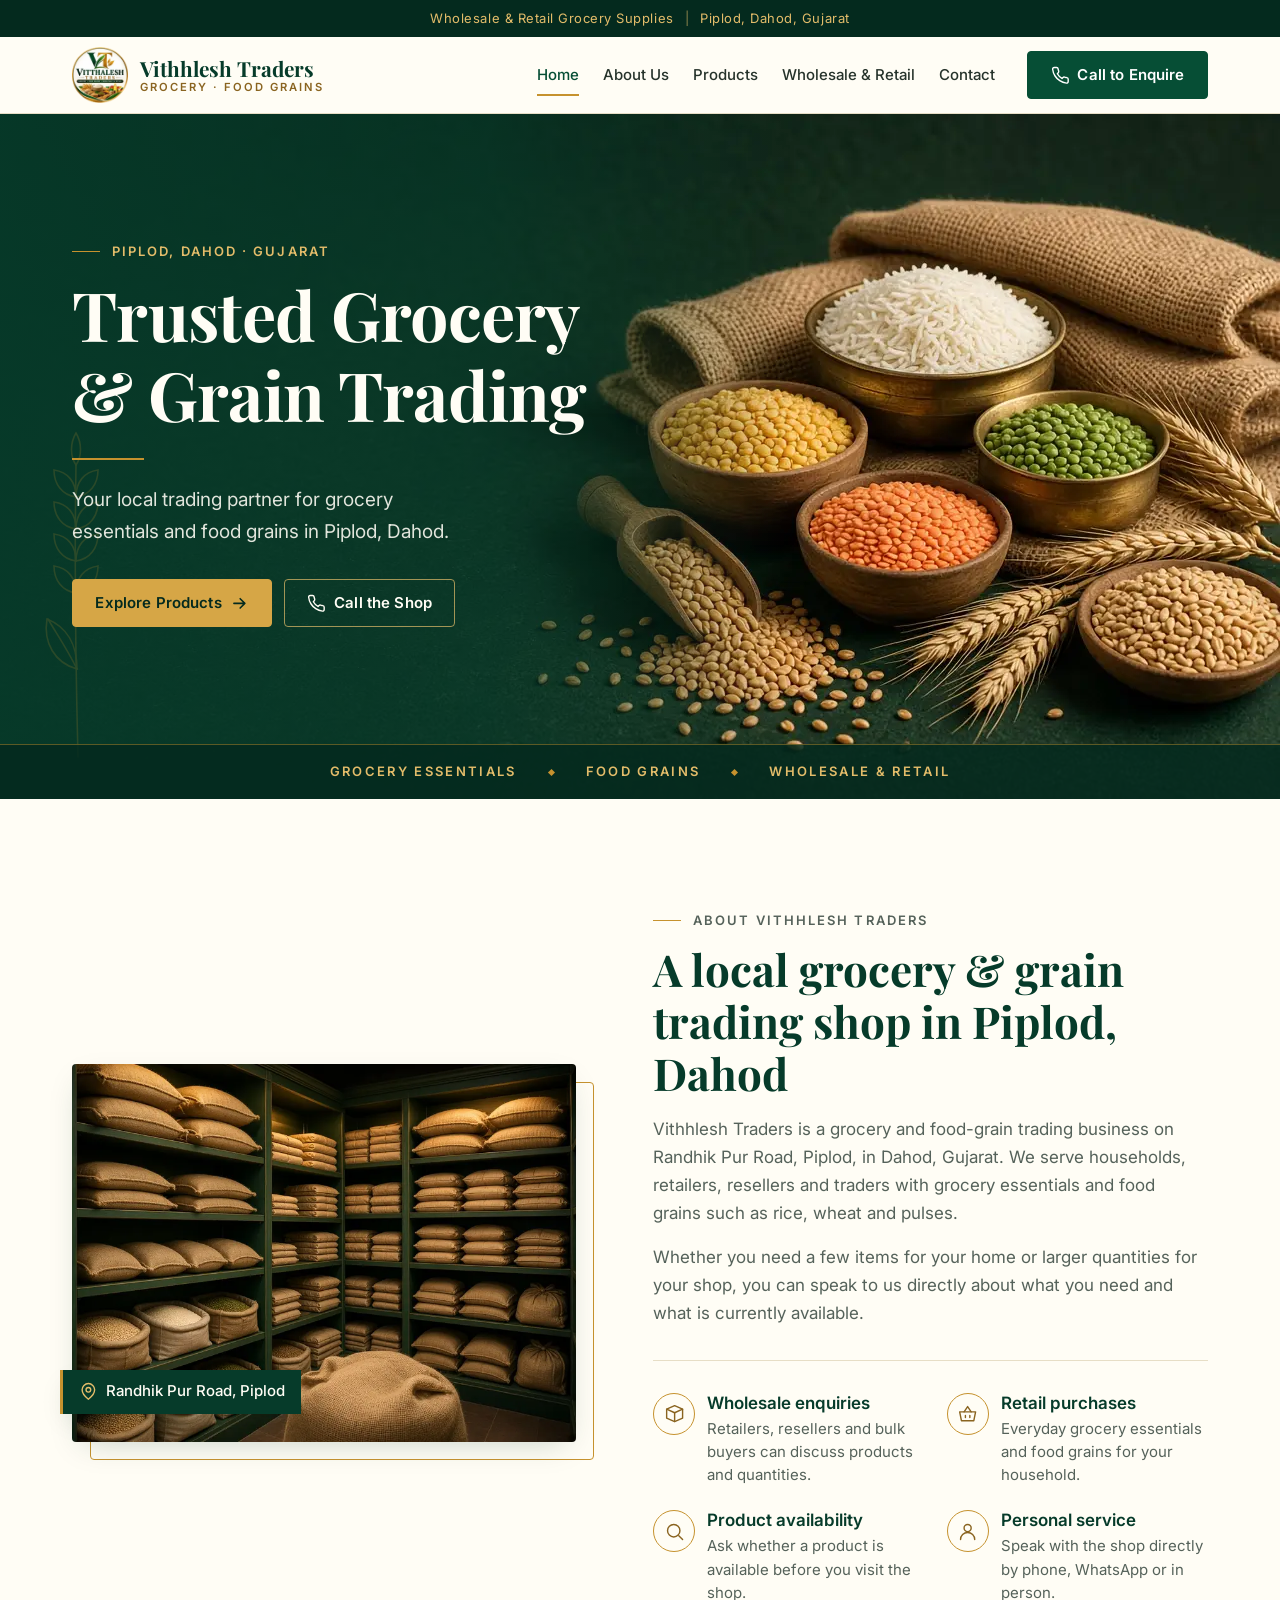
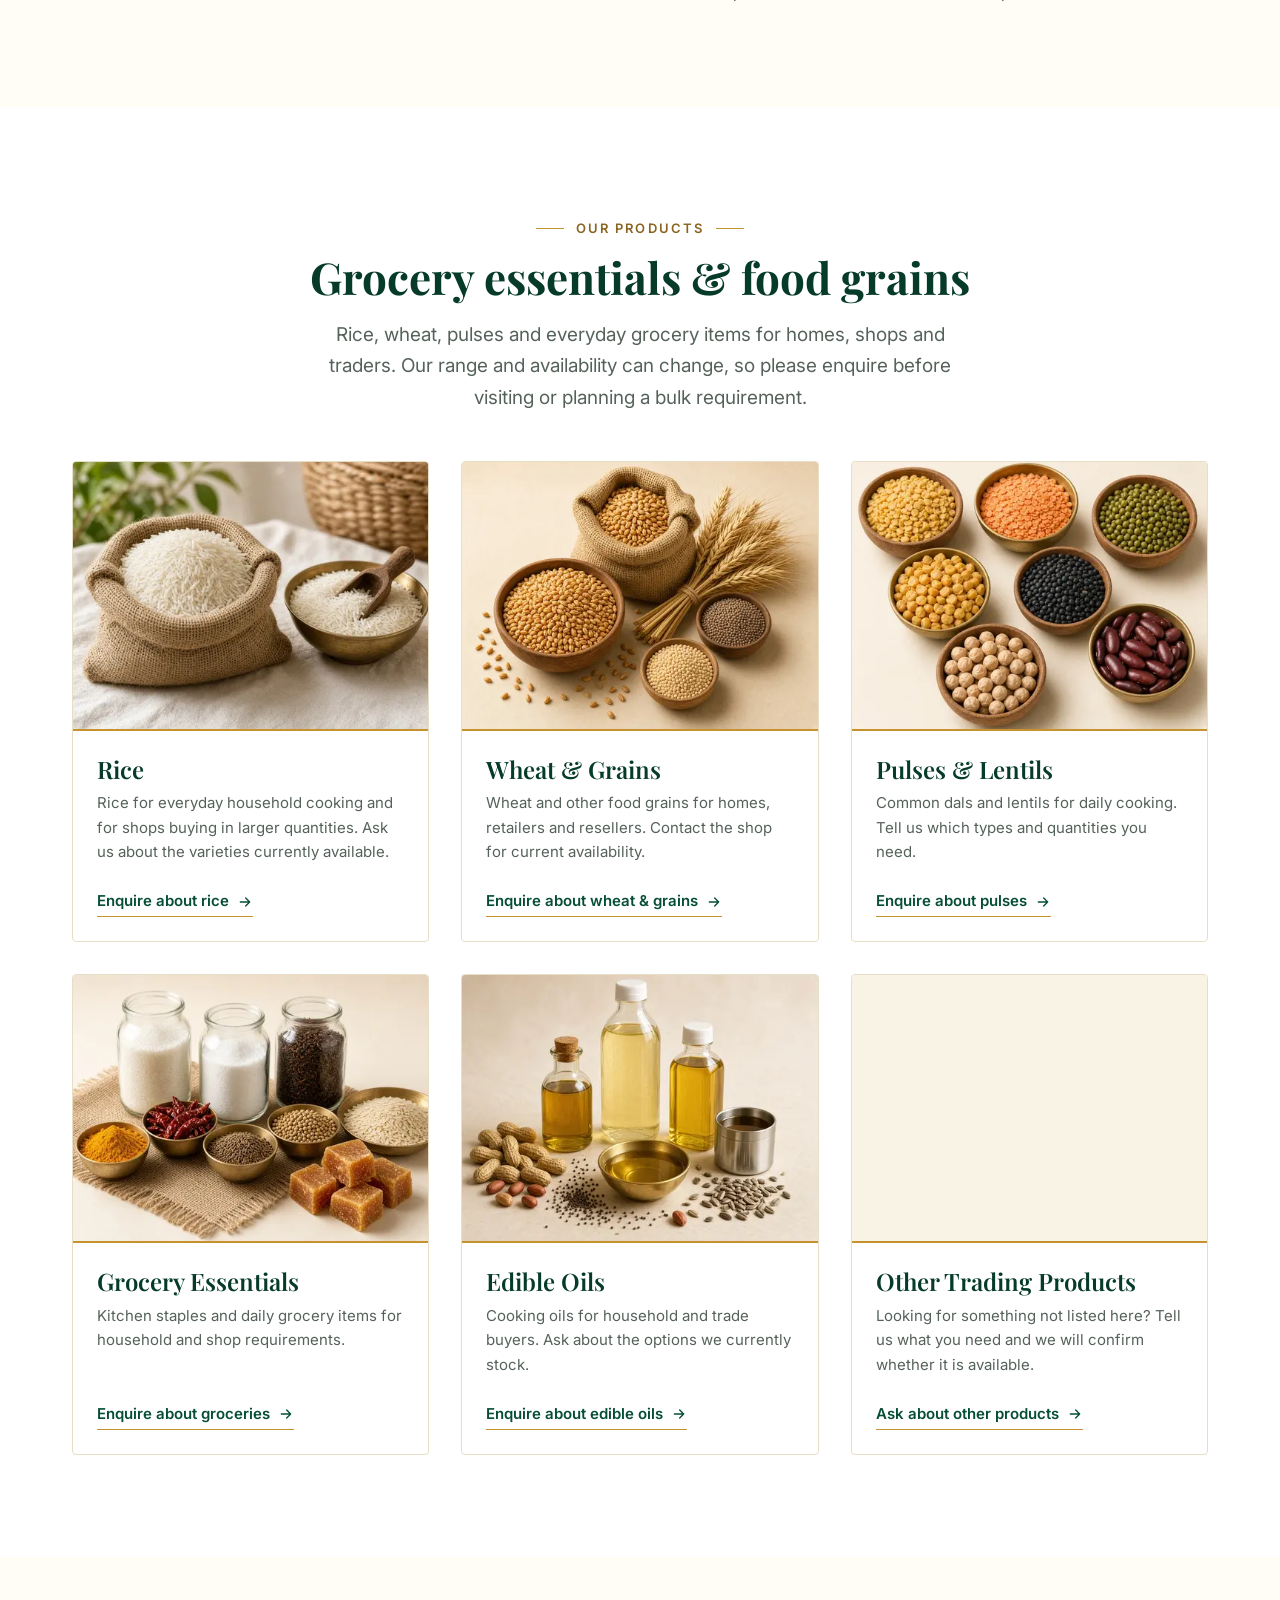
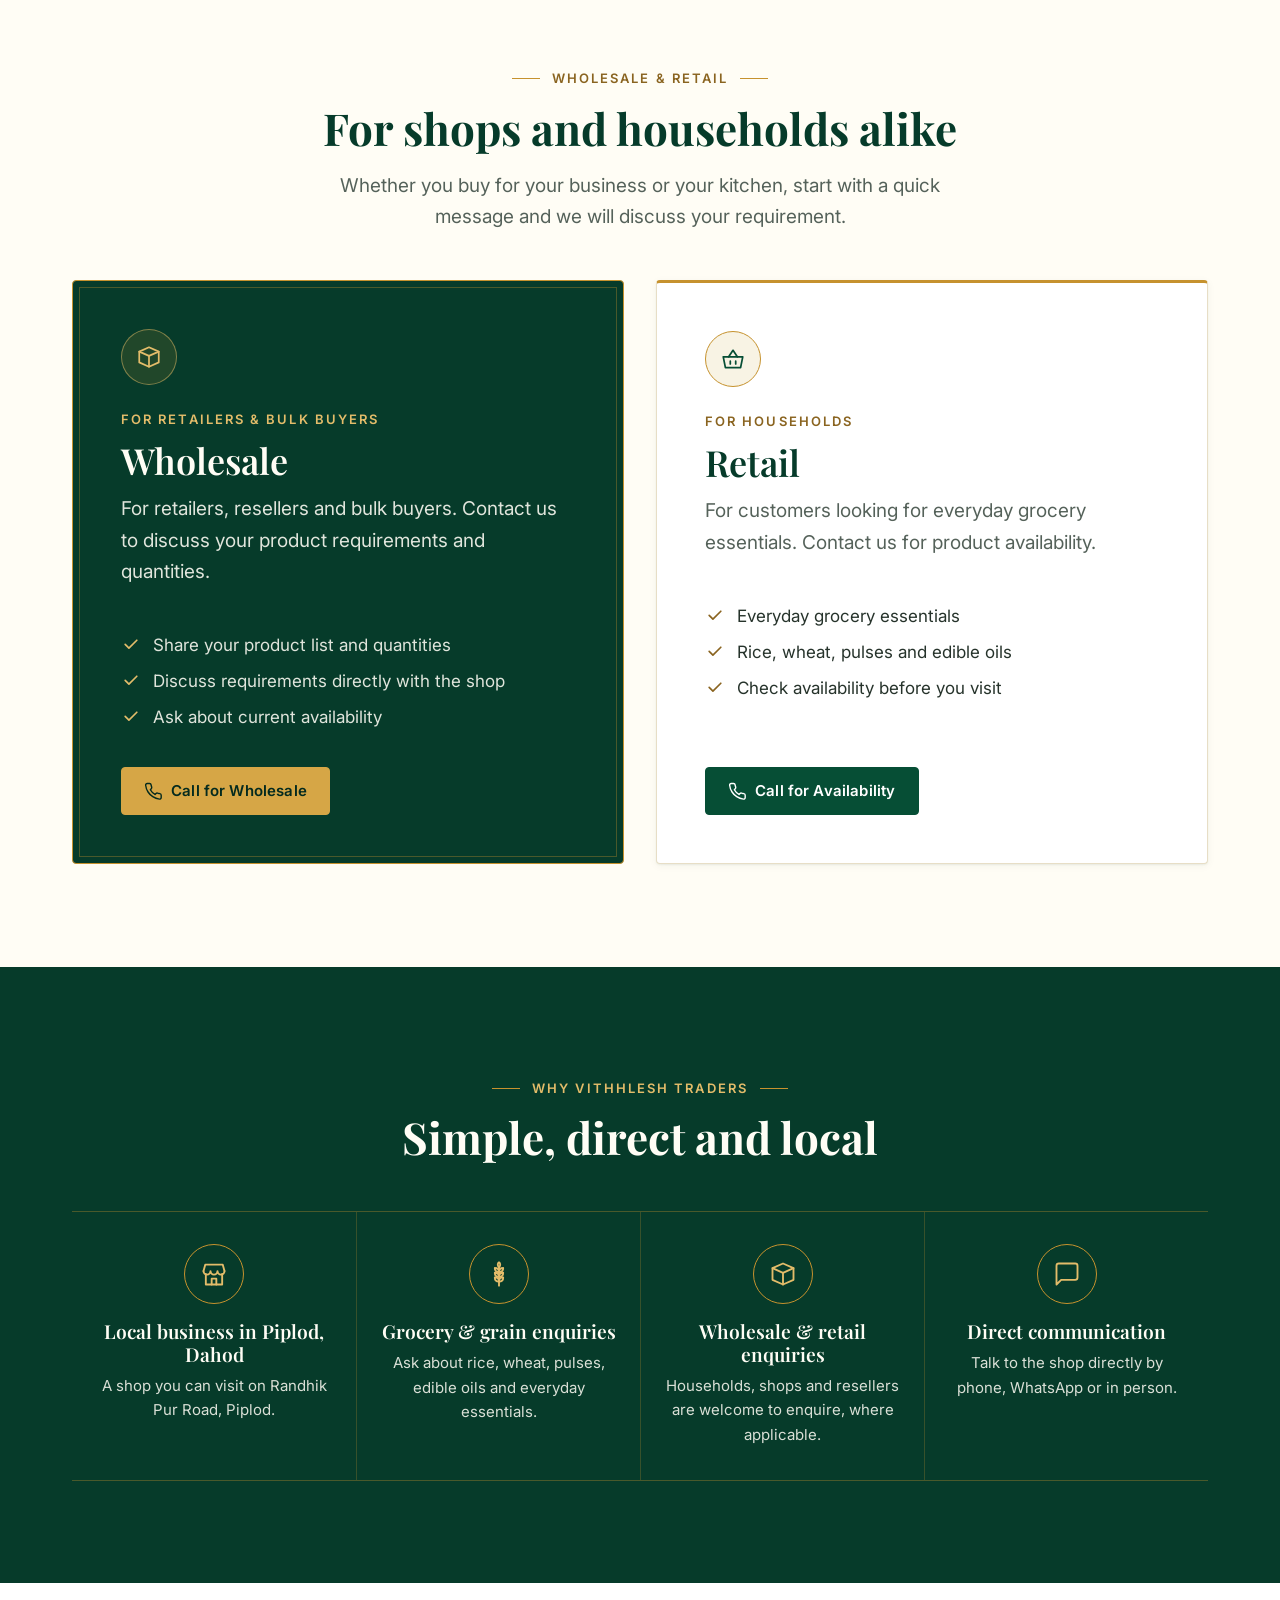
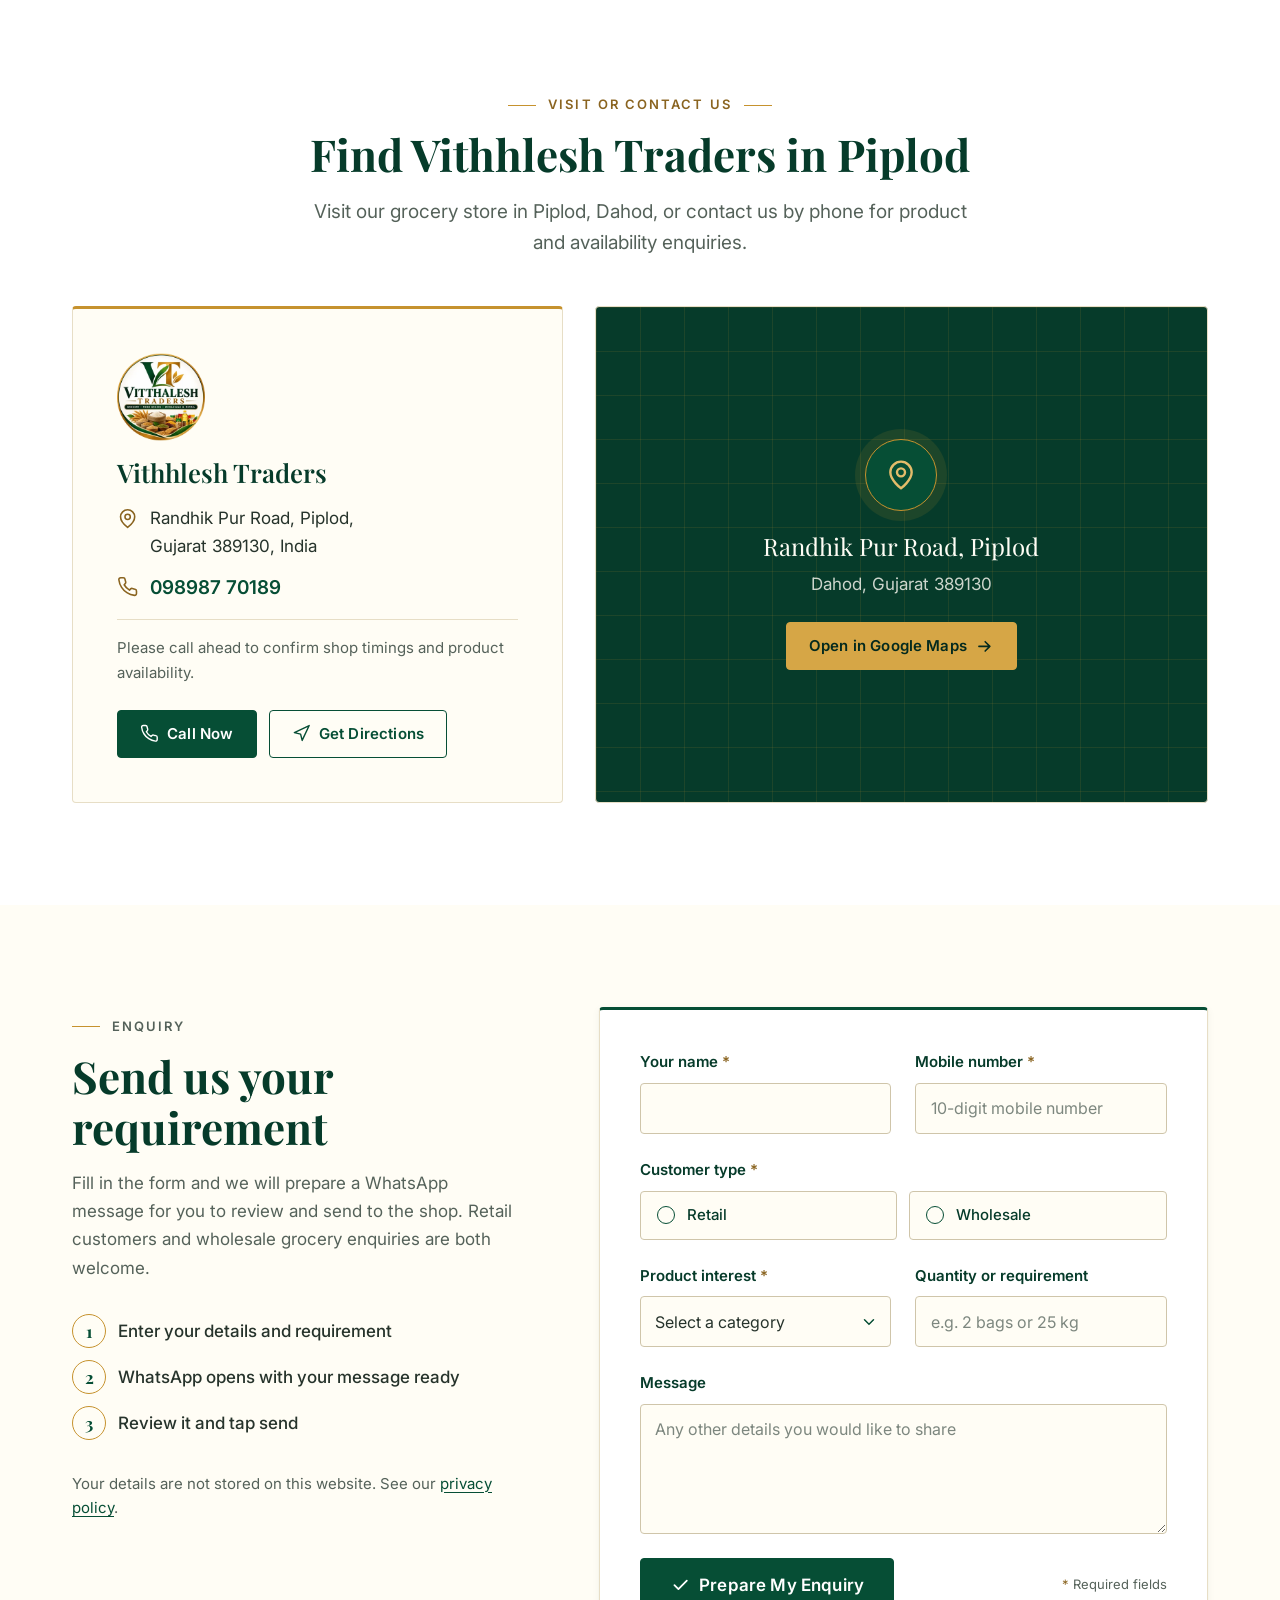
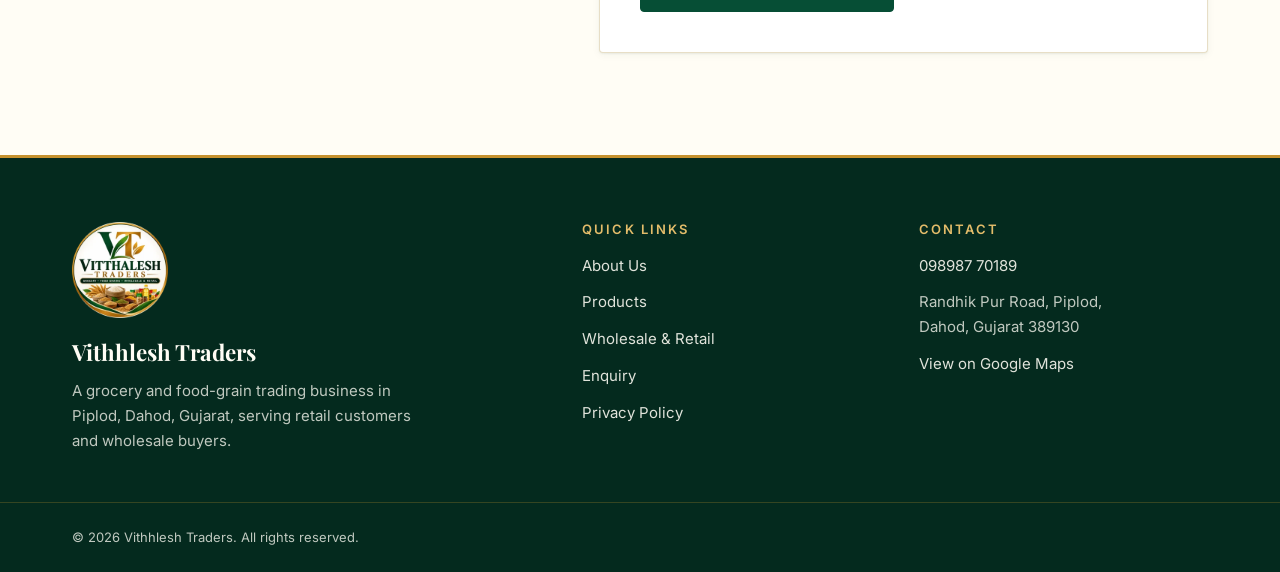
==== index.html @ 15ce4f69 "Vithhlesh Traders static website Co-authored-by: Cursor <cursoragent@cursor.com>" ====
<!doctype html>
<html lang="en-IN">
<head>
  <meta charset="utf-8">
  <meta name="viewport" content="width=device-width, initial-scale=1">
  <title>Vithhlesh Traders | Grocery &amp; Food Grains in Piplod, Dahod</title>
  <meta name="description" content="Contact Vithhlesh Traders in Piplod, Dahod, Gujarat for grocery essentials and food-grain enquiries. Ask about wholesale and retail availability.">
  <meta name="theme-color" content="#064E35">
  <link rel="canonical" href="https://vithhlesh-traders.pages.dev/">

  <meta property="og:type" content="website">
  <meta property="og:site_name" content="Vithhlesh Traders">
  <meta property="og:locale" content="en_IN">
  <meta property="og:title" content="Vithhlesh Traders | Grocery &amp; Food Grains in Piplod, Dahod">
  <meta property="og:description" content="Contact Vithhlesh Traders in Piplod, Dahod, Gujarat for grocery essentials and food-grain enquiries. Ask about wholesale and retail availability.">
  <meta property="og:url" content="https://vithhlesh-traders.pages.dev/">
  <meta property="og:image" content="https://vithhlesh-traders.pages.dev/assets/og-image.jpg">
  <meta property="og:image:width" content="1200">
  <meta property="og:image:height" content="630">
  <meta property="og:image:alt" content="Vithhlesh Traders logo beside bowls of rice, pulses and wheat">
  <meta name="twitter:card" content="summary_large_image">

  <link rel="icon" href="favicon.ico" sizes="32x32 48x48">
  <link rel="icon" type="image/png" sizes="32x32" href="assets/favicon-32.png">
  <link rel="apple-touch-icon" href="assets/apple-touch-icon.png">
  <link rel="manifest" href="site.webmanifest">

  <link rel="preconnect" href="https://fonts.googleapis.com">
  <link rel="preconnect" href="https://fonts.gstatic.com" crossorigin>
  <link rel="stylesheet" href="https://fonts.googleapis.com/css2?family=Inter:wght@400;500;600&family=Playfair+Display:wght@600;700&display=swap">
  <link rel="preload" as="image" type="image/webp" href="assets/hero-grains-1280.webp"
        imagesrcset="assets/hero-grains-768.webp 768w, assets/hero-grains-1280.webp 1280w, assets/hero-grains-1920.webp 1920w"
        imagesizes="100vw" fetchpriority="high">
  <link rel="stylesheet" href="styles.css">
  <script>document.documentElement.classList.add('js');</script>
  <script src="script.js" defer></script>

  <script type="application/ld+json">
  {
    "@context": "https://schema.org",
    "@type": "GroceryStore",
    "@id": "https://vithhlesh-traders.pages.dev/#business",
    "name": "Vithhlesh Traders",
    "description": "Grocery and food-grain trading business in Piplod, Dahod, Gujarat, handling retail purchases and wholesale enquiries.",
    "url": "https://vithhlesh-traders.pages.dev/",
    "image": "https://vithhlesh-traders.pages.dev/assets/og-image.jpg",
    "logo": "https://vithhlesh-traders.pages.dev/assets/logo.png",
    "telephone": "+91-98987-70189",
    "address": {
      "@type": "PostalAddress",
      "streetAddress": "Randhik Pur Road",
      "addressLocality": "Piplod",
      "addressRegion": "Gujarat",
      "postalCode": "389130",
      "addressCountry": "IN"
    },
    "hasMap": "https://www.google.com/maps/search/?api=1&query=Vithhlesh+Traders+Piplod+Dahod+Gujarat"
  }
  </script>
</head>
<body>
  <svg xmlns="http://www.w3.org/2000/svg" class="sprite" aria-hidden="true" focusable="false">
    <symbol id="i-whatsapp" viewBox="0 0 24 24"><path fill="currentColor" d="M17.47 14.38c-.3-.15-1.76-.87-2.03-.97-.27-.1-.47-.15-.67.15-.2.3-.77.97-.94 1.16-.17.2-.35.22-.64.08-.3-.15-1.26-.47-2.39-1.48-.88-.79-1.48-1.76-1.65-2.06-.17-.3-.02-.46.13-.6.13-.14.3-.35.45-.52.15-.18.2-.3.3-.5.1-.2.05-.37-.03-.52-.07-.15-.67-1.61-.92-2.2-.24-.59-.49-.5-.67-.51h-.57c-.2 0-.52.07-.79.37-.27.3-1.04 1.02-1.04 2.48s1.07 2.88 1.21 3.07c.15.2 2.1 3.2 5.08 4.49.71.31 1.26.49 1.7.63.71.22 1.36.19 1.87.12.57-.09 1.76-.72 2-1.41.25-.7.25-1.29.18-1.41-.08-.13-.27-.2-.57-.35m-5.42 7.4h-.01a9.87 9.87 0 0 1-5.03-1.37l-.36-.22-3.74.98 1-3.65-.24-.37a9.86 9.86 0 0 1-1.51-5.26c0-5.45 4.44-9.88 9.89-9.88 2.64 0 5.12 1.03 6.99 2.9a9.83 9.83 0 0 1 2.89 6.99c0 5.45-4.44 9.88-9.88 9.88m8.41-18.3A11.82 11.82 0 0 0 12.05 0C5.5 0 .16 5.34.16 11.89c0 2.1.55 4.14 1.59 5.95L.06 24l6.3-1.65a11.88 11.88 0 0 0 5.69 1.45h.01c6.55 0 11.89-5.34 11.89-11.89a11.82 11.82 0 0 0-3.48-8.41"/></symbol>
    <symbol id="i-phone" viewBox="0 0 24 24"><path fill="none" stroke="currentColor" stroke-width="1.8" stroke-linecap="round" stroke-linejoin="round" d="M22 16.9v3a2 2 0 0 1-2.2 2 19.8 19.8 0 0 1-8.6-3.1 19.5 19.5 0 0 1-6-6A19.8 19.8 0 0 1 2.1 4.2 2 2 0 0 1 4.1 2h3a2 2 0 0 1 2 1.7c.1 1 .4 1.9.7 2.8a2 2 0 0 1-.5 2.1L8.1 9.9a16 16 0 0 0 6 6l1.3-1.3a2 2 0 0 1 2.1-.4c.9.3 1.8.6 2.8.7a2 2 0 0 1 1.7 2z"/></symbol>
    <symbol id="i-pin" viewBox="0 0 24 24"><g fill="none" stroke="currentColor" stroke-width="1.8" stroke-linecap="round" stroke-linejoin="round"><path d="M20 10c0 6-8 12-8 12s-8-6-8-12a8 8 0 0 1 16 0Z"/><circle cx="12" cy="10" r="3"/></g></symbol>
    <symbol id="i-directions" viewBox="0 0 24 24"><path fill="none" stroke="currentColor" stroke-width="1.8" stroke-linecap="round" stroke-linejoin="round" d="M3 11 22 2l-9 19-2-8-8-2z"/></symbol>
    <symbol id="i-arrow" viewBox="0 0 24 24"><path fill="none" stroke="currentColor" stroke-width="2" stroke-linecap="round" stroke-linejoin="round" d="M5 12h14M13 6l6 6-6 6"/></symbol>
    <symbol id="i-menu" viewBox="0 0 24 24"><path fill="none" stroke="currentColor" stroke-width="2" stroke-linecap="round" d="M4 7h16M4 12h16M4 17h16"/></symbol>
    <symbol id="i-close" viewBox="0 0 24 24"><path fill="none" stroke="currentColor" stroke-width="2" stroke-linecap="round" d="M6 6l12 12M18 6 6 18"/></symbol>
    <symbol id="i-check" viewBox="0 0 24 24"><path fill="none" stroke="currentColor" stroke-width="2" stroke-linecap="round" stroke-linejoin="round" d="m5 12.5 4.5 4.5L19 7.5"/></symbol>
    <symbol id="i-wheat" viewBox="0 0 24 24"><g fill="none" stroke="currentColor" stroke-width="1.6" stroke-linecap="round" stroke-linejoin="round"><path d="M12 22V6"/><path d="M12 6c-1.4-1-1.4-3 0-4 1.4 1 1.4 3 0 4Z"/><path d="M12 10.5c-2.2 0-3.6-1.5-3.6-3.6 2.2 0 3.6 1.4 3.6 3.6Zm0 0c2.2 0 3.6-1.5 3.6-3.6-2.2 0-3.6 1.4-3.6 3.6Z"/><path d="M12 14.5c-2.2 0-3.6-1.5-3.6-3.6 2.2 0 3.6 1.4 3.6 3.6Zm0 0c2.2 0 3.6-1.5 3.6-3.6-2.2 0-3.6 1.4-3.6 3.6Z"/><path d="M12 18.5c-2.2 0-3.6-1.5-3.6-3.6 2.2 0 3.6 1.4 3.6 3.6Zm0 0c2.2 0 3.6-1.5 3.6-3.6-2.2 0-3.6 1.4-3.6 3.6Z"/></g></symbol>
    <symbol id="i-boxes" viewBox="0 0 24 24"><g fill="none" stroke="currentColor" stroke-width="1.6" stroke-linecap="round" stroke-linejoin="round"><path d="m3 7 9-4 9 4-9 4-9-4Z"/><path d="M3 7v10l9 4 9-4V7"/><path d="M12 11v10"/></g></symbol>
    <symbol id="i-basket" viewBox="0 0 24 24"><g fill="none" stroke="currentColor" stroke-width="1.6" stroke-linecap="round" stroke-linejoin="round"><path d="M3 10h18l-2 10H5L3 10Z"/><path d="m8 10 4-6 4 6"/><path d="M9.5 14v2.5M14.5 14v2.5"/></g></symbol>
    <symbol id="i-search" viewBox="0 0 24 24"><g fill="none" stroke="currentColor" stroke-width="1.6" stroke-linecap="round"><circle cx="11" cy="11" r="7"/><path d="m21 21-4.3-4.3"/></g></symbol>
    <symbol id="i-user" viewBox="0 0 24 24"><g fill="none" stroke="currentColor" stroke-width="1.6" stroke-linecap="round"><circle cx="12" cy="8" r="4"/><path d="M4 21a8 8 0 0 1 16 0"/></g></symbol>
    <symbol id="i-chat" viewBox="0 0 24 24"><path fill="none" stroke="currentColor" stroke-width="1.6" stroke-linecap="round" stroke-linejoin="round" d="M21 15a2 2 0 0 1-2 2H7l-4 4V5a2 2 0 0 1 2-2h14a2 2 0 0 1 2 2z"/></symbol>
    <symbol id="i-store" viewBox="0 0 24 24"><g fill="none" stroke="currentColor" stroke-width="1.6" stroke-linecap="round" stroke-linejoin="round"><path d="M3 9.5 4.5 4h15L21 9.5"/><path d="M3 9.5a3 3 0 0 0 6 0 3 3 0 0 0 6 0 3 3 0 0 0 6 0"/><path d="M5 12v9h14v-9"/><path d="M10 21v-5h4v5"/></g></symbol>
  </svg>

  <a class="skip-link" href="#main">Skip to content</a>

  <div class="announcement">
    <p class="container">Wholesale &amp; Retail Grocery Supplies <span aria-hidden="true">|</span> Piplod, Dahod, Gujarat</p>
  </div>

  <header class="site-header" data-header>
    <div class="container site-header__inner">
      <a class="brand" href="#home" aria-label="Vithhlesh Traders – home">
        <img class="brand__logo" src="assets/logo-128.webp" width="56" height="56" alt="">
        <span class="brand__text">
          <span class="brand__name">Vithhlesh Traders</span>
          <span class="brand__tag">Grocery · Food Grains</span>
        </span>
      </a>

      <button class="nav-toggle" type="button" aria-expanded="false" aria-controls="site-nav" data-nav-toggle>
        <svg class="icon" aria-hidden="true"><use href="#i-menu"></use></svg>
        <span class="visually-hidden" data-nav-toggle-label>Open menu</span>
      </button>

      <nav class="site-nav" id="site-nav" aria-label="Main" data-nav>
        <ul class="site-nav__list">
          <li><a href="#home" data-nav-link>Home</a></li>
          <li><a href="#about" data-nav-link>About Us</a></li>
          <li><a href="#products" data-nav-link>Products</a></li>
          <li><a href="#wholesale-retail" data-nav-link>Wholesale &amp; Retail</a></li>
          <li><a href="#contact" data-nav-link>Contact</a></li>
        </ul>
        <a class="btn btn--primary site-nav__cta" href="#enquiry" data-wa
           data-wa-message="Hello Vithhlesh Traders, I would like to make an enquiry.">
          <svg class="icon" aria-hidden="true"><use href="#i-whatsapp"></use></svg>
          <span data-wa-label>Enquire on WhatsApp</span>
        </a>
      </nav>
    </div>
  </header>

  <main id="main">
    <!-- Hero -->
    <section class="hero" id="home" aria-labelledby="hero-title">
      <div class="hero__media">
        <img src="assets/hero-grains-1280.webp"
             srcset="assets/hero-grains-768.webp 768w, assets/hero-grains-1280.webp 1280w, assets/hero-grains-1920.webp 1920w"
             sizes="100vw" width="1920" height="1080" fetchpriority="high" decoding="async"
             alt="Brass and wooden bowls of rice, toor dal, masoor dal, moong and wheat with jute sacks and wheat ears">
      </div>

      <svg class="hero__wheat" viewBox="0 0 120 340" aria-hidden="true" focusable="false">
        <g fill="none" stroke="currentColor" stroke-width="1.6" stroke-linecap="round">
          <path d="M62 338C60 260 58 170 60 46"/>
          <path d="M60 46c-6-9-6-22 0-32 6 10 6 23 0 32Z"/>
          <path d="M60 78c-14-2-22-13-22-27 14 2 22 12 22 27Zm0 0c14-2 22-13 22-27-14 2-22 12-22 27Z"/>
          <path d="M60 110c-14-2-22-13-22-27 14 2 22 12 22 27Zm0 0c14-2 22-13 22-27-14 2-22 12-22 27Z"/>
          <path d="M60 142c-14-2-22-13-22-27 14 2 22 12 22 27Zm0 0c14-2 22-13 22-27-14 2-22 12-22 27Z"/>
          <path d="M60 174c-14-2-22-13-22-27 14 2 22 12 22 27Zm0 0c14-2 22-13 22-27-14 2-22 12-22 27Z"/>
          <path d="M61 250c-22-6-34-26-30-50 20 8 30 26 30 50Z"/>
          <path d="M32 200c8 14 18 28 29 50"/>
        </g>
      </svg>

      <div class="container hero__inner">
        <div class="hero__content">
          <p class="eyebrow eyebrow--light">Piplod, Dahod · Gujarat</p>
          <h1 class="hero__title" id="hero-title">Trusted Grocery &amp; Grain Trading</h1>
          <p class="hero__lead">Your local trading partner for grocery essentials and food grains in Piplod, Dahod.</p>
          <div class="hero__actions">
            <a class="btn btn--gold" href="#products">
              Explore Products
              <svg class="icon" aria-hidden="true"><use href="#i-arrow"></use></svg>
            </a>
            <a class="btn btn--outline-light" href="#enquiry" data-wa
               data-wa-message="Hello Vithhlesh Traders, I found you on your website and would like to enquire about your products."
               data-wa-fallback="Call the Shop">
              <svg class="icon" aria-hidden="true"><use href="#i-whatsapp"></use></svg>
              <span data-wa-label>Contact Us on WhatsApp</span>
            </a>
          </div>
        </div>
      </div>

      <div class="hero__strip">
        <ul class="container hero__strip-list">
          <li>Grocery Essentials</li>
          <li>Food Grains</li>
          <li>Wholesale &amp; Retail</li>
        </ul>
      </div>
    </section>

    <!-- About -->
    <section class="section section--ivory" id="about" aria-labelledby="about-title">
      <div class="container about">
        <div class="about__media reveal">
          <div class="frame">
            <img src="assets/trading-products-800.webp"
                 srcset="assets/trading-products-480.webp 480w, assets/trading-products-800.webp 800w"
                 sizes="(min-width: 960px) 520px, 92vw" width="800" height="600" loading="lazy" decoding="async"
                 alt="Shelves stacked with jute sacks of grains and packed grocery goods">
          </div>
          <p class="about__badge">
            <svg class="icon" aria-hidden="true"><use href="#i-pin"></use></svg>
            Randhik Pur Road, Piplod
          </p>
        </div>

        <div class="about__content reveal">
          <p class="eyebrow">About Vithhlesh Traders</p>
          <h2 class="section-title" id="about-title">A local grocery &amp; grain trading shop in Piplod, Dahod</h2>
          <p>Vithhlesh Traders is a grocery and food-grain trading business on Randhik Pur Road, Piplod, in Dahod, Gujarat. We serve households, retailers, resellers and traders with grocery essentials and food grains such as rice, wheat and pulses.</p>
          <p>Whether you need a few items for your home or larger quantities for your shop, you can speak to us directly about what you need and what is currently available.</p>

          <ul class="feature-list">
            <li>
              <span class="feature-list__icon"><svg class="icon" aria-hidden="true"><use href="#i-boxes"></use></svg></span>
              <div><h3>Wholesale enquiries</h3><p>Retailers, resellers and bulk buyers can discuss products and quantities.</p></div>
            </li>
            <li>
              <span class="feature-list__icon"><svg class="icon" aria-hidden="true"><use href="#i-basket"></use></svg></span>
              <div><h3>Retail purchases</h3><p>Everyday grocery essentials and food grains for your household.</p></div>
            </li>
            <li>
              <span class="feature-list__icon"><svg class="icon" aria-hidden="true"><use href="#i-search"></use></svg></span>
              <div><h3>Product availability</h3><p>Ask whether a product is available before you visit the shop.</p></div>
            </li>
            <li>
              <span class="feature-list__icon"><svg class="icon" aria-hidden="true"><use href="#i-user"></use></svg></span>
              <div><h3>Personal service</h3><p>Speak with the shop directly by phone, WhatsApp or in person.</p></div>
            </li>
          </ul>
        </div>
      </div>
    </section>

    <!-- Products -->
    <section class="section section--white" id="products" aria-labelledby="products-title">
      <div class="container">
        <header class="section-head reveal">
          <p class="eyebrow">Our Products</p>
          <h2 class="section-title" id="products-title">Grocery essentials &amp; food grains</h2>
          <p class="section-lead">Rice, wheat, pulses and everyday grocery items for homes, shops and traders. Our range and availability can change, so please enquire before visiting or planning a bulk requirement.</p>
        </header>

        <!--
          Product categories. To remove a category, delete its <article>.
          The enquiry form's product list is built automatically from these cards.
        -->
        <div class="product-grid">
          <article class="product-card reveal" data-product="Rice">
            <div class="product-card__media">
              <img src="assets/rice-800.webp" srcset="assets/rice-480.webp 480w, assets/rice-800.webp 800w"
                   sizes="(min-width: 1100px) 370px, (min-width: 640px) 46vw, 92vw" width="800" height="600"
                   loading="lazy" decoding="async" alt="White long-grain rice in a jute sack and a brass bowl with a wooden scoop">
            </div>
            <div class="product-card__body">
              <h3>Rice</h3>
              <p>Rice for everyday household cooking and for shops buying in larger quantities. Ask us about the varieties currently available.</p>
              <a class="link-arrow" href="#enquiry" data-enquire="Rice">Enquire about rice <svg class="icon" aria-hidden="true"><use href="#i-arrow"></use></svg></a>
            </div>
          </article>

          <article class="product-card reveal" data-product="Wheat and grains">
            <div class="product-card__media">
              <img src="assets/wheat-800.webp" srcset="assets/wheat-480.webp 480w, assets/wheat-800.webp 800w"
                   sizes="(min-width: 1100px) 370px, (min-width: 640px) 46vw, 92vw" width="800" height="600"
                   loading="lazy" decoding="async" alt="Wheat grains in a wooden bowl and jute sack beside a bundle of wheat ears and bowls of millet">
            </div>
            <div class="product-card__body">
              <h3>Wheat &amp; Grains</h3>
              <p>Wheat and other food grains for homes, retailers and resellers. Contact the shop for current availability.</p>
              <a class="link-arrow" href="#enquiry" data-enquire="Wheat and grains">Enquire about wheat &amp; grains <svg class="icon" aria-hidden="true"><use href="#i-arrow"></use></svg></a>
            </div>
          </article>

          <article class="product-card reveal" data-product="Pulses and lentils">
            <div class="product-card__media">
              <img src="assets/pulses-800.webp" srcset="assets/pulses-480.webp 480w, assets/pulses-800.webp 800w"
                   sizes="(min-width: 1100px) 370px, (min-width: 640px) 46vw, 92vw" width="800" height="600"
                   loading="lazy" decoding="async" alt="Bowls of toor dal, masoor dal, moong, chana, black urad, chickpeas and rajma">
            </div>
            <div class="product-card__body">
              <h3>Pulses &amp; Lentils</h3>
              <p>Common dals and lentils for daily cooking. Tell us which types and quantities you need.</p>
              <a class="link-arrow" href="#enquiry" data-enquire="Pulses and lentils">Enquire about pulses <svg class="icon" aria-hidden="true"><use href="#i-arrow"></use></svg></a>
            </div>
          </article>

          <article class="product-card reveal" data-product="Grocery essentials">
            <div class="product-card__media">
              <img src="assets/groceries-800.webp" srcset="assets/groceries-480.webp 480w, assets/groceries-800.webp 800w"
                   sizes="(min-width: 1100px) 370px, (min-width: 640px) 46vw, 92vw" width="800" height="600"
                   loading="lazy" decoding="async" alt="Jars of sugar, salt and tea with bowls of turmeric, red chillies, cumin and jaggery">
            </div>
            <div class="product-card__body">
              <h3>Grocery Essentials</h3>
              <p>Kitchen staples and daily grocery items for household and shop requirements.</p>
              <a class="link-arrow" href="#enquiry" data-enquire="Grocery essentials">Enquire about groceries <svg class="icon" aria-hidden="true"><use href="#i-arrow"></use></svg></a>
            </div>
          </article>

          <article class="product-card reveal" data-product="Edible oils">
            <div class="product-card__media">
              <img src="assets/edible-oils-800.webp" srcset="assets/edible-oils-480.webp 480w, assets/edible-oils-800.webp 800w"
                   sizes="(min-width: 1100px) 370px, (min-width: 640px) 46vw, 92vw" width="800" height="600"
                   loading="lazy" decoding="async" alt="Bottles of cooking oil with groundnuts, mustard seeds and sunflower seeds">
            </div>
            <div class="product-card__body">
              <h3>Edible Oils</h3>
              <p>Cooking oils for household and trade buyers. Ask about the options we currently stock.</p>
              <a class="link-arrow" href="#enquiry" data-enquire="Edible oils">Enquire about edible oils <svg class="icon" aria-hidden="true"><use href="#i-arrow"></use></svg></a>
            </div>
          </article>

          <article class="product-card reveal" data-product="Other trading products">
            <div class="product-card__media">
              <img src="assets/trading-products-800.webp" srcset="assets/trading-products-480.webp 480w, assets/trading-products-800.webp 800w"
                   sizes="(min-width: 1100px) 370px, (min-width: 640px) 46vw, 92vw" width="800" height="600"
                   loading="lazy" decoding="async" alt="Store shelves with stacked jute sacks and packed goods">
            </div>
            <div class="product-card__body">
              <h3>Other Trading Products</h3>
              <p>Looking for something not listed here? Tell us what you need and we will confirm whether it is available.</p>
              <a class="link-arrow" href="#enquiry" data-enquire="Other trading products">Ask about other products <svg class="icon" aria-hidden="true"><use href="#i-arrow"></use></svg></a>
            </div>
          </article>
        </div>
      </div>
    </section>

    <!-- Wholesale & Retail -->
    <section class="section section--ivory" id="wholesale-retail" aria-labelledby="wr-title">
      <div class="container">
        <header class="section-head reveal">
          <p class="eyebrow">Wholesale &amp; Retail</p>
          <h2 class="section-title" id="wr-title">For shops and households alike</h2>
          <p class="section-lead">Whether you buy for your business or your kitchen, start with a quick message and we will discuss your requirement.</p>
        </header>

        <div class="wr-grid">
          <article class="wr-panel wr-panel--wholesale reveal">
            <span class="wr-panel__icon"><svg class="icon" aria-hidden="true"><use href="#i-boxes"></use></svg></span>
            <p class="wr-panel__kicker">For retailers &amp; bulk buyers</p>
            <h3>Wholesale</h3>
            <p>For retailers, resellers and bulk buyers. Contact us to discuss your product requirements and quantities.</p>
            <ul class="check-list">
              <li><svg class="icon" aria-hidden="true"><use href="#i-check"></use></svg>Share your product list and quantities</li>
              <li><svg class="icon" aria-hidden="true"><use href="#i-check"></use></svg>Discuss requirements directly with the shop</li>
              <li><svg class="icon" aria-hidden="true"><use href="#i-check"></use></svg>Ask about current availability</li>
            </ul>
            <a class="btn btn--gold" href="#enquiry" data-wa
               data-wa-message="Hello Vithhlesh Traders, I have a wholesale enquiry.&#10;Products needed: &#10;Approximate quantities: "
               data-wa-fallback="Call for Wholesale">
              <svg class="icon" aria-hidden="true"><use href="#i-whatsapp"></use></svg>
              <span data-wa-label>Wholesale Enquiry on WhatsApp</span>
            </a>
          </article>

          <article class="wr-panel wr-panel--retail reveal">
            <span class="wr-panel__icon"><svg class="icon" aria-hidden="true"><use href="#i-basket"></use></svg></span>
            <p class="wr-panel__kicker">For households</p>
            <h3>Retail</h3>
            <p>For customers looking for everyday grocery essentials. Contact us for product availability.</p>
            <ul class="check-list">
              <li><svg class="icon" aria-hidden="true"><use href="#i-check"></use></svg>Everyday grocery essentials</li>
              <li><svg class="icon" aria-hidden="true"><use href="#i-check"></use></svg>Rice, wheat, pulses and edible oils</li>
              <li><svg class="icon" aria-hidden="true"><use href="#i-check"></use></svg>Check availability before you visit</li>
            </ul>
            <a class="btn btn--primary" href="#enquiry" data-wa
               data-wa-message="Hello Vithhlesh Traders, I would like to check the availability of: "
               data-wa-fallback="Call for Availability">
              <svg class="icon" aria-hidden="true"><use href="#i-whatsapp"></use></svg>
              <span data-wa-label>Retail Enquiry on WhatsApp</span>
            </a>
          </article>
        </div>
      </div>
    </section>

    <!-- Why choose us -->
    <section class="section section--green" id="why-us" aria-labelledby="why-title">
      <div class="container">
        <header class="section-head section-head--light reveal">
          <p class="eyebrow eyebrow--light">Why Vithhlesh Traders</p>
          <h2 class="section-title" id="why-title">Simple, direct and local</h2>
        </header>

        <ul class="why-grid">
          <li class="why-item reveal">
            <span class="why-item__icon"><svg class="icon" aria-hidden="true"><use href="#i-store"></use></svg></span>
            <h3>Local business in Piplod, Dahod</h3>
            <p>A shop you can visit on Randhik Pur Road, Piplod.</p>
          </li>
          <li class="why-item reveal">
            <span class="why-item__icon"><svg class="icon" aria-hidden="true"><use href="#i-wheat"></use></svg></span>
            <h3>Grocery &amp; grain enquiries</h3>
            <p>Ask about rice, wheat, pulses, edible oils and everyday essentials.</p>
          </li>
          <li class="why-item reveal">
            <span class="why-item__icon"><svg class="icon" aria-hidden="true"><use href="#i-boxes"></use></svg></span>
            <h3>Wholesale &amp; retail enquiries</h3>
            <p>Households, shops and resellers are welcome to enquire, where applicable.</p>
          </li>
          <li class="why-item reveal">
            <span class="why-item__icon"><svg class="icon" aria-hidden="true"><use href="#i-chat"></use></svg></span>
            <h3>Direct communication</h3>
            <p>Talk to the shop directly by phone, WhatsApp or in person.</p>
          </li>
        </ul>
      </div>
    </section>

    <!-- Location & contact -->
    <section class="section section--white" id="contact" aria-labelledby="contact-title">
      <div class="container">
        <header class="section-head reveal">
          <p class="eyebrow">Visit or Contact Us</p>
          <h2 class="section-title" id="contact-title">Find Vithhlesh Traders in Piplod</h2>
          <p class="section-lead">Visit our grocery store in Piplod, Dahod, or contact us by phone for product and availability enquiries.</p>
        </header>

        <div class="contact-grid">
          <div class="contact-card reveal">
            <img class="contact-card__logo" src="assets/logo-256.webp" width="88" height="88" loading="lazy" decoding="async" alt="Vithhlesh Traders logo">
            <h3>Vithhlesh Traders</h3>
            <address class="contact-list">
              <p class="contact-list__item">
                <svg class="icon" aria-hidden="true"><use href="#i-pin"></use></svg>
                <span>Randhik Pur Road, Piplod,<br>Gujarat 389130, India</span>
              </p>
              <p class="contact-list__item">
                <svg class="icon" aria-hidden="true"><use href="#i-phone"></use></svg>
                <a href="tel:+919898770189">098987 70189</a>
              </p>
            </address>
            <p class="contact-card__note">Please call ahead to confirm shop timings and product availability.</p>
            <div class="contact-card__actions">
              <a class="btn btn--primary" href="tel:+919898770189">
                <svg class="icon" aria-hidden="true"><use href="#i-phone"></use></svg>
                Call Now
              </a>
              <a class="btn btn--outline" href="#enquiry" data-wa data-wa-optional
                 data-wa-message="Hello Vithhlesh Traders, I would like to make an enquiry.">
                <svg class="icon" aria-hidden="true"><use href="#i-whatsapp"></use></svg>
                <span data-wa-label>WhatsApp</span>
              </a>
              <a class="btn btn--outline" href="https://www.google.com/maps/search/?api=1&amp;query=Vithhlesh+Traders+Piplod+Dahod+Gujarat" target="_blank" rel="noopener">
                <svg class="icon" aria-hidden="true"><use href="#i-directions"></use></svg>
                Get Directions
              </a>
            </div>
          </div>

          <div class="map reveal" data-map>
            <div class="map__placeholder">
              <span class="map__pin"><svg class="icon" aria-hidden="true"><use href="#i-pin"></use></svg></span>
              <p class="map__title">Randhik Pur Road, Piplod</p>
              <p class="map__text">Dahod, Gujarat 389130</p>
              <a class="btn btn--gold" href="https://www.google.com/maps/search/?api=1&amp;query=Vithhlesh+Traders+Piplod+Dahod+Gujarat" target="_blank" rel="noopener">
                Open in Google Maps
                <svg class="icon" aria-hidden="true"><use href="#i-arrow"></use></svg>
              </a>
            </div>
          </div>
        </div>
      </div>
    </section>

    <!-- Enquiry form -->
    <section class="section section--ivory" id="enquiry" aria-labelledby="enquiry-title">
      <div class="container enquiry">
        <div class="enquiry__intro reveal">
          <p class="eyebrow">Enquiry</p>
          <h2 class="section-title" id="enquiry-title">Send us your requirement</h2>
          <p>Fill in the form and we will prepare a WhatsApp message for you to review and send to the shop. Retail customers and wholesale grocery enquiries are both welcome.</p>
          <ol class="steps">
            <li><span>1</span>Enter your details and requirement</li>
            <li><span>2</span>WhatsApp opens with your message ready</li>
            <li><span>3</span>Review it and tap send</li>
          </ol>
          <p class="enquiry__privacy">Your details are not stored on this website. See our <a href="privacy.html">privacy policy</a>.</p>
        </div>

        <form class="enquiry-form reveal" id="enquiry-form" novalidate data-enquiry-form>
          <noscript><p class="form-status form-status--info">This form needs JavaScript. Please call us on <a href="tel:+919898770189">098987 70189</a>.</p></noscript>

          <div class="field">
            <label for="enq-name">Your name <span class="req" aria-hidden="true">*</span></label>
            <input id="enq-name" name="name" type="text" autocomplete="name" maxlength="60" required aria-describedby="enq-name-error">
            <p class="field__error" id="enq-name-error"></p>
          </div>

          <div class="field">
            <label for="enq-mobile">Mobile number <span class="req" aria-hidden="true">*</span></label>
            <input id="enq-mobile" name="mobile" type="tel" inputmode="tel" autocomplete="tel" maxlength="16" placeholder="10-digit mobile number" required aria-describedby="enq-mobile-error">
            <p class="field__error" id="enq-mobile-error"></p>
          </div>

          <fieldset class="field field--full" aria-describedby="enq-type-error">
            <legend>Customer type <span class="req" aria-hidden="true">*</span></legend>
            <div class="choice-group">
              <label class="choice"><input type="radio" name="customerType" value="Retail" required><span>Retail</span></label>
              <label class="choice"><input type="radio" name="customerType" value="Wholesale"><span>Wholesale</span></label>
            </div>
            <p class="field__error" id="enq-type-error"></p>
          </fieldset>

          <div class="field">
            <label for="enq-product">Product interest <span class="req" aria-hidden="true">*</span></label>
            <select id="enq-product" name="product" required aria-describedby="enq-product-error">
              <option value="">Select a category</option>
            </select>
            <p class="field__error" id="enq-product-error"></p>
          </div>

          <div class="field">
            <label for="enq-quantity">Quantity or requirement</label>
            <input id="enq-quantity" name="quantity" type="text" maxlength="80" placeholder="e.g. 2 bags or 25 kg">
          </div>

          <div class="field field--full">
            <label for="enq-message">Message</label>
            <textarea id="enq-message" name="message" rows="4" maxlength="500" placeholder="Any other details you would like to share"></textarea>
          </div>

          <div class="field--full enquiry-form__footer">
            <button class="btn btn--primary btn--lg" type="submit">
              <svg class="icon" aria-hidden="true"><use href="#i-whatsapp"></use></svg>
              <span data-submit-label>Send Enquiry on WhatsApp</span>
            </button>
            <p class="form-hint"><span class="req" aria-hidden="true">*</span> Required fields</p>
          </div>

          <div class="form-status field--full" role="status" aria-live="polite" data-form-status hidden></div>
        </form>
      </div>
    </section>
  </main>

  <footer class="site-footer">
    <div class="container site-footer__grid">
      <div class="site-footer__brand">
        <img src="assets/logo-256.webp" width="96" height="96" loading="lazy" decoding="async" alt="Vithhlesh Traders logo">
        <p class="site-footer__name">Vithhlesh Traders</p>
        <p>A grocery and food-grain trading business in Piplod, Dahod, Gujarat, serving retail customers and wholesale buyers.</p>
      </div>

      <nav class="site-footer__col" aria-label="Footer">
        <h2 class="site-footer__heading">Quick Links</h2>
        <ul>
          <li><a href="#about">About Us</a></li>
          <li><a href="#products">Products</a></li>
          <li><a href="#wholesale-retail">Wholesale &amp; Retail</a></li>
          <li><a href="#enquiry">Enquiry</a></li>
          <li><a href="privacy.html">Privacy Policy</a></li>
        </ul>
      </nav>

      <div class="site-footer__col">
        <h2 class="site-footer__heading">Contact</h2>
        <ul>
          <li><a href="tel:+919898770189">098987 70189</a></li>
          <li>Randhik Pur Road, Piplod,<br>Dahod, Gujarat 389130</li>
          <li><a href="https://www.google.com/maps/search/?api=1&amp;query=Vithhlesh+Traders+Piplod+Dahod+Gujarat" target="_blank" rel="noopener">View on Google Maps</a></li>
        </ul>
      </div>
    </div>
    <div class="site-footer__bottom">
      <p class="container">&copy; <span data-year>2026</span> Vithhlesh Traders. All rights reserved.</p>
    </div>
  </footer>

  <div class="mobile-bar">
    <a href="tel:+919898770189">
      <svg class="icon" aria-hidden="true"><use href="#i-phone"></use></svg>
      Call
    </a>
    <a href="#enquiry" data-wa data-wa-optional data-wa-message="Hello Vithhlesh Traders, I would like to make an enquiry.">
      <svg class="icon" aria-hidden="true"><use href="#i-whatsapp"></use></svg>
      <span data-wa-label>WhatsApp</span>
    </a>
    <a href="https://www.google.com/maps/search/?api=1&amp;query=Vithhlesh+Traders+Piplod+Dahod+Gujarat" target="_blank" rel="noopener">
      <svg class="icon" aria-hidden="true"><use href="#i-directions"></use></svg>
      Directions
    </a>
  </div>
</body>
</html>
---- styles.css ----
/* ==========================================================================
   Vithhlesh Traders – styles
   1. Tokens   2. Base   3. Layout & utilities   4. Buttons
   5. Header   6. Hero   7. Sections   8. Form   9. Footer
   10. Motion  11. Responsive
   ========================================================================== */

/* 1. Tokens -------------------------------------------------------------- */
:root {
  --green: #064E35;
  --green-deep: #063B2A;
  --green-darker: #042A1E;
  --gold: #C6922E;
  --gold-light: #E3BC6A;
  --gold-btn: #D6A646;
  --gold-text: #8A6420;
  --ivory: #FFFDF5;
  --ivory-alt: #F8F3E4;
  --white: #FFFFFF;
  --charcoal: #26332B;
  --muted: #55625A;
  --line: #E7DEC6;
  --error: #A3261B;

  --font-serif: "Playfair Display", Georgia, "Times New Roman", serif;
  --font-sans: Inter, system-ui, -apple-system, "Segoe UI", Roboto, Arial, sans-serif;

  --fs-xs: 0.8125rem;
  --fs-sm: 0.9375rem;
  --fs-base: 1.0625rem;
  --fs-lg: 1.1875rem;
  --fs-xl: clamp(1.25rem, 0.9vw + 1rem, 1.5rem);
  --fs-2xl: clamp(1.875rem, 2.4vw + 1rem, 2.75rem);
  --fs-hero: clamp(2.375rem, 4.4vw + 1rem, 4.25rem);

  --space-1: 0.25rem;
  --space-2: 0.5rem;
  --space-3: 0.75rem;
  --space-4: 1rem;
  --space-5: 1.5rem;
  --space-6: 2rem;
  --space-7: 3rem;
  --space-8: 4rem;
  --section-y: clamp(4rem, 8vw, 6.5rem);

  --radius: 4px;
  --radius-lg: 8px;
  --shadow-sm: 0 1px 2px rgba(6, 59, 42, 0.06), 0 2px 8px rgba(6, 59, 42, 0.05);
  --shadow-md: 0 10px 30px -12px rgba(6, 59, 42, 0.25);
  --header-h: 76px;
  --ease: cubic-bezier(0.22, 0.61, 0.36, 1);
}

/* 2. Base ---------------------------------------------------------------- */
*, *::before, *::after { box-sizing: border-box; }

html {
  -webkit-text-size-adjust: 100%;
  text-size-adjust: 100%;
}

@media (prefers-reduced-motion: no-preference) {
  html { scroll-behavior: smooth; }
}

body {
  margin: 0;
  font-family: var(--font-sans);
  font-size: var(--fs-base);
  line-height: 1.65;
  color: var(--charcoal);
  background: var(--ivory);
  -webkit-font-smoothing: antialiased;
}

h1, h2, h3 {
  margin: 0;
  font-family: var(--font-serif);
  font-weight: 700;
  line-height: 1.18;
  color: var(--green-deep);
}

h3 { font-size: var(--fs-xl); font-weight: 600; }

p { margin: 0 0 var(--space-4); }
p:last-child { margin-bottom: 0; }

img, svg { display: block; max-width: 100%; }
img { height: auto; }

a { color: var(--green); text-underline-offset: 3px; }
a:hover { color: var(--green-deep); }

ul, ol { margin: 0; padding: 0; list-style: none; }

address { font-style: normal; }

[hidden] { display: none !important; }

:focus-visible {
  outline: 3px solid var(--gold);
  outline-offset: 3px;
  border-radius: 2px;
}

section[id] { scroll-margin-top: calc(var(--header-h) + 8px); }

/* 3. Layout & utilities -------------------------------------------------- */
.container {
  width: 100%;
  max-width: 1200px;
  margin-inline: auto;
  padding-inline: clamp(1rem, 4vw, 2rem);
}

.sprite { position: absolute; width: 0; height: 0; overflow: hidden; }

.icon {
  width: 1.25em;
  height: 1.25em;
  flex-shrink: 0;
}

.visually-hidden {
  position: absolute !important;
  width: 1px; height: 1px;
  padding: 0; margin: -1px;
  overflow: hidden;
  clip: rect(0 0 0 0);
  white-space: nowrap;
  border: 0;
}

.skip-link {
  position: absolute;
  left: var(--space-4);
  top: -100px;
  z-index: 100;
  padding: var(--space-2) var(--space-4);
  background: var(--gold-btn);
  color: var(--green-deep);
  font-weight: 600;
  border-radius: var(--radius);
}
.skip-link:focus { top: var(--space-2); }

.eyebrow {
  display: inline-flex;
  align-items: center;
  gap: var(--space-3);
  margin-bottom: var(--space-3);
  font-size: var(--fs-xs);
  font-weight: 600;
  letter-spacing: 0.16em;
  text-transform: uppercase;
  color: var(--gold-text);
}
.eyebrow::before {
  content: "";
  width: 28px;
  height: 1px;
  background: var(--gold);
}
.eyebrow--light { color: var(--gold-light); }

.section { padding-block: var(--section-y); }
.section--ivory { background: var(--ivory); }
.section--white { background: var(--white); }
.section--green {
  background: var(--green-deep);
  color: rgba(255, 253, 245, 0.85);
}

.section-head {
  max-width: 680px;
  margin: 0 auto var(--space-7);
  text-align: center;
}
.section-head .eyebrow::after {
  content: "";
  width: 28px;
  height: 1px;
  background: var(--gold);
}
.section-title { font-size: var(--fs-2xl); margin-bottom: var(--space-4); }
.section-head--light .section-title { color: var(--ivory); }
.section-lead { color: var(--muted); font-size: var(--fs-lg); }

/* 4. Buttons ------------------------------------------------------------- */
.btn {
  display: inline-flex;
  align-items: center;
  justify-content: center;
  gap: var(--space-2);
  min-height: 48px;
  padding: 0.75rem 1.4rem;
  border: 1.5px solid transparent;
  border-radius: var(--radius);
  font: 600 var(--fs-sm)/1.2 var(--font-sans);
  letter-spacing: 0.01em;
  text-decoration: none;
  cursor: pointer;
  transition: background-color 0.2s var(--ease), color 0.2s var(--ease),
              border-color 0.2s var(--ease), transform 0.2s var(--ease), box-shadow 0.2s var(--ease);
}
.btn:active { transform: translateY(1px); }
.btn--lg { min-height: 54px; padding-inline: 1.8rem; font-size: var(--fs-base); }

.btn--primary { background: var(--green); color: var(--white); border-color: var(--green); }
.btn--primary:hover { background: var(--green-deep); border-color: var(--gold); color: var(--white); box-shadow: var(--shadow-md); }

.btn--gold { background: var(--gold-btn); color: var(--green-darker); border-color: var(--gold-btn); }
.btn--gold:hover { background: var(--gold-light); border-color: var(--gold-light); color: var(--green-darker); }

.btn--outline { background: transparent; color: var(--green); border-color: var(--green); }
.btn--outline:hover { background: var(--green); color: var(--white); }

.btn--outline-light { background: transparent; color: var(--ivory); border-color: rgba(227, 188, 106, 0.7); }
.btn--outline-light:hover { background: rgba(255, 253, 245, 0.08); border-color: var(--gold-light); color: var(--white); }

.link-arrow {
  display: inline-flex;
  align-items: center;
  gap: var(--space-2);
  font-weight: 600;
  font-size: var(--fs-sm);
  color: var(--green);
  text-decoration: none;
  border-bottom: 1px solid var(--gold);
  padding-bottom: 2px;
}
.link-arrow .icon { width: 1rem; height: 1rem; transition: transform 0.2s var(--ease); }
.link-arrow:hover .icon { transform: translateX(4px); }

/* 5. Announcement & header ---------------------------------------------- */
.announcement {
  background: var(--green-darker);
  color: var(--gold-light);
  font-size: var(--fs-xs);
  letter-spacing: 0.04em;
  text-align: center;
}
.announcement p { padding-block: 0.5rem; margin-block: 0; }
.announcement span { margin-inline: 0.5em; opacity: 0.6; }

.site-header {
  position: sticky;
  top: 0;
  z-index: 50;
  background: rgba(255, 253, 245, 0.97);
  border-bottom: 1px solid var(--line);
  transition: box-shadow 0.25s var(--ease);
}
.site-header.is-scrolled { box-shadow: 0 6px 24px -14px rgba(6, 59, 42, 0.35); }

.site-header__inner {
  display: flex;
  align-items: center;
  justify-content: space-between;
  gap: var(--space-5);
  min-height: var(--header-h);
}

.brand {
  display: flex;
  align-items: center;
  gap: var(--space-3);
  text-decoration: none;
  flex-shrink: 0;
}
.brand__logo { width: 56px; height: 56px; }
.brand__text { display: flex; flex-direction: column; line-height: 1.15; }
.brand__name {
  font-family: var(--font-serif);
  font-weight: 700;
  font-size: 1.3rem;
  color: var(--green-deep);
}
.brand__tag {
  font-size: 0.7rem;
  font-weight: 600;
  letter-spacing: 0.18em;
  text-transform: uppercase;
  color: var(--gold-text);
}

.site-nav { display: flex; align-items: center; gap: var(--space-6); }
.site-nav__list { display: flex; gap: var(--space-5); }
.site-nav__list a {
  position: relative;
  display: inline-block;
  padding-block: var(--space-2);
  font-size: var(--fs-sm);
  font-weight: 500;
  color: var(--charcoal);
  text-decoration: none;
}
.site-nav__list a::after {
  content: "";
  position: absolute;
  left: 0; right: 0; bottom: 0;
  height: 2px;
  background: var(--gold);
  transform: scaleX(0);
  transition: transform 0.25s var(--ease);
}
.site-nav__list a:hover,
.site-nav__list a.is-active { color: var(--green); }
.site-nav__list a:hover::after,
.site-nav__list a.is-active::after { transform: scaleX(1); }

.nav-toggle {
  display: none;
  align-items: center;
  justify-content: center;
  width: 46px;
  height: 46px;
  padding: 0;
  border: 1px solid var(--line);
  border-radius: var(--radius);
  background: var(--white);
  color: var(--green-deep);
  cursor: pointer;
}
.nav-toggle .icon { width: 24px; height: 24px; }

/* 6. Hero ---------------------------------------------------------------- */
.hero {
  position: relative;
  display: flex;
  flex-direction: column;
  background: var(--green-deep);
  color: rgba(255, 253, 245, 0.88);
  overflow: hidden;
  isolation: isolate;
}

.hero__media {
  position: absolute;
  inset: 0;
  z-index: -2;
}
.hero__media img {
  width: 100%;
  height: 100%;
  object-fit: cover;
  object-position: right center;
}
.hero__media::after {
  content: "";
  position: absolute;
  inset: 0;
  background: linear-gradient(90deg, rgba(6, 59, 42, 0.92) 0%, rgba(6, 59, 42, 0.7) 38%, rgba(6, 59, 42, 0) 62%);
}

.hero__wheat {
  position: absolute;
  z-index: -1;
  left: max(1rem, calc(50% - 680px));
  bottom: 40px;
  width: 120px;
  height: 340px;
  color: var(--gold);
  opacity: 0.18;
}

.hero__inner {
  display: flex;
  align-items: center;
  min-height: clamp(500px, 70vh, 680px);
  padding-block: var(--space-8);
}
.hero__content { max-width: 560px; }

.hero__title {
  font-size: var(--fs-hero);
  color: var(--ivory);
  margin-bottom: var(--space-5);
  letter-spacing: -0.01em;
}
.hero__title::after {
  content: "";
  display: block;
  width: 72px;
  height: 2px;
  margin-top: var(--space-5);
  background: var(--gold);
}
.hero__lead {
  font-size: var(--fs-lg);
  max-width: 34ch;
  margin-bottom: var(--space-6);
}
.hero__actions { display: flex; flex-wrap: wrap; gap: var(--space-3); }

.hero__strip {
  border-top: 1px solid rgba(198, 146, 46, 0.45);
  background: rgba(4, 42, 30, 0.85);
}
.hero__strip-list {
  display: flex;
  justify-content: center;
  flex-wrap: wrap;
  gap: var(--space-2) var(--space-6);
  padding-block: var(--space-4);
  font-size: var(--fs-xs);
  font-weight: 600;
  letter-spacing: 0.18em;
  text-transform: uppercase;
  color: var(--gold-light);
}
.hero__strip-list li { display: flex; align-items: center; gap: var(--space-6); }
.hero__strip-list li + li::before {
  content: "";
  width: 5px;
  height: 5px;
  background: var(--gold);
  transform: rotate(45deg);
}

/* 7. Sections ------------------------------------------------------------ */

/* About */
.about {
  display: grid;
  grid-template-columns: minmax(0, 1fr) minmax(0, 1.1fr);
  gap: clamp(2rem, 6vw, 5rem);
  align-items: center;
}
.about__media { position: relative; }
.frame {
  position: relative;
  border-radius: var(--radius);
}
.frame::before {
  content: "";
  position: absolute;
  inset: 18px -18px -18px 18px;
  border: 1px solid var(--gold);
  border-radius: var(--radius);
  z-index: 0;
}
.frame img {
  position: relative;
  z-index: 1;
  width: 100%;
  aspect-ratio: 4 / 3;
  object-fit: cover;
  border-radius: var(--radius);
  box-shadow: var(--shadow-md);
}
.about__badge {
  position: absolute;
  z-index: 2;
  left: -12px;
  bottom: 28px;
  display: inline-flex;
  align-items: center;
  gap: var(--space-2);
  margin: 0;
  padding: 0.6rem 1rem;
  background: var(--green-deep);
  color: var(--ivory);
  font-size: var(--fs-sm);
  font-weight: 500;
  border-left: 3px solid var(--gold);
  box-shadow: var(--shadow-md);
}
.about__badge .icon { color: var(--gold-light); }

.about__content > p { color: var(--muted); }

.feature-list {
  display: grid;
  grid-template-columns: repeat(2, minmax(0, 1fr));
  gap: var(--space-5) var(--space-6);
  margin-top: var(--space-6);
  padding-top: var(--space-6);
  border-top: 1px solid var(--line);
}
.feature-list li { display: flex; gap: var(--space-3); }
.feature-list h3 {
  font-family: var(--font-sans);
  font-size: var(--fs-base);
  font-weight: 600;
  margin-bottom: var(--space-1);
}
.feature-list p { font-size: var(--fs-sm); color: var(--muted); line-height: 1.55; }
.feature-list__icon {
  display: grid;
  place-items: center;
  width: 42px;
  height: 42px;
  flex-shrink: 0;
  border: 1px solid var(--gold);
  border-radius: 50%;
  color: var(--gold-text);
}

/* Products */
.product-grid {
  display: grid;
  grid-template-columns: repeat(3, minmax(0, 1fr));
  gap: var(--space-6);
}
.product-card {
  display: flex;
  flex-direction: column;
  background: var(--white);
  border: 1px solid var(--line);
  border-radius: var(--radius);
  overflow: hidden;
  transition: border-color 0.25s var(--ease), box-shadow 0.25s var(--ease), transform 0.25s var(--ease);
}
.product-card:hover {
  border-color: var(--gold);
  box-shadow: var(--shadow-md);
}
.product-card__media { overflow: hidden; background: var(--ivory-alt); }
.product-card__media img {
  width: 100%;
  aspect-ratio: 4 / 3;
  object-fit: cover;
  transition: transform 0.6s var(--ease);
}
.product-card:hover .product-card__media img { transform: scale(1.04); }
.product-card__body {
  display: flex;
  flex-direction: column;
  flex: 1;
  padding: var(--space-5);
  border-top: 2px solid var(--gold);
}
.product-card__body h3 { margin-bottom: var(--space-2); }
.product-card__body p { color: var(--muted); font-size: var(--fs-sm); flex: 1; margin-bottom: var(--space-5); }
.product-card__body .link-arrow { align-self: flex-start; }

/* Wholesale & retail */
.wr-grid {
  display: grid;
  grid-template-columns: repeat(2, minmax(0, 1fr));
  gap: var(--space-6);
}
.wr-panel {
  display: flex;
  flex-direction: column;
  align-items: flex-start;
  padding: clamp(1.75rem, 4vw, 3rem);
  border-radius: var(--radius);
}
.wr-panel h3 { font-size: clamp(1.75rem, 2vw + 1rem, 2.25rem); margin-bottom: var(--space-3); }
.wr-panel > p:not(.wr-panel__kicker) { font-size: var(--fs-lg); }
.wr-panel__kicker {
  margin-bottom: var(--space-2);
  font-size: var(--fs-xs);
  font-weight: 600;
  letter-spacing: 0.16em;
  text-transform: uppercase;
}
.wr-panel__icon {
  display: grid;
  place-items: center;
  width: 56px;
  height: 56px;
  margin-bottom: var(--space-5);
  border-radius: 50%;
}
.wr-panel__icon .icon { width: 26px; height: 26px; }
.wr-panel .check-list { margin: var(--space-5) 0 var(--space-6); }
.wr-panel .btn { margin-top: auto; }

.wr-panel--wholesale {
  background: var(--green-deep);
  color: rgba(255, 253, 245, 0.88);
  border: 1px solid var(--gold);
  box-shadow: inset 0 0 0 6px var(--green-deep), inset 0 0 0 7px rgba(198, 146, 46, 0.35);
}
.wr-panel--wholesale h3 { color: var(--ivory); }
.wr-panel--wholesale .wr-panel__kicker { color: var(--gold-light); }
.wr-panel--wholesale .wr-panel__icon { background: rgba(198, 146, 46, 0.14); color: var(--gold-light); border: 1px solid rgba(227, 188, 106, 0.5); }
.wr-panel--wholesale .check-list .icon { color: var(--gold-light); }

.wr-panel--retail {
  background: var(--white);
  border: 1px solid var(--line);
  border-top: 3px solid var(--gold);
  box-shadow: var(--shadow-sm);
}
.wr-panel--retail .wr-panel__kicker { color: var(--gold-text); }
.wr-panel--retail .wr-panel__icon { background: var(--ivory-alt); color: var(--green); border: 1px solid var(--gold); }
.wr-panel--retail > p:not(.wr-panel__kicker) { color: var(--muted); }

.check-list li {
  display: flex;
  align-items: flex-start;
  gap: var(--space-3);
  padding-block: var(--space-1);
}
.check-list .icon { width: 20px; height: 20px; margin-top: 3px; color: var(--gold-text); }

/* Why choose us */
.why-grid {
  display: grid;
  grid-template-columns: repeat(4, minmax(0, 1fr));
  border-top: 1px solid rgba(198, 146, 46, 0.35);
  border-bottom: 1px solid rgba(198, 146, 46, 0.35);
}
.why-item {
  padding: var(--space-6) var(--space-5);
  text-align: center;
}
.why-item + .why-item { border-left: 1px solid rgba(198, 146, 46, 0.25); }
.why-item__icon {
  display: inline-grid;
  place-items: center;
  width: 60px;
  height: 60px;
  margin-bottom: var(--space-4);
  border: 1px solid var(--gold);
  border-radius: 50%;
  color: var(--gold-light);
}
.why-item__icon .icon { width: 28px; height: 28px; }
.why-item h3 { color: var(--ivory); font-size: 1.2rem; margin-bottom: var(--space-2); }
.why-item p { font-size: var(--fs-sm); }

/* Contact */
.contact-grid {
  display: grid;
  grid-template-columns: minmax(0, 1fr) minmax(0, 1.25fr);
  gap: var(--space-6);
  align-items: stretch;
}
.contact-card {
  padding: clamp(1.75rem, 4vw, 2.75rem);
  background: var(--ivory);
  border: 1px solid var(--line);
  border-top: 3px solid var(--gold);
  border-radius: var(--radius);
}
.contact-card__logo { width: 88px; height: 88px; margin-bottom: var(--space-4); }
.contact-card h3 { font-size: 1.6rem; margin-bottom: var(--space-4); }
.contact-list__item {
  display: flex;
  align-items: flex-start;
  gap: var(--space-3);
  margin-bottom: var(--space-3);
}
.contact-list__item .icon { margin-top: 4px; color: var(--gold-text); }
.contact-list__item a { font-weight: 600; font-size: var(--fs-lg); text-decoration: none; }
.contact-list__item a:hover { text-decoration: underline; }
.contact-card__note {
  margin-top: var(--space-4);
  padding-top: var(--space-4);
  border-top: 1px solid var(--line);
  font-size: var(--fs-sm);
  color: var(--muted);
}
.contact-card__actions {
  display: flex;
  flex-wrap: wrap;
  gap: var(--space-3);
  margin-top: var(--space-5);
}

.map {
  position: relative;
  min-height: 380px;
  border-radius: var(--radius);
  overflow: hidden;
  border: 1px solid var(--line);
  background-color: var(--green-deep);
  background-image:
    linear-gradient(rgba(198, 146, 46, 0.12) 1px, transparent 1px),
    linear-gradient(90deg, rgba(198, 146, 46, 0.12) 1px, transparent 1px);
  background-size: 44px 44px;
}
.map iframe { position: absolute; inset: 0; width: 100%; height: 100%; border: 0; }
.map__placeholder {
  position: absolute;
  inset: 0;
  display: flex;
  flex-direction: column;
  align-items: center;
  justify-content: center;
  padding: var(--space-6);
  text-align: center;
  color: rgba(255, 253, 245, 0.8);
}
.map__pin {
  display: grid;
  place-items: center;
  width: 72px;
  height: 72px;
  margin-bottom: var(--space-4);
  border-radius: 50%;
  background: var(--green);
  border: 1px solid var(--gold);
  color: var(--gold-light);
  box-shadow: 0 0 0 10px rgba(198, 146, 46, 0.12);
}
.map__pin .icon { width: 32px; height: 32px; }
.map__title { font-family: var(--font-serif); font-size: 1.5rem; color: var(--ivory); margin-bottom: var(--space-1); }
.map__text { margin-bottom: var(--space-5); }

/* 8. Enquiry form ------------------------------------------------------- */
.enquiry {
  display: grid;
  grid-template-columns: minmax(0, 0.85fr) minmax(0, 1.15fr);
  gap: clamp(2rem, 6vw, 5rem);
  align-items: start;
}
.enquiry__intro > p { color: var(--muted); }
.steps { margin: var(--space-6) 0; display: grid; gap: var(--space-3); }
.steps li { display: flex; align-items: center; gap: var(--space-3); font-weight: 500; }
.steps span {
  display: grid;
  place-items: center;
  width: 34px;
  height: 34px;
  flex-shrink: 0;
  border: 1px solid var(--gold);
  border-radius: 50%;
  font-family: var(--font-serif);
  font-weight: 700;
  color: var(--green);
}
.enquiry__privacy { font-size: var(--fs-sm); }

.enquiry-form {
  display: grid;
  grid-template-columns: repeat(2, minmax(0, 1fr));
  gap: var(--space-5);
  padding: clamp(1.5rem, 4vw, 2.5rem);
  background: var(--white);
  border: 1px solid var(--line);
  border-top: 3px solid var(--green);
  border-radius: var(--radius);
  box-shadow: var(--shadow-sm);
}
.field { display: flex; flex-direction: column; gap: var(--space-2); min-width: 0; margin: 0; padding: 0; border: 0; }
.field--full { grid-column: 1 / -1; }
.field label, .field legend {
  padding: 0;
  font-size: var(--fs-sm);
  font-weight: 600;
  color: var(--green-deep);
}
.field legend { margin-bottom: var(--space-2); }
.req { color: var(--gold-text); }

.field input, .field select, .field textarea {
  width: 100%;
  min-height: 48px;
  padding: 0.7rem 0.9rem;
  font: inherit;
  font-size: 1rem;
  color: var(--charcoal);
  background: var(--ivory);
  border: 1px solid #CFC5AA;
  border-radius: var(--radius);
  transition: border-color 0.2s var(--ease), box-shadow 0.2s var(--ease), background-color 0.2s var(--ease);
}
.field textarea { resize: vertical; min-height: 110px; }
.field select {
  appearance: none;
  padding-right: 2.5rem;
  background-image: url("data:image/svg+xml,%3Csvg xmlns='http://www.w3.org/2000/svg' viewBox='0 0 24 24' fill='none' stroke='%23064E35' stroke-width='2' stroke-linecap='round'%3E%3Cpath d='m6 9 6 6 6-6'/%3E%3C/svg%3E");
  background-repeat: no-repeat;
  background-position: right 0.8rem center;
  background-size: 18px;
}
.field input::placeholder, .field textarea::placeholder { color: #7D877F; }
.field input:hover, .field select:hover, .field textarea:hover { border-color: var(--gold); }
.field input:focus, .field select:focus, .field textarea:focus {
  outline: none;
  border-color: var(--green);
  background: var(--white);
  box-shadow: 0 0 0 3px rgba(198, 146, 46, 0.35);
}
.field [aria-invalid="true"] { border-color: var(--error); background: #FFF8F6; }
.field__error { margin: 0; min-height: 0; font-size: var(--fs-xs); font-weight: 500; color: var(--error); }
.field__error:empty { display: none; }

.choice-group { display: flex; flex-wrap: wrap; gap: var(--space-3); }
.choice { position: relative; flex: 1 1 140px; cursor: pointer; }
.choice input { position: absolute; opacity: 0; width: 1px; height: 1px; }
.choice span {
  display: flex;
  align-items: center;
  gap: var(--space-3);
  min-height: 48px;
  padding: 0.7rem 1rem;
  border: 1px solid #CFC5AA;
  border-radius: var(--radius);
  background: var(--ivory);
  font-weight: 500;
  transition: border-color 0.2s var(--ease), background-color 0.2s var(--ease);
}
.choice span::before {
  content: "";
  width: 18px;
  height: 18px;
  flex-shrink: 0;
  border: 1.5px solid var(--green);
  border-radius: 50%;
  transition: box-shadow 0.2s var(--ease);
}
.choice:hover span { border-color: var(--gold); }
.choice input:checked + span { border-color: var(--green); background: #F1F6F2; }
.choice input:checked + span::before { box-shadow: inset 0 0 0 4px var(--ivory), inset 0 0 0 10px var(--green); }
.choice input:focus-visible + span { outline: 3px solid var(--gold); outline-offset: 2px; }
.field--invalid .choice span { border-color: var(--error); }

.enquiry-form__footer { display: flex; flex-wrap: wrap; align-items: center; justify-content: space-between; gap: var(--space-4); }
.form-hint { margin: 0; font-size: var(--fs-xs); color: var(--muted); }

.form-status {
  padding: var(--space-4) var(--space-5);
  border-radius: var(--radius);
  font-size: var(--fs-sm);
  border-left: 3px solid var(--green);
  background: #F1F6F2;
}
.form-status--error { border-left-color: var(--error); background: #FFF4F1; color: var(--error); }
.form-status--info { border-left-color: var(--gold); background: var(--ivory-alt); }
.form-status pre {
  margin: var(--space-3) 0;
  padding: var(--space-3);
  background: var(--white);
  border: 1px solid var(--line);
  border-radius: var(--radius);
  font: 0.875rem/1.5 var(--font-sans);
  white-space: pre-wrap;
}
.form-status__actions { display: flex; flex-wrap: wrap; gap: var(--space-3); margin-top: var(--space-3); }
.form-status .btn { min-height: 42px; padding: 0.55rem 1rem; }

/* 9. Footer -------------------------------------------------------------- */
.site-footer {
  background: var(--green-darker);
  color: rgba(255, 253, 245, 0.75);
  font-size: var(--fs-sm);
  border-top: 3px solid var(--gold);
}
.site-footer a { color: rgba(255, 253, 245, 0.88); text-decoration: none; }
.site-footer a:hover { color: var(--gold-light); text-decoration: underline; }
.site-footer__grid {
  display: grid;
  grid-template-columns: 1.6fr 1fr 1fr;
  gap: var(--space-7);
  padding-block: var(--space-8) var(--space-7);
}
.site-footer__brand img { width: 96px; height: 96px; margin-bottom: var(--space-4); }
.site-footer__brand p { max-width: 38ch; }
.site-footer__name {
  font-family: var(--font-serif);
  font-size: 1.4rem;
  font-weight: 700;
  color: var(--ivory);
  margin-bottom: var(--space-2);
}
.site-footer__heading {
  font-family: var(--font-sans);
  font-size: var(--fs-xs);
  font-weight: 600;
  letter-spacing: 0.16em;
  text-transform: uppercase;
  color: var(--gold-light);
  margin-bottom: var(--space-4);
}
.site-footer__col li { margin-bottom: var(--space-3); }
.site-footer__bottom { border-top: 1px solid rgba(198, 146, 46, 0.25); }
.site-footer__bottom p { margin-block: 0; padding-block: var(--space-5); font-size: var(--fs-xs); }

/* Mobile action bar */
.mobile-bar { display: none; }

/* 10. Motion ------------------------------------------------------------- */
.js .reveal {
  opacity: 0;
  transform: translateY(18px);
  transition: opacity 0.7s var(--ease), transform 0.7s var(--ease);
}
.js .reveal.is-visible { opacity: 1; transform: none; }

@media (prefers-reduced-motion: reduce) {
  *, *::before, *::after {
    animation-duration: 0.01ms !important;
    transition-duration: 0.01ms !important;
  }
  .js .reveal { opacity: 1; transform: none; }
}

/* 11. Responsive --------------------------------------------------------- */
@media (max-width: 1080px) {
  .site-nav__list { gap: var(--space-4); }
  .site-nav { gap: var(--space-4); }
  .product-grid { grid-template-columns: repeat(2, minmax(0, 1fr)); }
  .why-grid { grid-template-columns: repeat(2, minmax(0, 1fr)); }
  .why-item:nth-child(3) { border-left: 0; }
  .why-item:nth-child(n + 3) { border-top: 1px solid rgba(198, 146, 46, 0.25); }
}

@media (max-width: 960px) {
  :root { --header-h: 68px; }

  .nav-toggle { display: inline-flex; }

  .site-nav {
    position: absolute;
    top: 100%;
    left: 0;
    right: 0;
    flex-direction: column;
    align-items: stretch;
    gap: var(--space-4);
    padding: var(--space-4) clamp(1rem, 4vw, 2rem) var(--space-6);
    background: var(--ivory);
    border-bottom: 1px solid var(--line);
    box-shadow: 0 18px 30px -18px rgba(6, 59, 42, 0.35);
    visibility: hidden;
    opacity: 0;
    transform: translateY(-8px);
    transition: opacity 0.2s var(--ease), transform 0.2s var(--ease), visibility 0s linear 0.2s;
  }
  .site-nav.is-open {
    visibility: visible;
    opacity: 1;
    transform: none;
    transition: opacity 0.2s var(--ease), transform 0.2s var(--ease);
  }
  .site-nav__list { flex-direction: column; gap: 0; }
  .site-nav__list a {
    display: block;
    padding: 0.85rem 0;
    font-size: var(--fs-base);
    border-bottom: 1px solid var(--line);
  }
  .site-nav__list a::after { display: none; }
  .site-nav__list a.is-active { color: var(--green); font-weight: 600; }

  .about, .enquiry, .contact-grid { grid-template-columns: 1fr; }
  .about__media { max-width: 560px; margin-right: 18px; }
  .wr-grid { grid-template-columns: 1fr; }
  .site-footer__grid { grid-template-columns: 1fr 1fr; }
  .site-footer__brand { grid-column: 1 / -1; }
}

@media (max-width: 720px) {
  body { padding-bottom: 64px; }

  .brand__logo { width: 48px; height: 48px; }
  .brand__name { font-size: 1.15rem; }
  .brand__tag { font-size: 0.64rem; }

  .hero__media {
    position: relative;
    order: 2;
    aspect-ratio: 16 / 10;
  }
  .hero__media img { object-position: 78% center; }
  .hero__media::after {
    background: linear-gradient(180deg, var(--green-deep) 0%, rgba(6, 59, 42, 0) 35%);
  }
  .hero__inner { order: 1; min-height: 0; padding-block: var(--space-7) var(--space-4); }
  .hero__strip { order: 3; }
  .hero__wheat { left: auto; right: -10px; top: 20px; bottom: auto; width: 90px; height: 255px; opacity: 0.14; }
  .hero__actions .btn { flex: 1 1 100%; }
  .hero__strip-list {
    display: grid;
    grid-template-columns: repeat(3, minmax(0, 1fr));
    gap: 0;
    padding-block: var(--space-3);
    font-size: 0.6875rem;
    line-height: 1.35;
    letter-spacing: 0.08em;
    text-align: center;
  }
  .hero__strip-list li { justify-content: center; padding-inline: var(--space-2); }
  .hero__strip-list li + li { border-left: 1px solid rgba(198, 146, 46, 0.35); }
  .hero__strip-list li + li::before { display: none; }
  .announcement { font-size: 0.75rem; letter-spacing: 0.01em; }
  .announcement span { margin-inline: 0.3em; }

  .feature-list { grid-template-columns: 1fr; }
  .product-grid { grid-template-columns: 1fr; gap: var(--space-5); }
  .enquiry-form { grid-template-columns: 1fr; }
  .enquiry-form__footer .btn { width: 100%; }
  .contact-card__actions .btn { flex: 1 1 100%; }
  .map { min-height: 300px; }

  .site-footer__grid { grid-template-columns: 1fr; gap: var(--space-6); }

  .mobile-bar {
    position: fixed;
    left: 0; right: 0; bottom: 0;
    z-index: 40;
    display: flex;
    background: var(--green-deep);
    border-top: 2px solid var(--gold);
    padding-bottom: env(safe-area-inset-bottom);
  }
  .mobile-bar a {
    flex: 1;
    display: flex;
    align-items: center;
    justify-content: center;
    gap: var(--space-2);
    min-height: 60px;
    color: var(--ivory);
    font-size: var(--fs-sm);
    font-weight: 600;
    text-decoration: none;
  }
  .mobile-bar a + a { border-left: 1px solid rgba(198, 146, 46, 0.3); }
  .mobile-bar a:active { background: var(--green); }
  .mobile-bar .icon { color: var(--gold-light); }
}

@media (max-width: 480px) {
  .why-grid { grid-template-columns: 1fr; }
  .why-item + .why-item { border-left: 0; border-top: 1px solid rgba(198, 146, 46, 0.25); }
  .about__badge { left: 8px; bottom: 12px; font-size: var(--fs-xs); }
}

/* Simple content pages (privacy, 404) */
.page { padding-block: var(--section-y); background: var(--white); }
.page__inner { max-width: 760px; }
.page h1 { font-size: var(--fs-2xl); margin-bottom: var(--space-5); }
.page h2 { font-size: var(--fs-xl); margin: var(--space-6) 0 var(--space-3); }
.page p, .page li { color: var(--muted); }
.page ul { list-style: disc; padding-left: 1.25rem; margin-bottom: var(--space-4); }
.page li { margin-bottom: var(--space-2); }
.page--center { text-align: center; }
.page--center .page__inner { margin-inline: auto; }
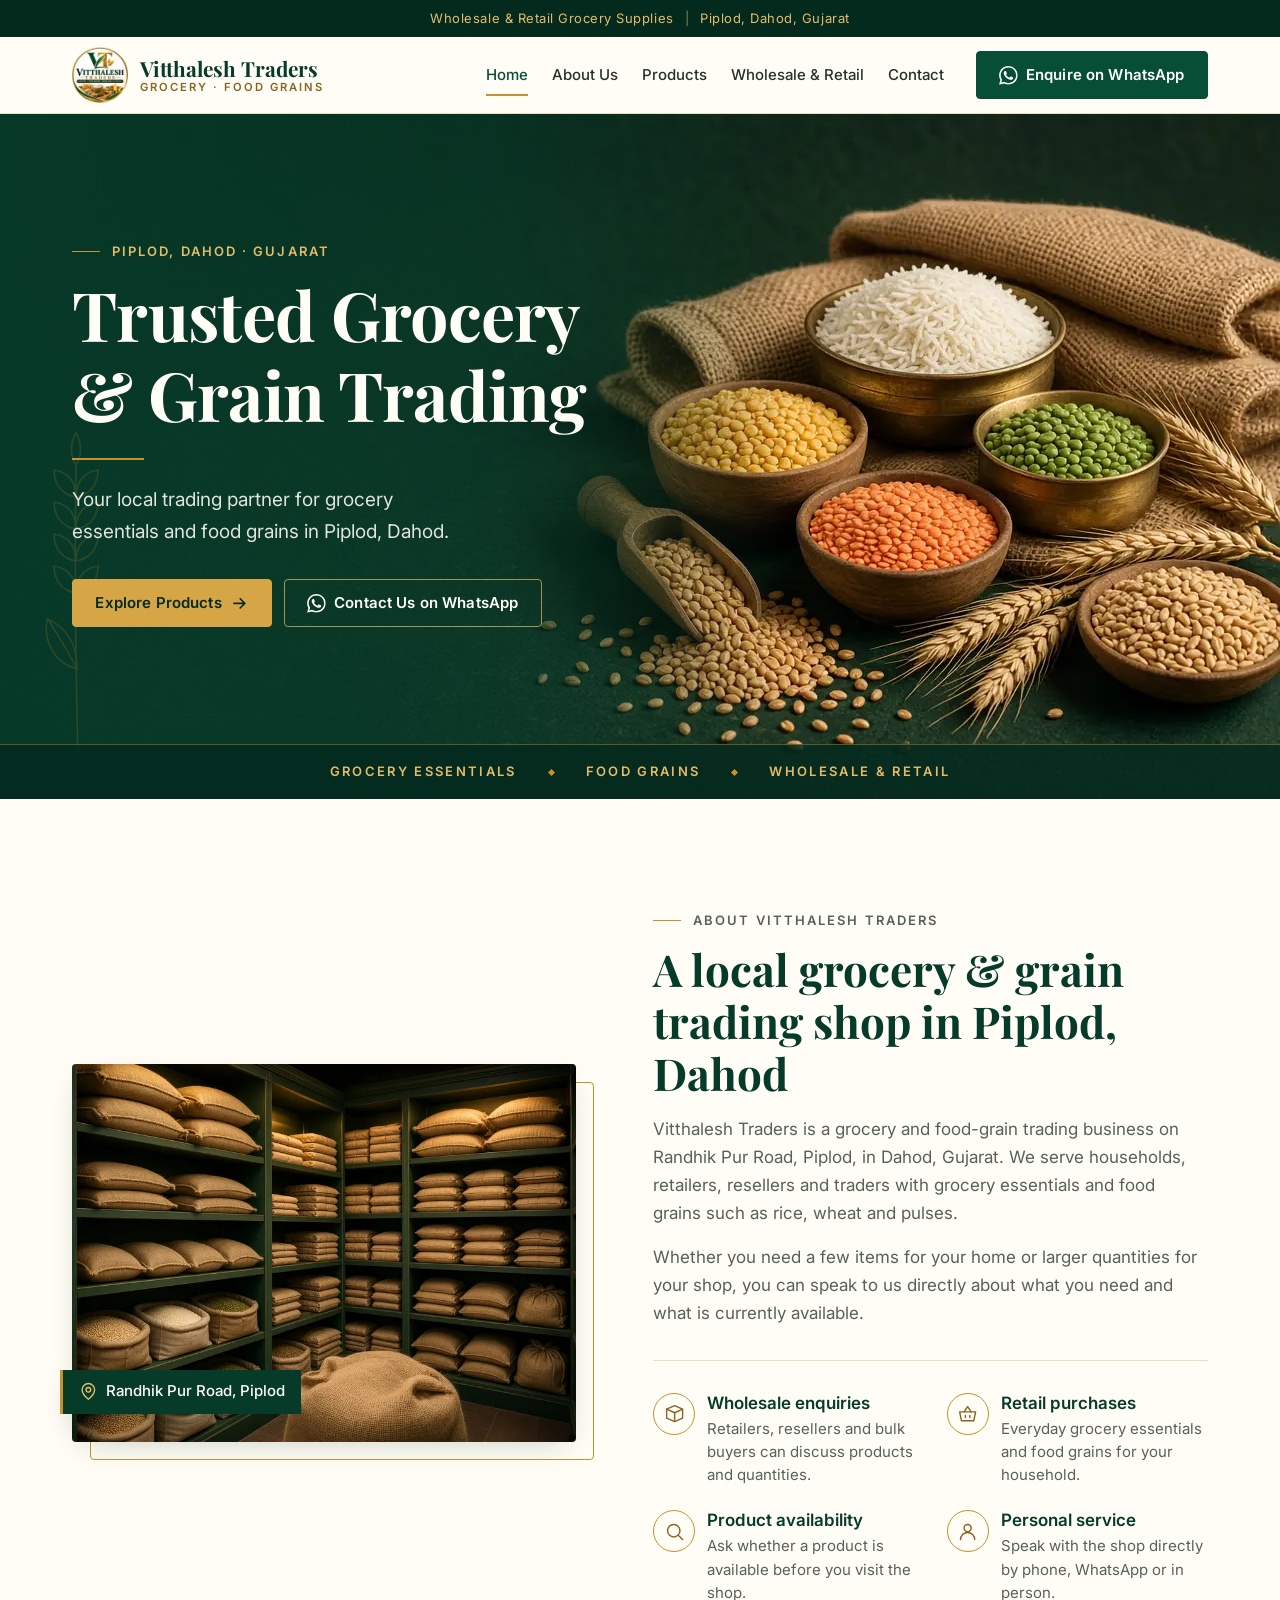
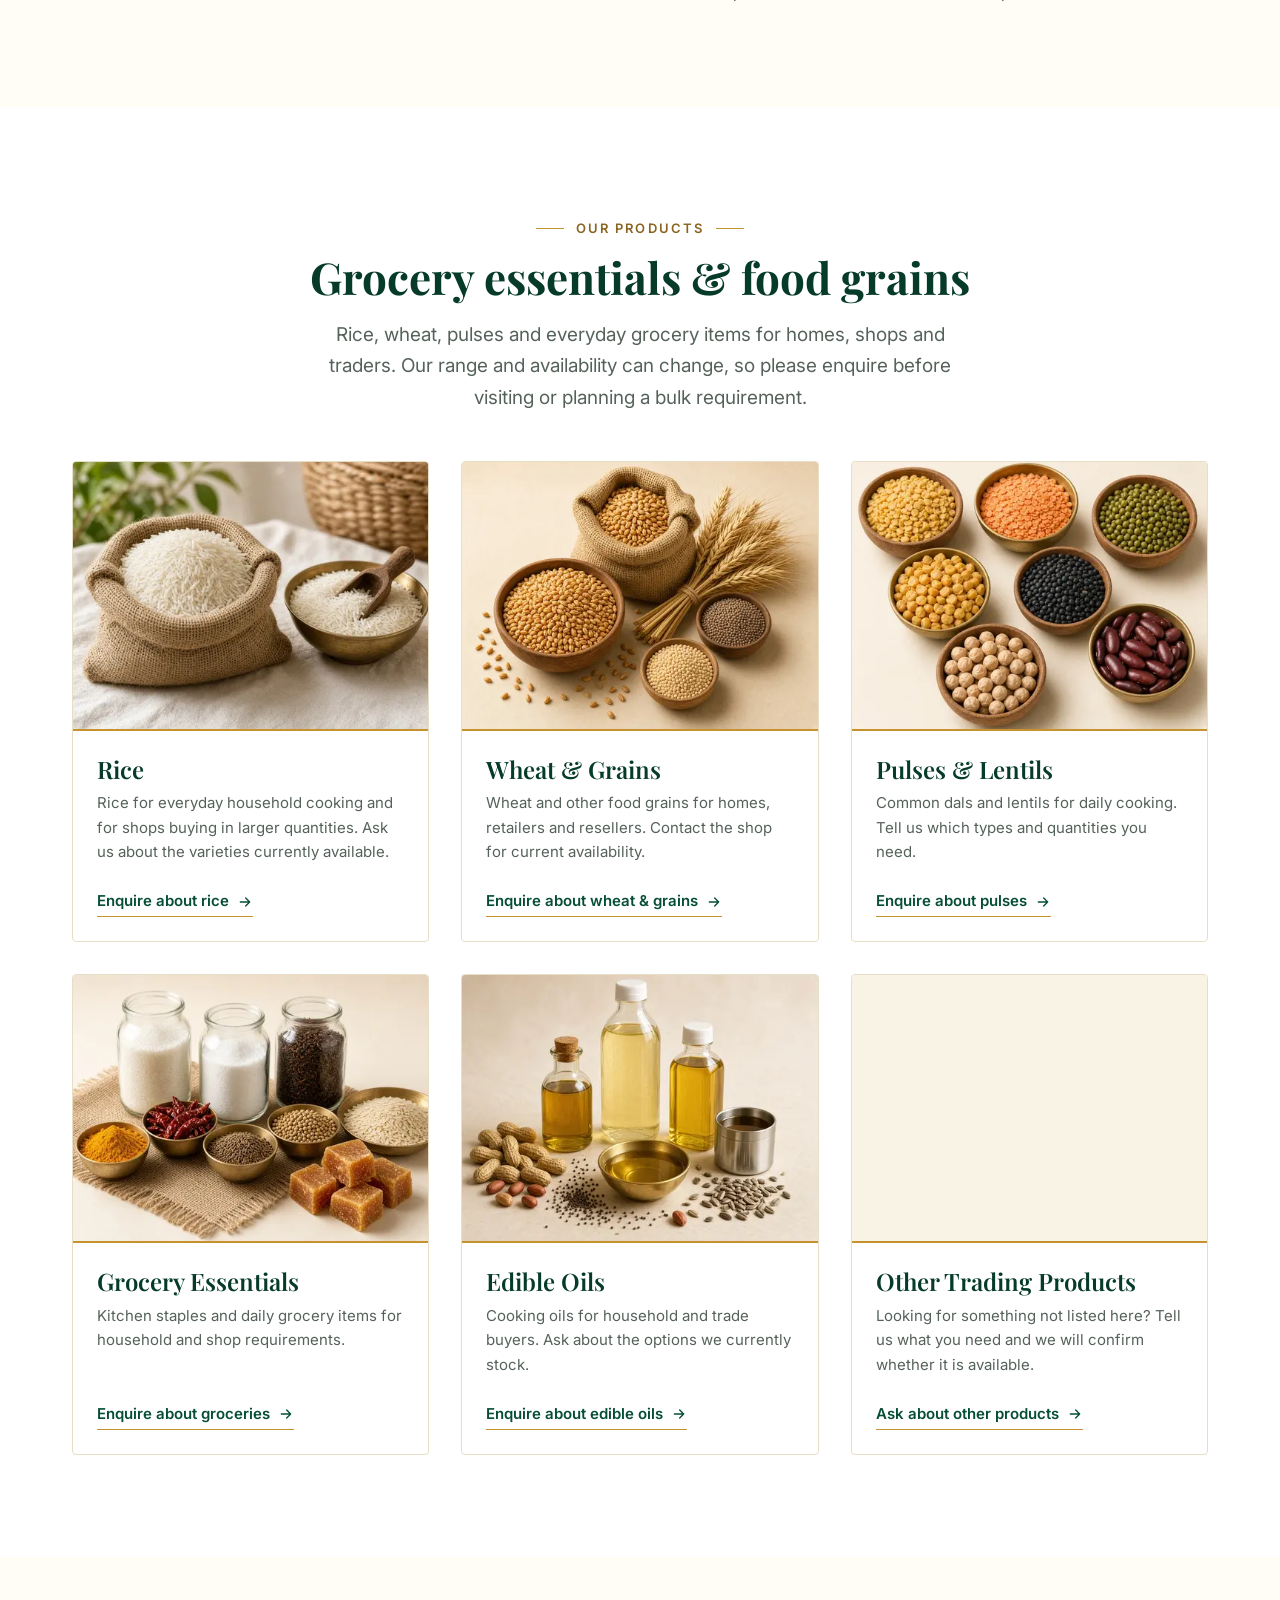
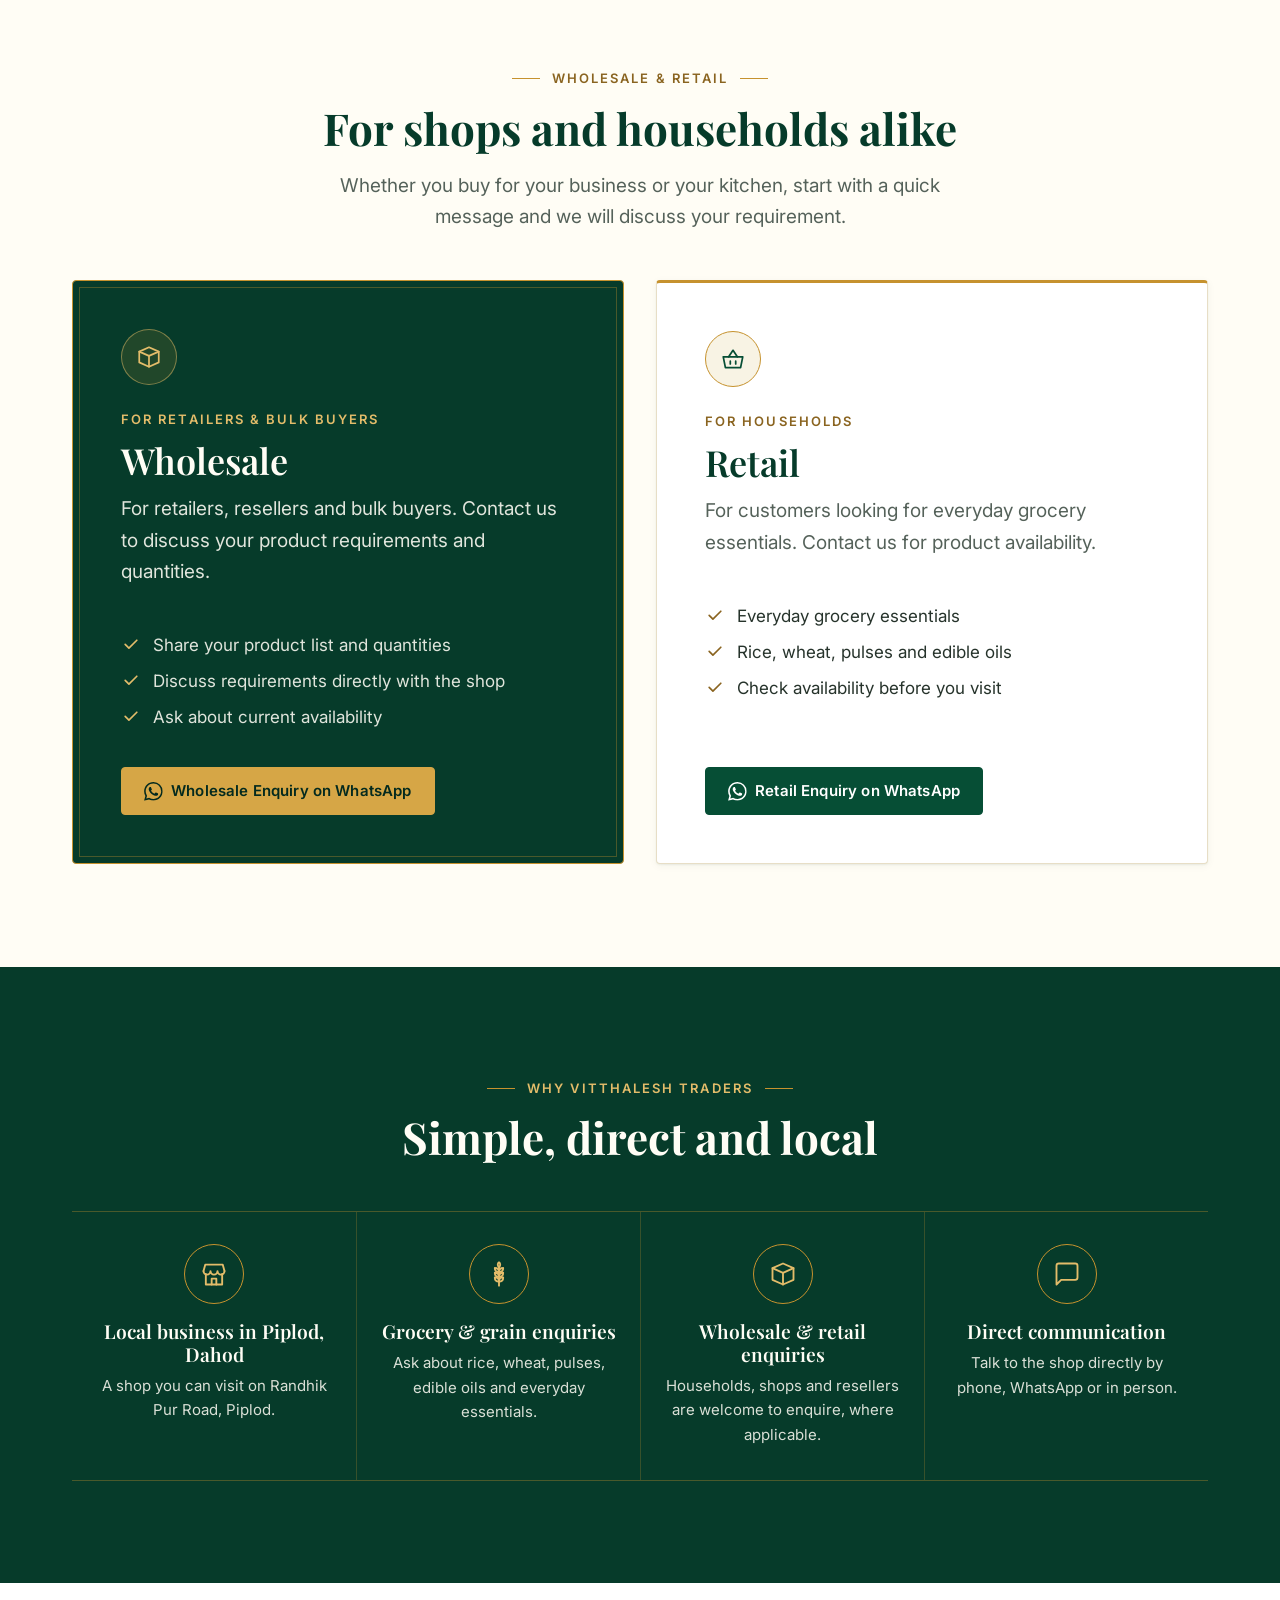
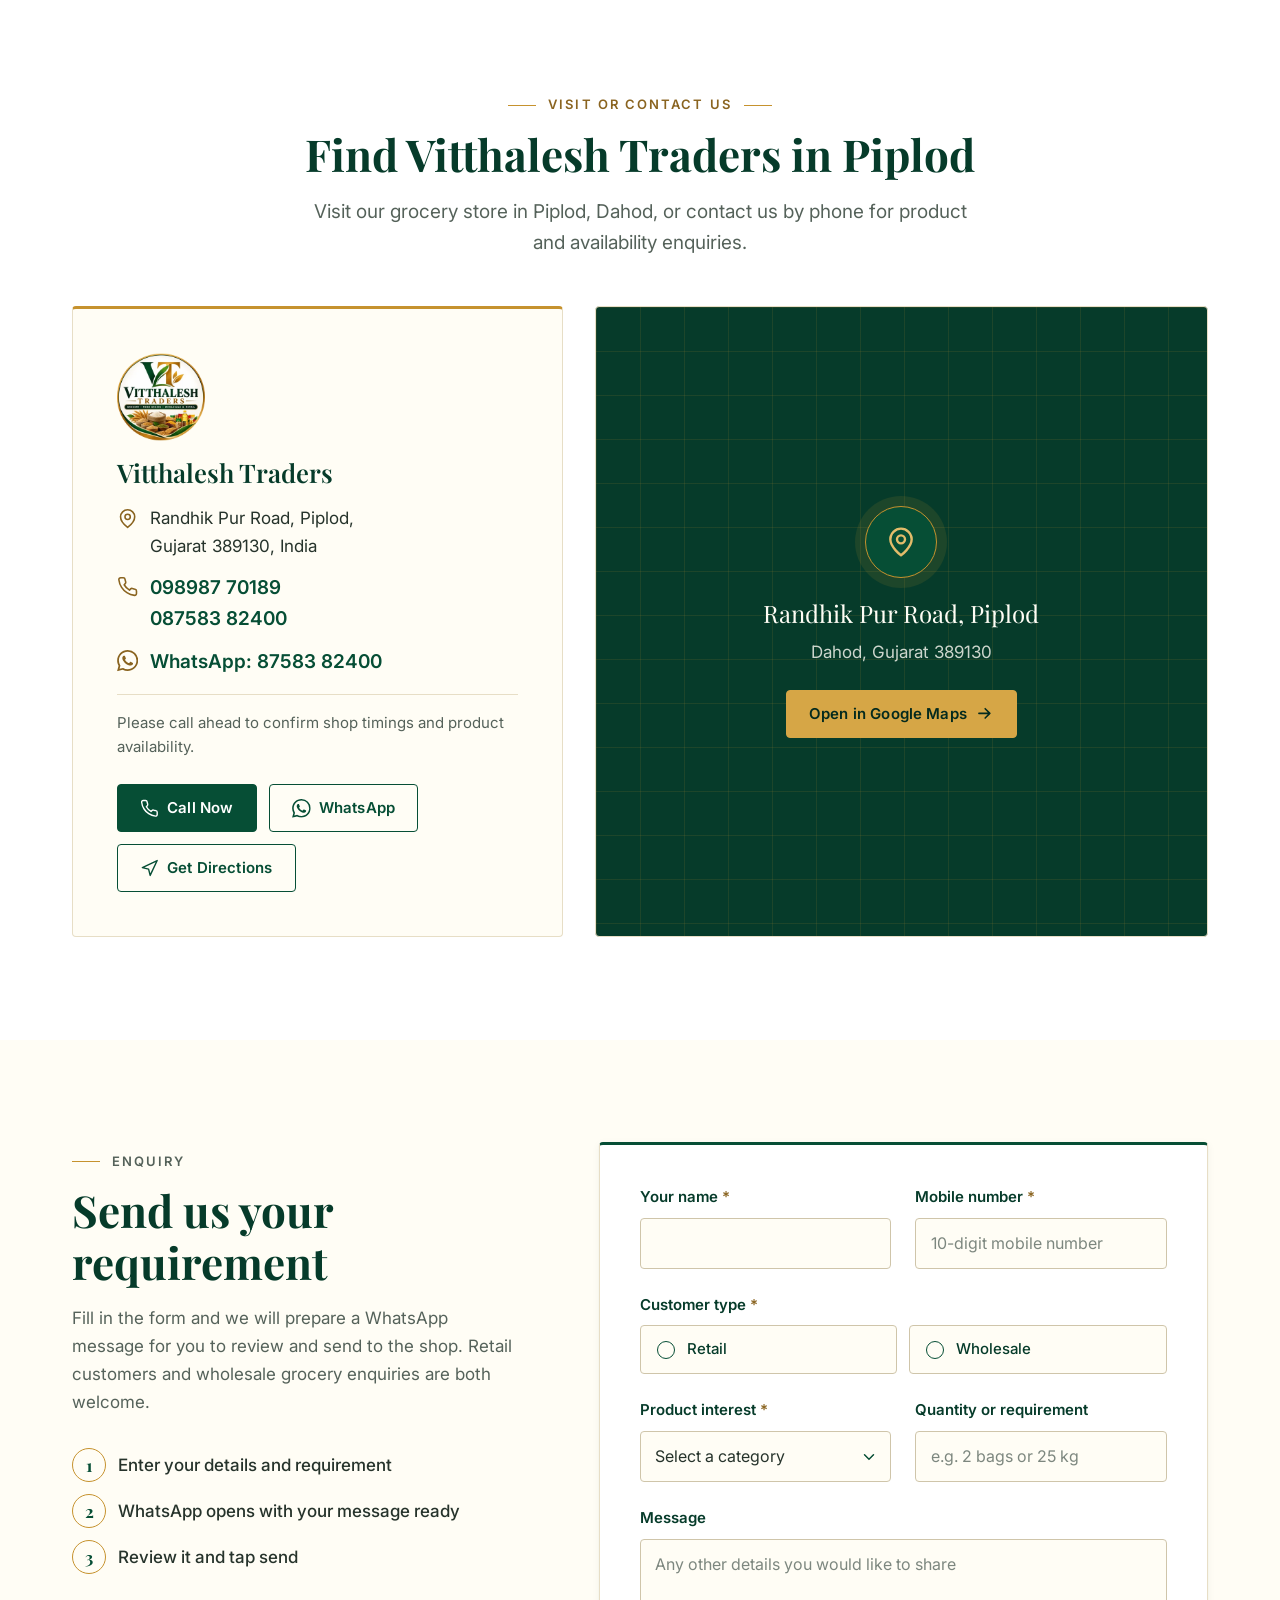
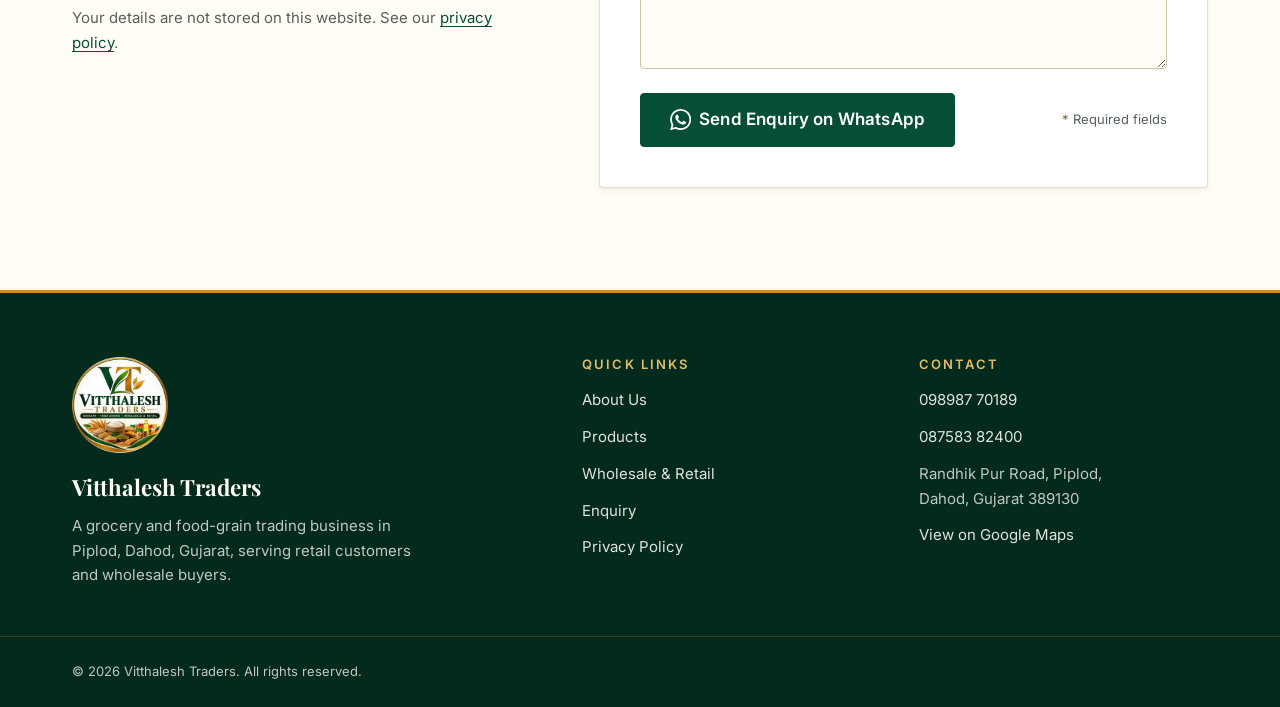
==== commit 7369d395: "Use Vitthalesh spelling, add WhatsApp 87583 82400 and second phone number Co-authored-by: Cursor <cu" ====
--- a/index.html
+++ b/index.html
@@ -3,21 +3,21 @@
 <head>
   <meta charset="utf-8">
   <meta name="viewport" content="width=device-width, initial-scale=1">
-  <title>Vithhlesh Traders | Grocery &amp; Food Grains in Piplod, Dahod</title>
-  <meta name="description" content="Contact Vithhlesh Traders in Piplod, Dahod, Gujarat for grocery essentials and food-grain enquiries. Ask about wholesale and retail availability.">
+  <title>Vitthalesh Traders | Grocery &amp; Food Grains in Piplod, Dahod</title>
+  <meta name="description" content="Contact Vitthalesh Traders in Piplod, Dahod, Gujarat for grocery essentials and food-grain enquiries. Ask about wholesale and retail availability.">
   <meta name="theme-color" content="#064E35">
   <link rel="canonical" href="https://vithhlesh-traders.pages.dev/">
 
   <meta property="og:type" content="website">
-  <meta property="og:site_name" content="Vithhlesh Traders">
+  <meta property="og:site_name" content="Vitthalesh Traders">
   <meta property="og:locale" content="en_IN">
-  <meta property="og:title" content="Vithhlesh Traders | Grocery &amp; Food Grains in Piplod, Dahod">
-  <meta property="og:description" content="Contact Vithhlesh Traders in Piplod, Dahod, Gujarat for grocery essentials and food-grain enquiries. Ask about wholesale and retail availability.">
+  <meta property="og:title" content="Vitthalesh Traders | Grocery &amp; Food Grains in Piplod, Dahod">
+  <meta property="og:description" content="Contact Vitthalesh Traders in Piplod, Dahod, Gujarat for grocery essentials and food-grain enquiries. Ask about wholesale and retail availability.">
   <meta property="og:url" content="https://vithhlesh-traders.pages.dev/">
   <meta property="og:image" content="https://vithhlesh-traders.pages.dev/assets/og-image.jpg">
   <meta property="og:image:width" content="1200">
   <meta property="og:image:height" content="630">
-  <meta property="og:image:alt" content="Vithhlesh Traders logo beside bowls of rice, pulses and wheat">
+  <meta property="og:image:alt" content="Vitthalesh Traders logo beside bowls of rice, pulses and wheat">
   <meta name="twitter:card" content="summary_large_image">
 
   <link rel="icon" href="favicon.ico" sizes="32x32 48x48">
@@ -40,7 +40,7 @@
     "@context": "https://schema.org",
     "@type": "GroceryStore",
     "@id": "https://vithhlesh-traders.pages.dev/#business",
-    "name": "Vithhlesh Traders",
+    "name": "Vitthalesh Traders",
     "description": "Grocery and food-grain trading business in Piplod, Dahod, Gujarat, handling retail purchases and wholesale enquiries.",
     "url": "https://vithhlesh-traders.pages.dev/",
     "image": "https://vithhlesh-traders.pages.dev/assets/og-image.jpg",
@@ -54,7 +54,7 @@
       "postalCode": "389130",
       "addressCountry": "IN"
     },
-    "hasMap": "https://www.google.com/maps/search/?api=1&query=Vithhlesh+Traders+Piplod+Dahod+Gujarat"
+    "hasMap": "https://www.google.com/maps/search/?api=1&query=Vitthalesh+Traders+Piplod+Dahod+Gujarat"
   }
   </script>
 </head>
@@ -85,10 +85,10 @@
 
   <header class="site-header" data-header>
     <div class="container site-header__inner">
-      <a class="brand" href="#home" aria-label="Vithhlesh Traders – home">
+      <a class="brand" href="#home" aria-label="Vitthalesh Traders – home">
         <img class="brand__logo" src="assets/logo-128.webp" width="56" height="56" alt="">
         <span class="brand__text">
-          <span class="brand__name">Vithhlesh Traders</span>
+          <span class="brand__name">Vitthalesh Traders</span>
           <span class="brand__tag">Grocery · Food Grains</span>
         </span>
       </a>
@@ -107,7 +107,7 @@
           <li><a href="#contact" data-nav-link>Contact</a></li>
         </ul>
         <a class="btn btn--primary site-nav__cta" href="#enquiry" data-wa
-           data-wa-message="Hello Vithhlesh Traders, I would like to make an enquiry.">
+           data-wa-message="Hello Vitthalesh Traders, I would like to make an enquiry.">
           <svg class="icon" aria-hidden="true"><use href="#i-whatsapp"></use></svg>
           <span data-wa-label>Enquire on WhatsApp</span>
         </a>
@@ -149,7 +149,7 @@
               <svg class="icon" aria-hidden="true"><use href="#i-arrow"></use></svg>
             </a>
             <a class="btn btn--outline-light" href="#enquiry" data-wa
-               data-wa-message="Hello Vithhlesh Traders, I found you on your website and would like to enquire about your products."
+               data-wa-message="Hello Vitthalesh Traders, I found you on your website and would like to enquire about your products."
                data-wa-fallback="Call the Shop">
               <svg class="icon" aria-hidden="true"><use href="#i-whatsapp"></use></svg>
               <span data-wa-label>Contact Us on WhatsApp</span>
@@ -184,9 +184,9 @@
         </div>
 
         <div class="about__content reveal">
-          <p class="eyebrow">About Vithhlesh Traders</p>
+          <p class="eyebrow">About Vitthalesh Traders</p>
           <h2 class="section-title" id="about-title">A local grocery &amp; grain trading shop in Piplod, Dahod</h2>
-          <p>Vithhlesh Traders is a grocery and food-grain trading business on Randhik Pur Road, Piplod, in Dahod, Gujarat. We serve households, retailers, resellers and traders with grocery essentials and food grains such as rice, wheat and pulses.</p>
+          <p>Vitthalesh Traders is a grocery and food-grain trading business on Randhik Pur Road, Piplod, in Dahod, Gujarat. We serve households, retailers, resellers and traders with grocery essentials and food grains such as rice, wheat and pulses.</p>
           <p>Whether you need a few items for your home or larger quantities for your shop, you can speak to us directly about what you need and what is currently available.</p>
 
           <ul class="feature-list">
@@ -327,7 +327,7 @@
               <li><svg class="icon" aria-hidden="true"><use href="#i-check"></use></svg>Ask about current availability</li>
             </ul>
             <a class="btn btn--gold" href="#enquiry" data-wa
-               data-wa-message="Hello Vithhlesh Traders, I have a wholesale enquiry.&#10;Products needed: &#10;Approximate quantities: "
+               data-wa-message="Hello Vitthalesh Traders, I have a wholesale enquiry.&#10;Products needed: &#10;Approximate quantities: "
                data-wa-fallback="Call for Wholesale">
               <svg class="icon" aria-hidden="true"><use href="#i-whatsapp"></use></svg>
               <span data-wa-label>Wholesale Enquiry on WhatsApp</span>
@@ -345,7 +345,7 @@
               <li><svg class="icon" aria-hidden="true"><use href="#i-check"></use></svg>Check availability before you visit</li>
             </ul>
             <a class="btn btn--primary" href="#enquiry" data-wa
-               data-wa-message="Hello Vithhlesh Traders, I would like to check the availability of: "
+               data-wa-message="Hello Vitthalesh Traders, I would like to check the availability of: "
                data-wa-fallback="Call for Availability">
               <svg class="icon" aria-hidden="true"><use href="#i-whatsapp"></use></svg>
               <span data-wa-label>Retail Enquiry on WhatsApp</span>
@@ -359,7 +359,7 @@
     <section class="section section--green" id="why-us" aria-labelledby="why-title">
       <div class="container">
         <header class="section-head section-head--light reveal">
-          <p class="eyebrow eyebrow--light">Why Vithhlesh Traders</p>
+          <p class="eyebrow eyebrow--light">Why Vitthalesh Traders</p>
           <h2 class="section-title" id="why-title">Simple, direct and local</h2>
         </header>
 
@@ -393,14 +393,14 @@
       <div class="container">
         <header class="section-head reveal">
           <p class="eyebrow">Visit or Contact Us</p>
-          <h2 class="section-title" id="contact-title">Find Vithhlesh Traders in Piplod</h2>
+          <h2 class="section-title" id="contact-title">Find Vitthalesh Traders in Piplod</h2>
           <p class="section-lead">Visit our grocery store in Piplod, Dahod, or contact us by phone for product and availability enquiries.</p>
         </header>
 
         <div class="contact-grid">
           <div class="contact-card reveal">
-            <img class="contact-card__logo" src="assets/logo-256.webp" width="88" height="88" loading="lazy" decoding="async" alt="Vithhlesh Traders logo">
-            <h3>Vithhlesh Traders</h3>
+            <img class="contact-card__logo" src="assets/logo-256.webp" width="88" height="88" loading="lazy" decoding="async" alt="Vitthalesh Traders logo">
+            <h3>Vitthalesh Traders</h3>
             <address class="contact-list">
               <p class="contact-list__item">
                 <svg class="icon" aria-hidden="true"><use href="#i-pin"></use></svg>
@@ -408,7 +408,15 @@
               </p>
               <p class="contact-list__item">
                 <svg class="icon" aria-hidden="true"><use href="#i-phone"></use></svg>
-                <a href="tel:+919898770189">098987 70189</a>
+                <span class="contact-list__phones">
+                  <a href="tel:+919898770189">098987 70189</a>
+                  <a href="tel:+918758382400">087583 82400</a>
+                </span>
+              </p>
+              <p class="contact-list__item">
+                <svg class="icon" aria-hidden="true"><use href="#i-whatsapp"></use></svg>
+                <a href="#enquiry" data-wa data-wa-optional
+                   data-wa-message="Hello Vitthalesh Traders, I would like to make an enquiry.">WhatsApp: 87583 82400</a>
               </p>
             </address>
             <p class="contact-card__note">Please call ahead to confirm shop timings and product availability.</p>
@@ -418,11 +426,11 @@
                 Call Now
               </a>
               <a class="btn btn--outline" href="#enquiry" data-wa data-wa-optional
-                 data-wa-message="Hello Vithhlesh Traders, I would like to make an enquiry.">
+                 data-wa-message="Hello Vitthalesh Traders, I would like to make an enquiry.">
                 <svg class="icon" aria-hidden="true"><use href="#i-whatsapp"></use></svg>
                 <span data-wa-label>WhatsApp</span>
               </a>
-              <a class="btn btn--outline" href="https://www.google.com/maps/search/?api=1&amp;query=Vithhlesh+Traders+Piplod+Dahod+Gujarat" target="_blank" rel="noopener">
+              <a class="btn btn--outline" href="https://www.google.com/maps/search/?api=1&amp;query=Vitthalesh+Traders+Piplod+Dahod+Gujarat" target="_blank" rel="noopener">
                 <svg class="icon" aria-hidden="true"><use href="#i-directions"></use></svg>
                 Get Directions
               </a>
@@ -434,7 +442,7 @@
               <span class="map__pin"><svg class="icon" aria-hidden="true"><use href="#i-pin"></use></svg></span>
               <p class="map__title">Randhik Pur Road, Piplod</p>
               <p class="map__text">Dahod, Gujarat 389130</p>
-              <a class="btn btn--gold" href="https://www.google.com/maps/search/?api=1&amp;query=Vithhlesh+Traders+Piplod+Dahod+Gujarat" target="_blank" rel="noopener">
+              <a class="btn btn--gold" href="https://www.google.com/maps/search/?api=1&amp;query=Vitthalesh+Traders+Piplod+Dahod+Gujarat" target="_blank" rel="noopener">
                 Open in Google Maps
                 <svg class="icon" aria-hidden="true"><use href="#i-arrow"></use></svg>
               </a>
@@ -518,8 +526,8 @@
   <footer class="site-footer">
     <div class="container site-footer__grid">
       <div class="site-footer__brand">
-        <img src="assets/logo-256.webp" width="96" height="96" loading="lazy" decoding="async" alt="Vithhlesh Traders logo">
-        <p class="site-footer__name">Vithhlesh Traders</p>
+        <img src="assets/logo-256.webp" width="96" height="96" loading="lazy" decoding="async" alt="Vitthalesh Traders logo">
+        <p class="site-footer__name">Vitthalesh Traders</p>
         <p>A grocery and food-grain trading business in Piplod, Dahod, Gujarat, serving retail customers and wholesale buyers.</p>
       </div>
 
@@ -538,13 +546,14 @@
         <h2 class="site-footer__heading">Contact</h2>
         <ul>
           <li><a href="tel:+919898770189">098987 70189</a></li>
+          <li><a href="tel:+918758382400">087583 82400</a></li>
           <li>Randhik Pur Road, Piplod,<br>Dahod, Gujarat 389130</li>
-          <li><a href="https://www.google.com/maps/search/?api=1&amp;query=Vithhlesh+Traders+Piplod+Dahod+Gujarat" target="_blank" rel="noopener">View on Google Maps</a></li>
+          <li><a href="https://www.google.com/maps/search/?api=1&amp;query=Vitthalesh+Traders+Piplod+Dahod+Gujarat" target="_blank" rel="noopener">View on Google Maps</a></li>
         </ul>
       </div>
     </div>
     <div class="site-footer__bottom">
-      <p class="container">&copy; <span data-year>2026</span> Vithhlesh Traders. All rights reserved.</p>
+      <p class="container">&copy; <span data-year>2026</span> Vitthalesh Traders. All rights reserved.</p>
     </div>
   </footer>
 
@@ -553,11 +562,11 @@
       <svg class="icon" aria-hidden="true"><use href="#i-phone"></use></svg>
       Call
     </a>
-    <a href="#enquiry" data-wa data-wa-optional data-wa-message="Hello Vithhlesh Traders, I would like to make an enquiry.">
+    <a href="#enquiry" data-wa data-wa-optional data-wa-message="Hello Vitthalesh Traders, I would like to make an enquiry.">
       <svg class="icon" aria-hidden="true"><use href="#i-whatsapp"></use></svg>
       <span data-wa-label>WhatsApp</span>
     </a>
-    <a href="https://www.google.com/maps/search/?api=1&amp;query=Vithhlesh+Traders+Piplod+Dahod+Gujarat" target="_blank" rel="noopener">
+    <a href="https://www.google.com/maps/search/?api=1&amp;query=Vitthalesh+Traders+Piplod+Dahod+Gujarat" target="_blank" rel="noopener">
       <svg class="icon" aria-hidden="true"><use href="#i-directions"></use></svg>
       Directions
     </a>
--- a/styles.css
+++ b/styles.css
@@ -1,5 +1,5 @@
 /* ==========================================================================
-   Vithhlesh Traders – styles
+   Vitthalesh Traders – styles
    1. Tokens   2. Base   3. Layout & utilities   4. Buttons
    5. Header   6. Hero   7. Sections   8. Form   9. Footer
    10. Motion  11. Responsive
@@ -650,6 +650,7 @@
 .contact-list__item .icon { margin-top: 4px; color: var(--gold-text); }
 .contact-list__item a { font-weight: 600; font-size: var(--fs-lg); text-decoration: none; }
 .contact-list__item a:hover { text-decoration: underline; }
+.contact-list__phones { display: flex; flex-direction: column; }
 .contact-card__note {
   margin-top: var(--space-4);
   padding-top: var(--space-4);
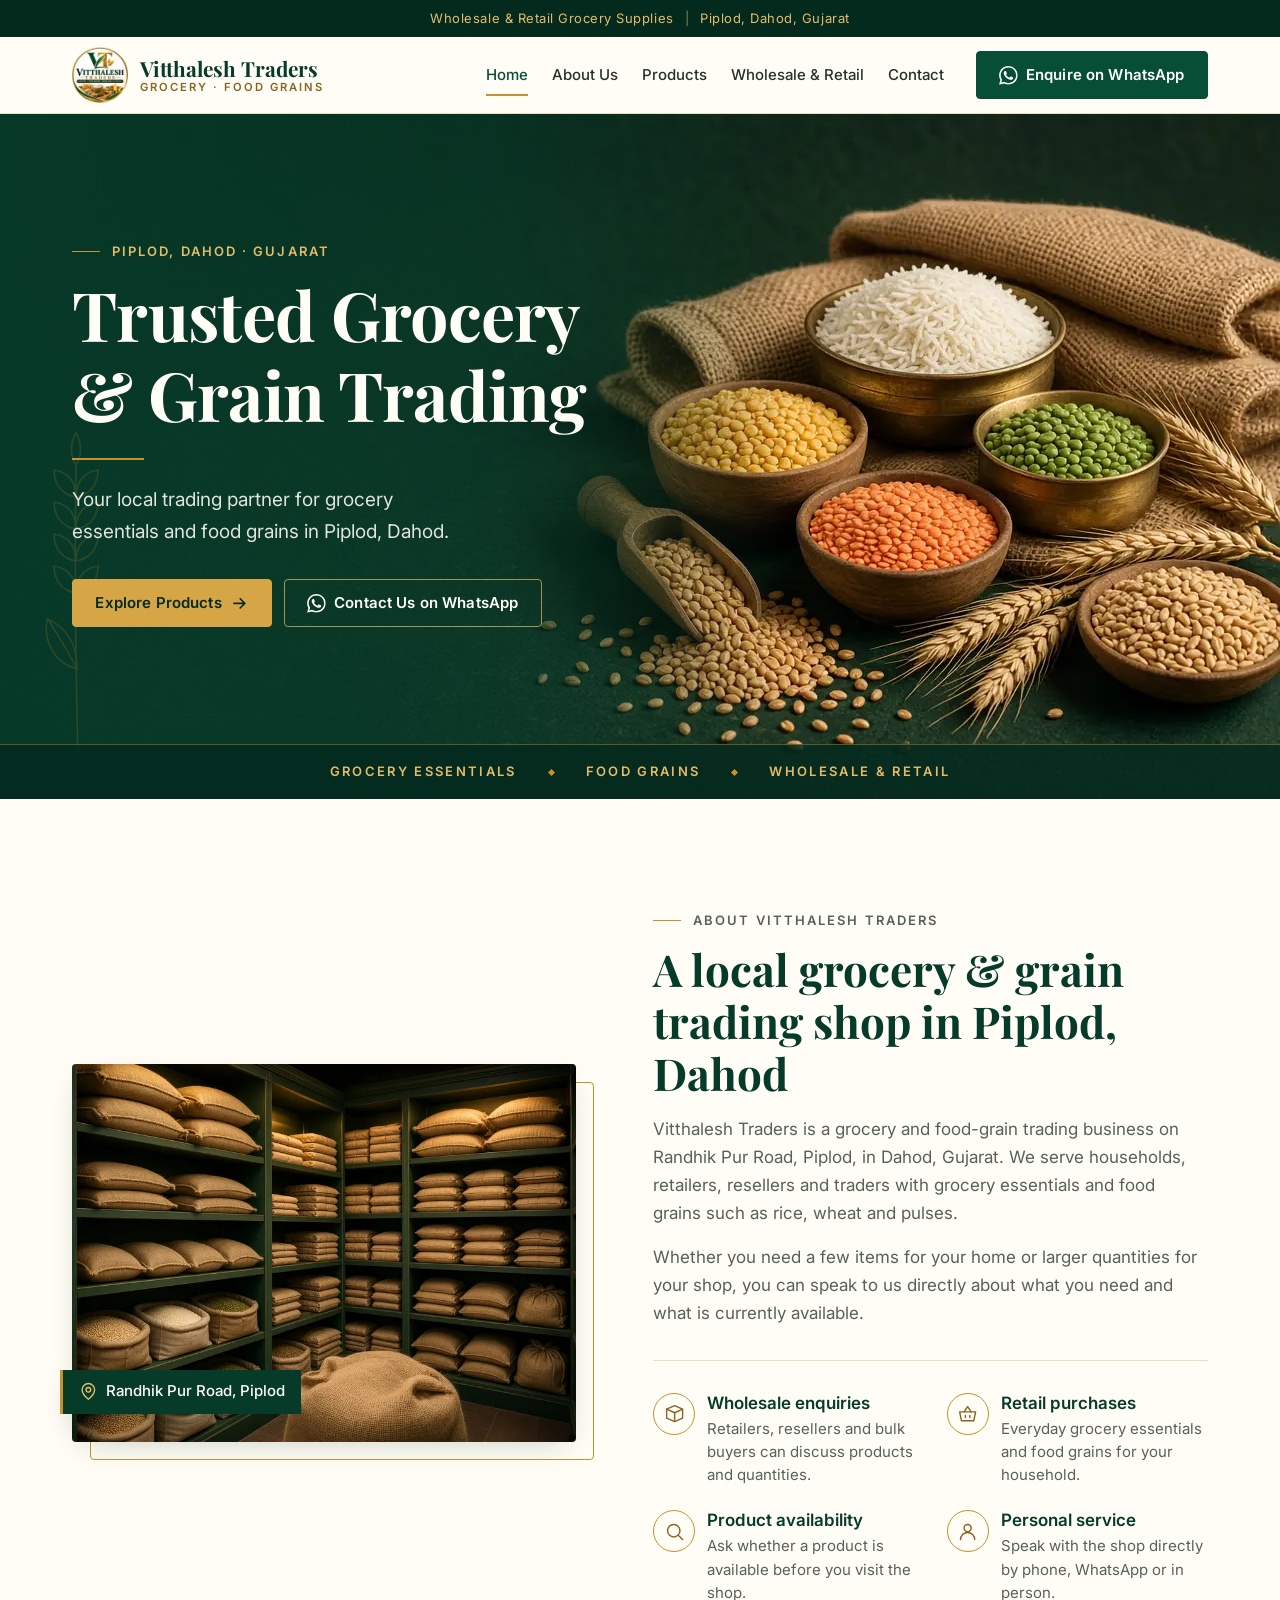
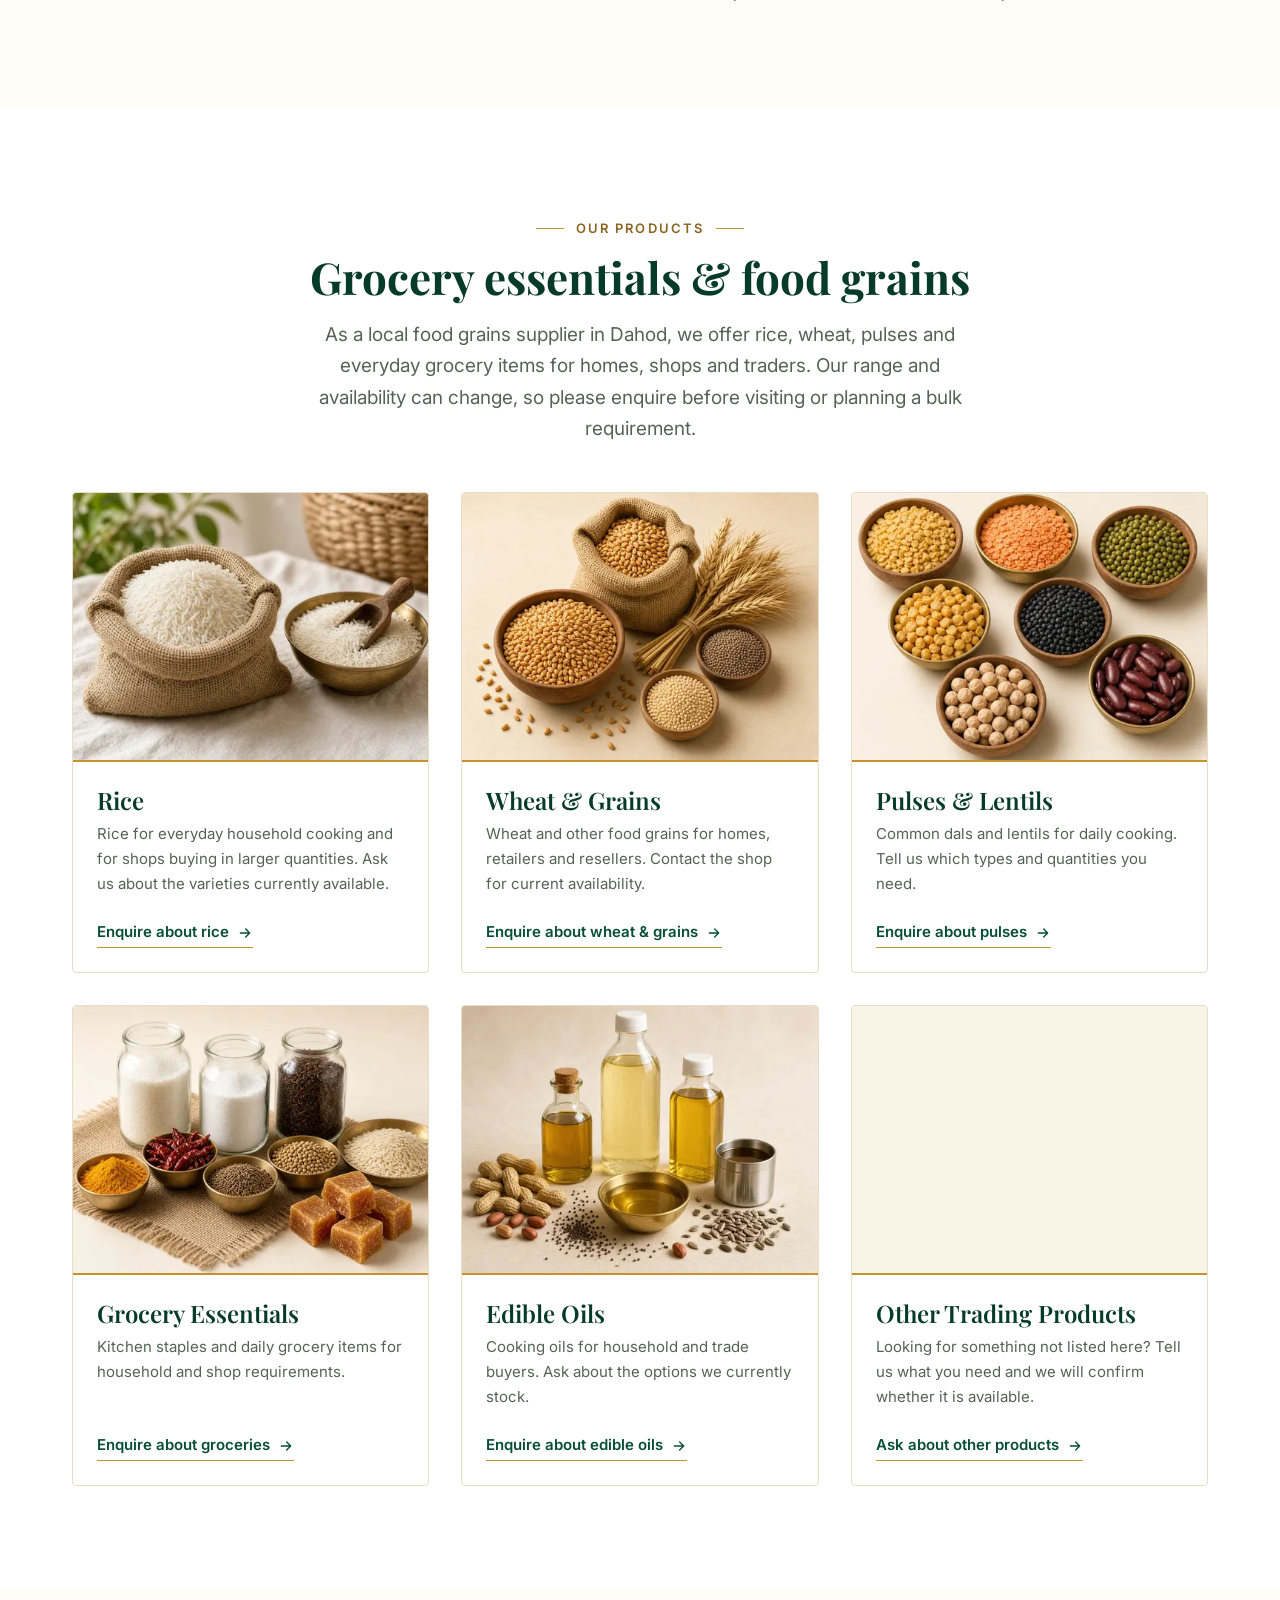
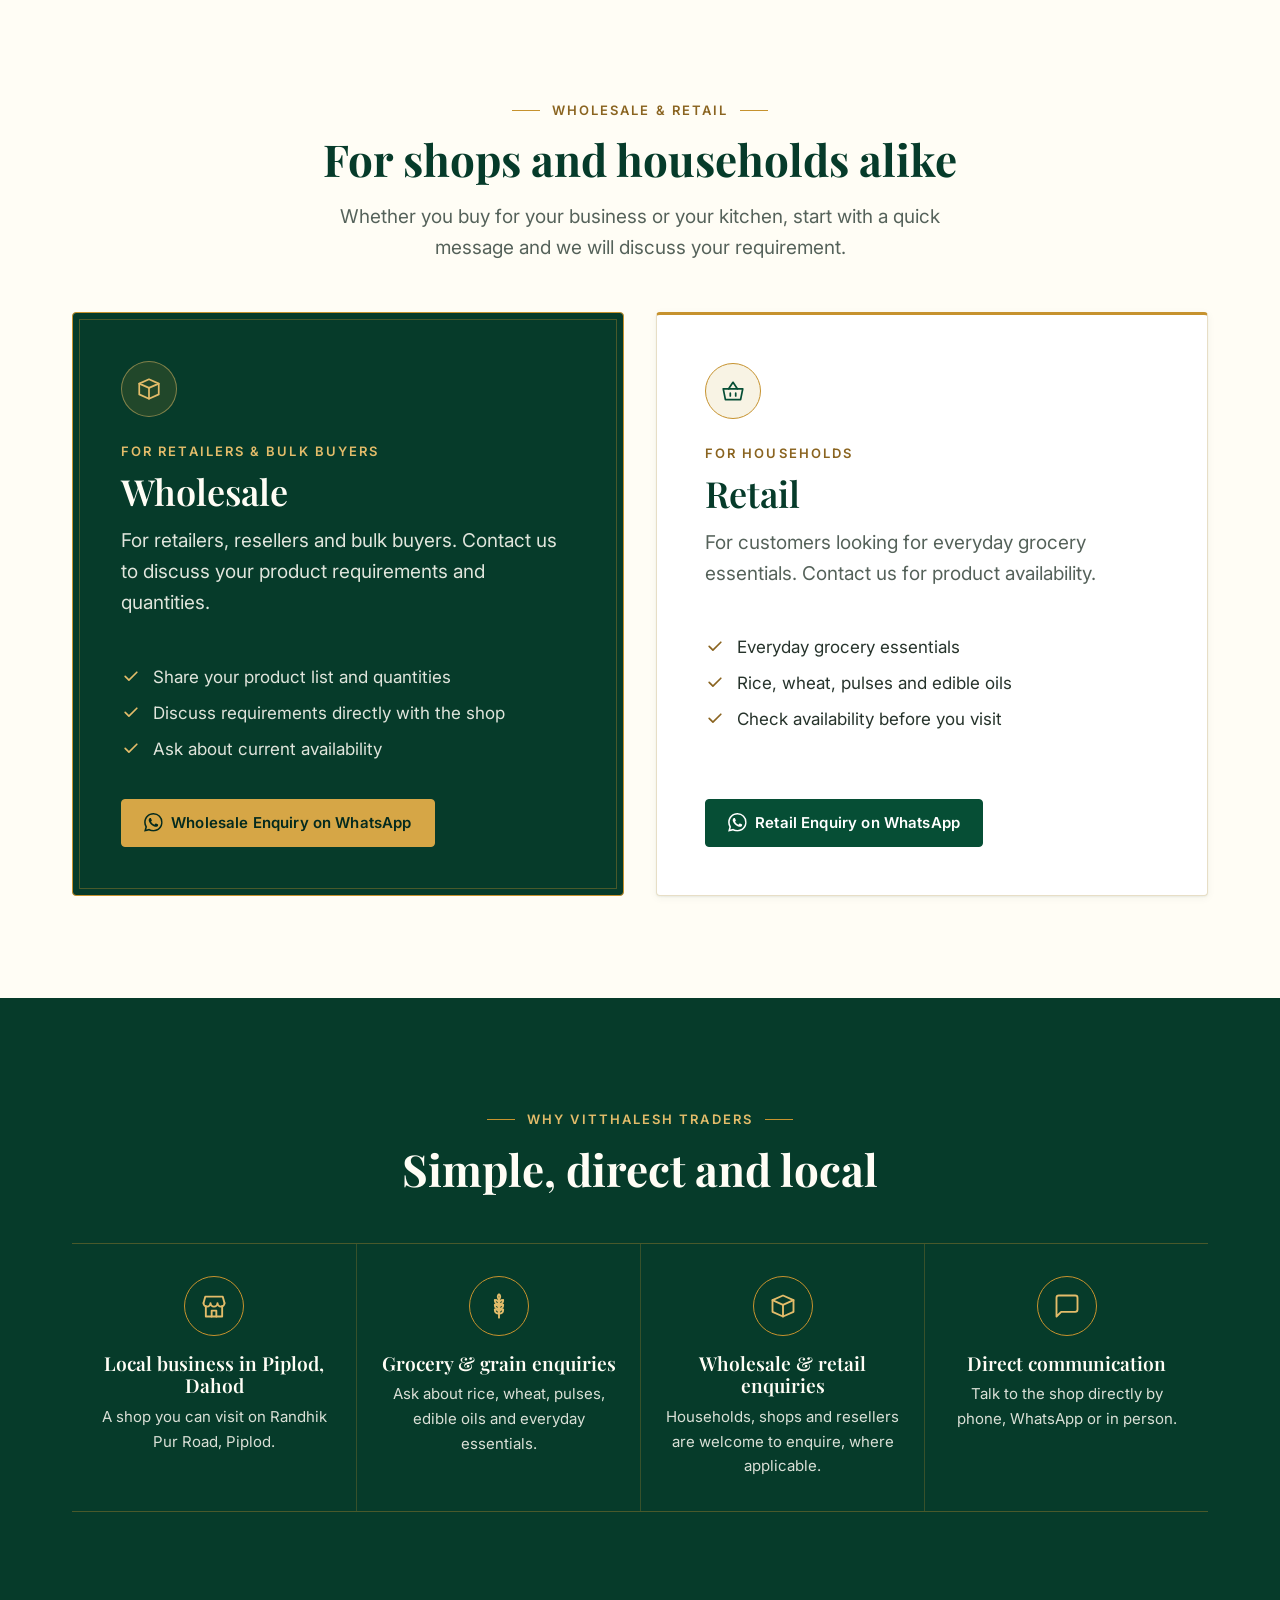
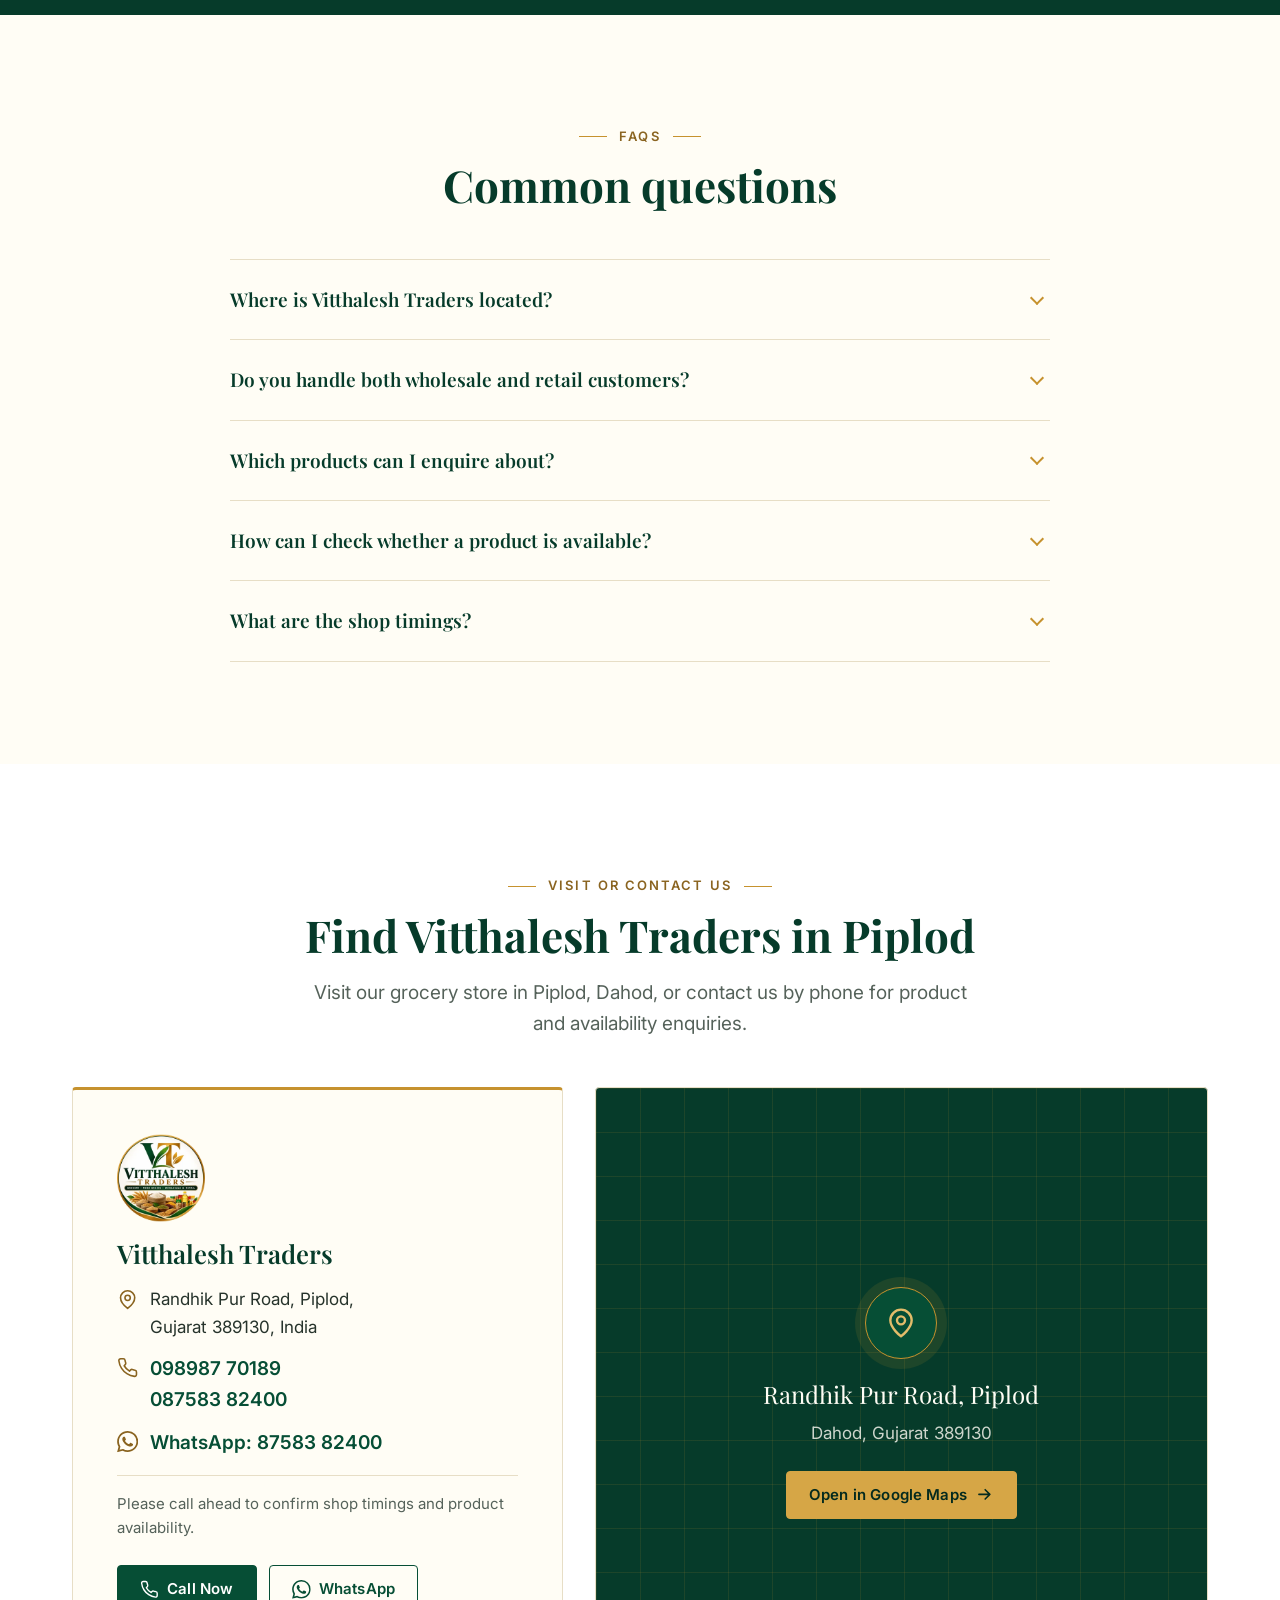
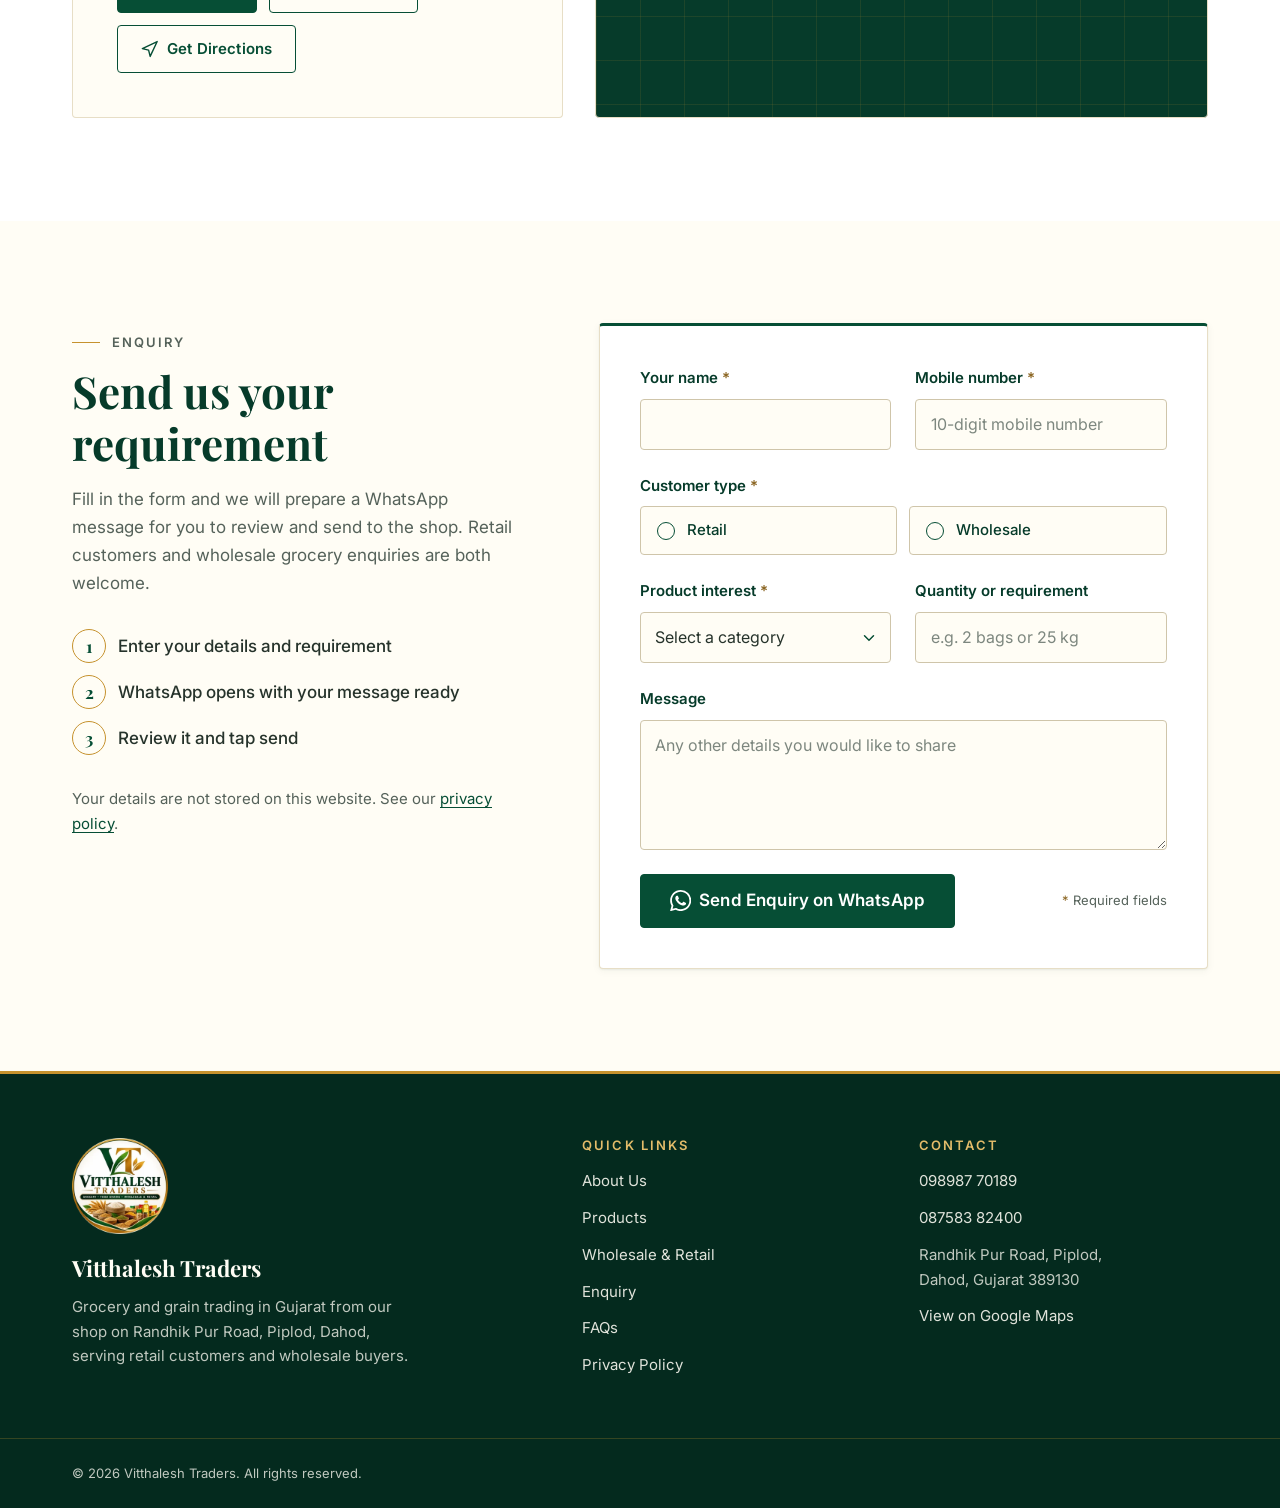
==== commit b674b20c: "Add Google verification file, FAQ section, richer structured data and SEO metadata Co-authored-by: C" ====
--- a/index.html
+++ b/index.html
@@ -5,7 +5,11 @@
   <meta name="viewport" content="width=device-width, initial-scale=1">
   <title>Vitthalesh Traders | Grocery &amp; Food Grains in Piplod, Dahod</title>
   <meta name="description" content="Contact Vitthalesh Traders in Piplod, Dahod, Gujarat for grocery essentials and food-grain enquiries. Ask about wholesale and retail availability.">
+  <meta name="robots" content="index, follow, max-image-preview:large, max-snippet:-1">
   <meta name="theme-color" content="#064E35">
+  <meta name="google-site-verification" content="DJzKpGxgeaDRC0Awn_8XjNasFPaAiPW4cQvjRNc2Xdo">
+  <meta name="geo.region" content="IN-GJ">
+  <meta name="geo.placename" content="Piplod, Dahod, Gujarat">
   <link rel="canonical" href="https://vithhlesh-traders.pages.dev/">
 
   <meta property="og:type" content="website">
@@ -18,7 +22,12 @@
   <meta property="og:image:width" content="1200">
   <meta property="og:image:height" content="630">
   <meta property="og:image:alt" content="Vitthalesh Traders logo beside bowls of rice, pulses and wheat">
+  <meta property="og:image:type" content="image/jpeg">
   <meta name="twitter:card" content="summary_large_image">
+  <meta name="twitter:title" content="Vitthalesh Traders | Grocery &amp; Food Grains in Piplod, Dahod">
+  <meta name="twitter:description" content="Grocery essentials and food grains in Piplod, Dahod, Gujarat. Wholesale and retail enquiries welcome.">
+  <meta name="twitter:image" content="https://vithhlesh-traders.pages.dev/assets/og-image.jpg">
+  <meta name="twitter:image:alt" content="Vitthalesh Traders logo beside bowls of rice, pulses and wheat">
 
   <link rel="icon" href="favicon.ico" sizes="32x32 48x48">
   <link rel="icon" type="image/png" sizes="32x32" href="assets/favicon-32.png">
@@ -38,23 +47,84 @@
   <script type="application/ld+json">
   {
     "@context": "https://schema.org",
-    "@type": "GroceryStore",
-    "@id": "https://vithhlesh-traders.pages.dev/#business",
-    "name": "Vitthalesh Traders",
-    "description": "Grocery and food-grain trading business in Piplod, Dahod, Gujarat, handling retail purchases and wholesale enquiries.",
-    "url": "https://vithhlesh-traders.pages.dev/",
-    "image": "https://vithhlesh-traders.pages.dev/assets/og-image.jpg",
-    "logo": "https://vithhlesh-traders.pages.dev/assets/logo.png",
-    "telephone": "+91-98987-70189",
-    "address": {
-      "@type": "PostalAddress",
-      "streetAddress": "Randhik Pur Road",
-      "addressLocality": "Piplod",
-      "addressRegion": "Gujarat",
-      "postalCode": "389130",
-      "addressCountry": "IN"
-    },
-    "hasMap": "https://www.google.com/maps/search/?api=1&query=Vitthalesh+Traders+Piplod+Dahod+Gujarat"
+    "@graph": [
+      {
+        "@type": "GroceryStore",
+        "@id": "https://vithhlesh-traders.pages.dev/#business",
+        "name": "Vitthalesh Traders",
+        "alternateName": "Vithhlesh Traders",
+        "description": "Grocery and food-grain trading business in Piplod, Dahod, Gujarat, handling retail purchases and wholesale enquiries for rice, wheat, pulses, edible oils and grocery essentials.",
+        "url": "https://vithhlesh-traders.pages.dev/",
+        "image": "https://vithhlesh-traders.pages.dev/assets/og-image.jpg",
+        "logo": "https://vithhlesh-traders.pages.dev/assets/logo.png",
+        "telephone": "+91-98987-70189",
+        "address": {
+          "@type": "PostalAddress",
+          "streetAddress": "Randhik Pur Road",
+          "addressLocality": "Piplod",
+          "addressRegion": "Gujarat",
+          "postalCode": "389130",
+          "addressCountry": "IN"
+        },
+        "areaServed": { "@type": "AdministrativeArea", "name": "Dahod, Gujarat" },
+        "hasMap": "https://www.google.com/maps/search/?api=1&query=Vitthalesh+Traders+Piplod+Dahod+Gujarat",
+        "contactPoint": [
+          { "@type": "ContactPoint", "telephone": "+91-98987-70189", "contactType": "customer service" },
+          { "@type": "ContactPoint", "telephone": "+91-87583-82400", "contactType": "sales" }
+        ],
+        "hasOfferCatalog": {
+          "@type": "OfferCatalog",
+          "name": "Grocery and food-grain products",
+          "itemListElement": [
+            { "@type": "OfferCatalog", "name": "Rice" },
+            { "@type": "OfferCatalog", "name": "Wheat and grains" },
+            { "@type": "OfferCatalog", "name": "Pulses and lentils" },
+            { "@type": "OfferCatalog", "name": "Grocery essentials" },
+            { "@type": "OfferCatalog", "name": "Edible oils" },
+            { "@type": "OfferCatalog", "name": "Other trading products" }
+          ]
+        }
+      },
+      {
+        "@type": "WebSite",
+        "@id": "https://vithhlesh-traders.pages.dev/#website",
+        "url": "https://vithhlesh-traders.pages.dev/",
+        "name": "Vitthalesh Traders",
+        "inLanguage": "en-IN",
+        "publisher": { "@id": "https://vithhlesh-traders.pages.dev/#business" }
+      },
+      {
+        "@type": "FAQPage",
+        "@id": "https://vithhlesh-traders.pages.dev/#faq",
+        "mainEntity": [
+          {
+            "@type": "Question",
+            "name": "Where is Vitthalesh Traders located?",
+            "acceptedAnswer": { "@type": "Answer", "text": "Vitthalesh Traders is on Randhik Pur Road, Piplod, Dahod, Gujarat 389130, India." }
+          },
+          {
+            "@type": "Question",
+            "name": "Do you handle both wholesale and retail customers?",
+            "acceptedAnswer": { "@type": "Answer", "text": "Yes. Retailers, resellers and bulk buyers can make wholesale enquiries, and households can buy everyday grocery essentials and food grains at retail." }
+          },
+          {
+            "@type": "Question",
+            "name": "Which products can I enquire about?",
+            "acceptedAnswer": { "@type": "Answer", "text": "You can enquire about rice, wheat and other grains, pulses and lentils, edible oils, everyday grocery essentials and other trading products." }
+          },
+          {
+            "@type": "Question",
+            "name": "How can I check whether a product is available?",
+            "acceptedAnswer": { "@type": "Answer", "text": "Call 098987 70189 or 087583 82400, send a WhatsApp message to 87583 82400, or use the enquiry form on this website." }
+          },
+          {
+            "@type": "Question",
+            "name": "What are the shop timings?",
+            "acceptedAnswer": { "@type": "Answer", "text": "Please call the shop before visiting to confirm the current timings." }
+          }
+        ]
+      }
+    ]
   }
   </script>
 </head>
@@ -217,7 +287,7 @@
         <header class="section-head reveal">
           <p class="eyebrow">Our Products</p>
           <h2 class="section-title" id="products-title">Grocery essentials &amp; food grains</h2>
-          <p class="section-lead">Rice, wheat, pulses and everyday grocery items for homes, shops and traders. Our range and availability can change, so please enquire before visiting or planning a bulk requirement.</p>
+          <p class="section-lead">As a local food grains supplier in Dahod, we offer rice, wheat, pulses and everyday grocery items for homes, shops and traders. Our range and availability can change, so please enquire before visiting or planning a bulk requirement.</p>
         </header>
 
         <!--
@@ -385,6 +455,39 @@
             <p>Talk to the shop directly by phone, WhatsApp or in person.</p>
           </li>
         </ul>
+      </div>
+    </section>
+
+    <!-- FAQ (keep in sync with the FAQPage structured data in <head>) -->
+    <section class="section section--ivory" id="faq" aria-labelledby="faq-title">
+      <div class="container faq">
+        <header class="section-head reveal">
+          <p class="eyebrow">FAQs</p>
+          <h2 class="section-title" id="faq-title">Common questions</h2>
+        </header>
+
+        <div class="faq__list reveal">
+          <details class="faq__item">
+            <summary>Where is Vitthalesh Traders located?</summary>
+            <p>We are on Randhik Pur Road, Piplod, Dahod, Gujarat 389130, India. <a href="https://www.google.com/maps/search/?api=1&amp;query=Vitthalesh+Traders+Piplod+Dahod+Gujarat" target="_blank" rel="noopener">Get directions on Google Maps</a>.</p>
+          </details>
+          <details class="faq__item">
+            <summary>Do you handle both wholesale and retail customers?</summary>
+            <p>Yes. Retailers, resellers and bulk buyers can make wholesale enquiries, and households can buy everyday grocery essentials and food grains at retail.</p>
+          </details>
+          <details class="faq__item">
+            <summary>Which products can I enquire about?</summary>
+            <p>You can enquire about rice, wheat and other grains, pulses and lentils, edible oils, everyday grocery essentials and <a href="#products">other trading products</a>.</p>
+          </details>
+          <details class="faq__item">
+            <summary>How can I check whether a product is available?</summary>
+            <p>Call <a href="tel:+919898770189">098987 70189</a> or <a href="tel:+918758382400">087583 82400</a>, send a WhatsApp message to 87583 82400, or use the <a href="#enquiry">enquiry form</a>.</p>
+          </details>
+          <details class="faq__item">
+            <summary>What are the shop timings?</summary>
+            <p>Please call the shop before visiting to confirm the current timings.</p>
+          </details>
+        </div>
       </div>
     </section>
 
@@ -528,7 +631,7 @@
       <div class="site-footer__brand">
         <img src="assets/logo-256.webp" width="96" height="96" loading="lazy" decoding="async" alt="Vitthalesh Traders logo">
         <p class="site-footer__name">Vitthalesh Traders</p>
-        <p>A grocery and food-grain trading business in Piplod, Dahod, Gujarat, serving retail customers and wholesale buyers.</p>
+        <p>Grocery and grain trading in Gujarat from our shop on Randhik Pur Road, Piplod, Dahod, serving retail customers and wholesale buyers.</p>
       </div>
 
       <nav class="site-footer__col" aria-label="Footer">
@@ -538,6 +641,7 @@
           <li><a href="#products">Products</a></li>
           <li><a href="#wholesale-retail">Wholesale &amp; Retail</a></li>
           <li><a href="#enquiry">Enquiry</a></li>
+          <li><a href="#faq">FAQs</a></li>
           <li><a href="privacy.html">Privacy Policy</a></li>
         </ul>
       </nav>
--- a/styles.css
+++ b/styles.css
@@ -624,6 +624,40 @@
 .why-item__icon .icon { width: 28px; height: 28px; }
 .why-item h3 { color: var(--ivory); font-size: 1.2rem; margin-bottom: var(--space-2); }
 .why-item p { font-size: var(--fs-sm); }
+
+/* FAQ */
+.faq__list {
+  max-width: 820px;
+  margin-inline: auto;
+  border-top: 1px solid var(--line);
+}
+.faq__item { border-bottom: 1px solid var(--line); }
+.faq__item summary {
+  position: relative;
+  padding: var(--space-5) var(--space-7) var(--space-5) 0;
+  font-family: var(--font-serif);
+  font-size: var(--fs-lg);
+  font-weight: 600;
+  color: var(--green-deep);
+  cursor: pointer;
+  list-style: none;
+}
+.faq__item summary::-webkit-details-marker { display: none; }
+.faq__item summary::after {
+  content: "";
+  position: absolute;
+  right: var(--space-2);
+  top: 50%;
+  width: 10px;
+  height: 10px;
+  border-right: 2px solid var(--gold);
+  border-bottom: 2px solid var(--gold);
+  transform: translateY(-70%) rotate(45deg);
+  transition: transform 0.2s var(--ease);
+}
+.faq__item[open] summary::after { transform: translateY(-30%) rotate(-135deg); }
+.faq__item summary:hover { color: var(--green); }
+.faq__item p { padding: 0 var(--space-7) var(--space-5) 0; color: var(--muted); }
 
 /* Contact */
 .contact-grid {
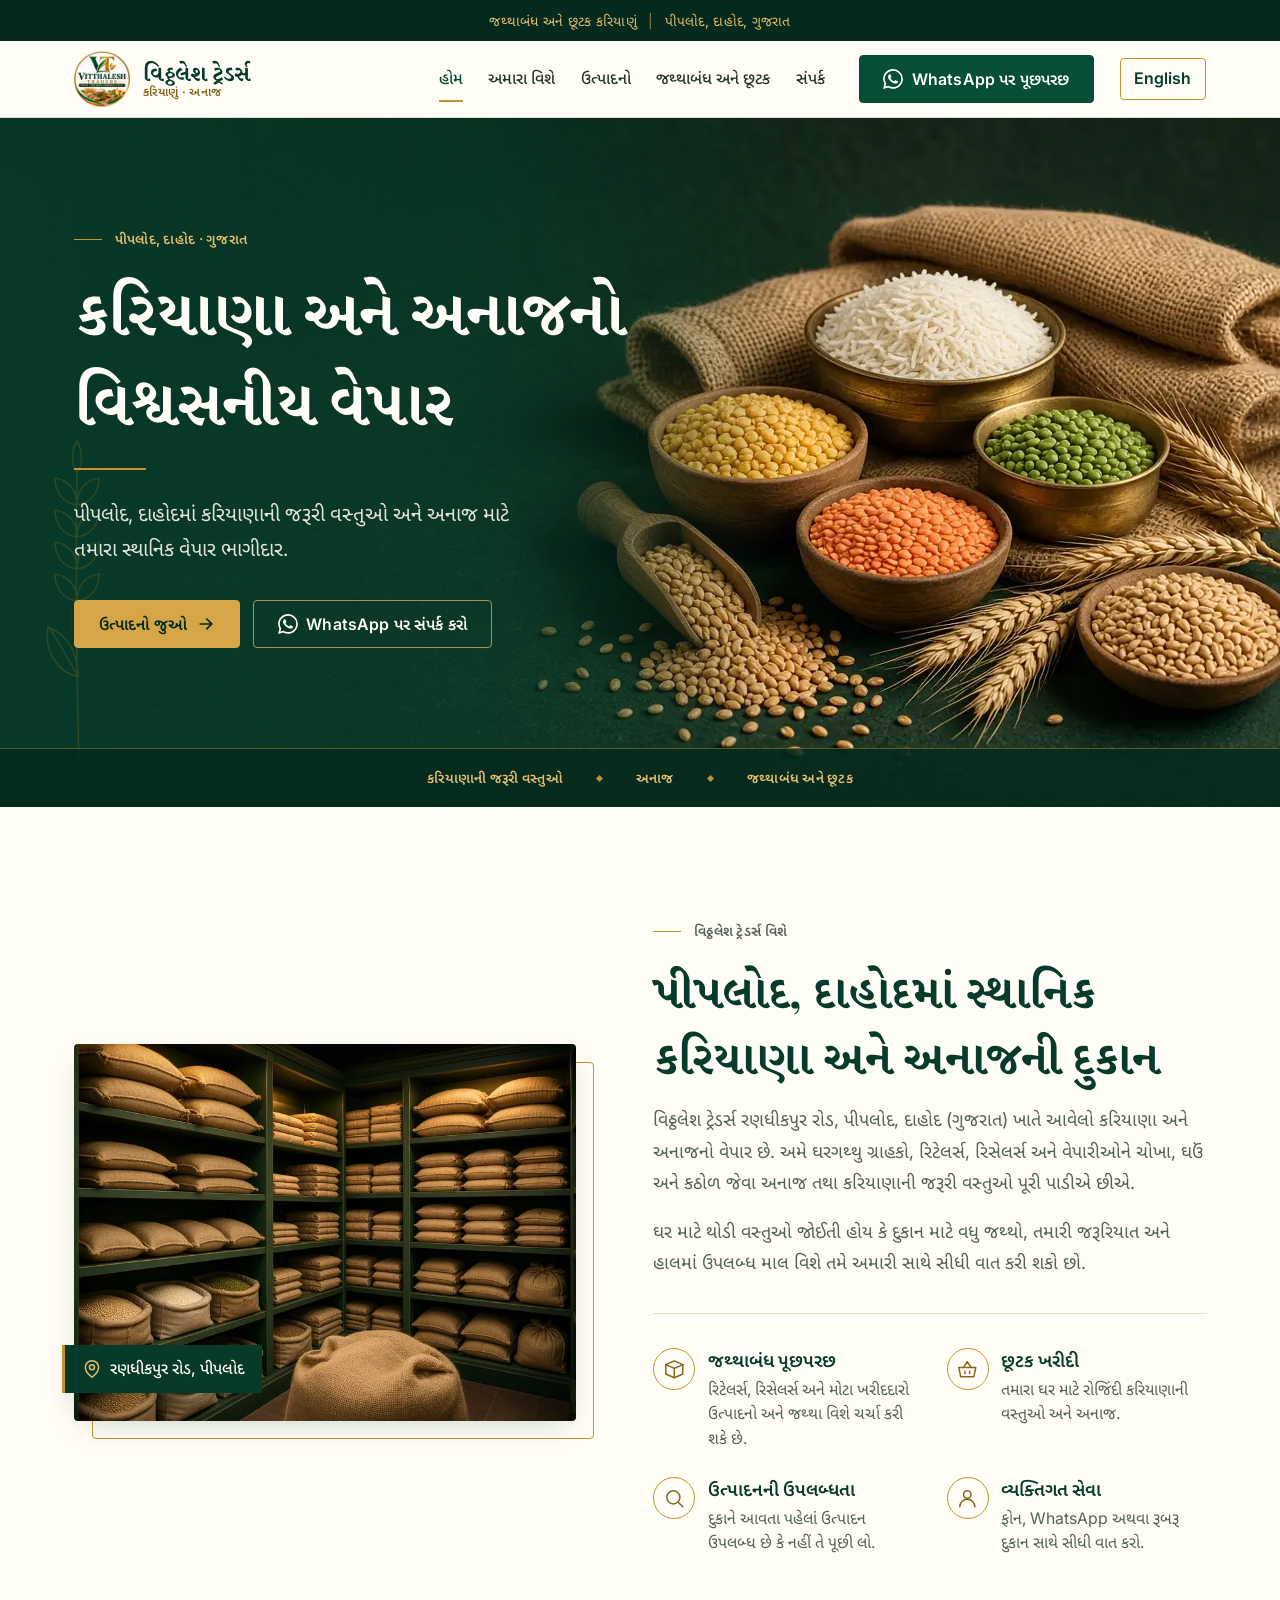
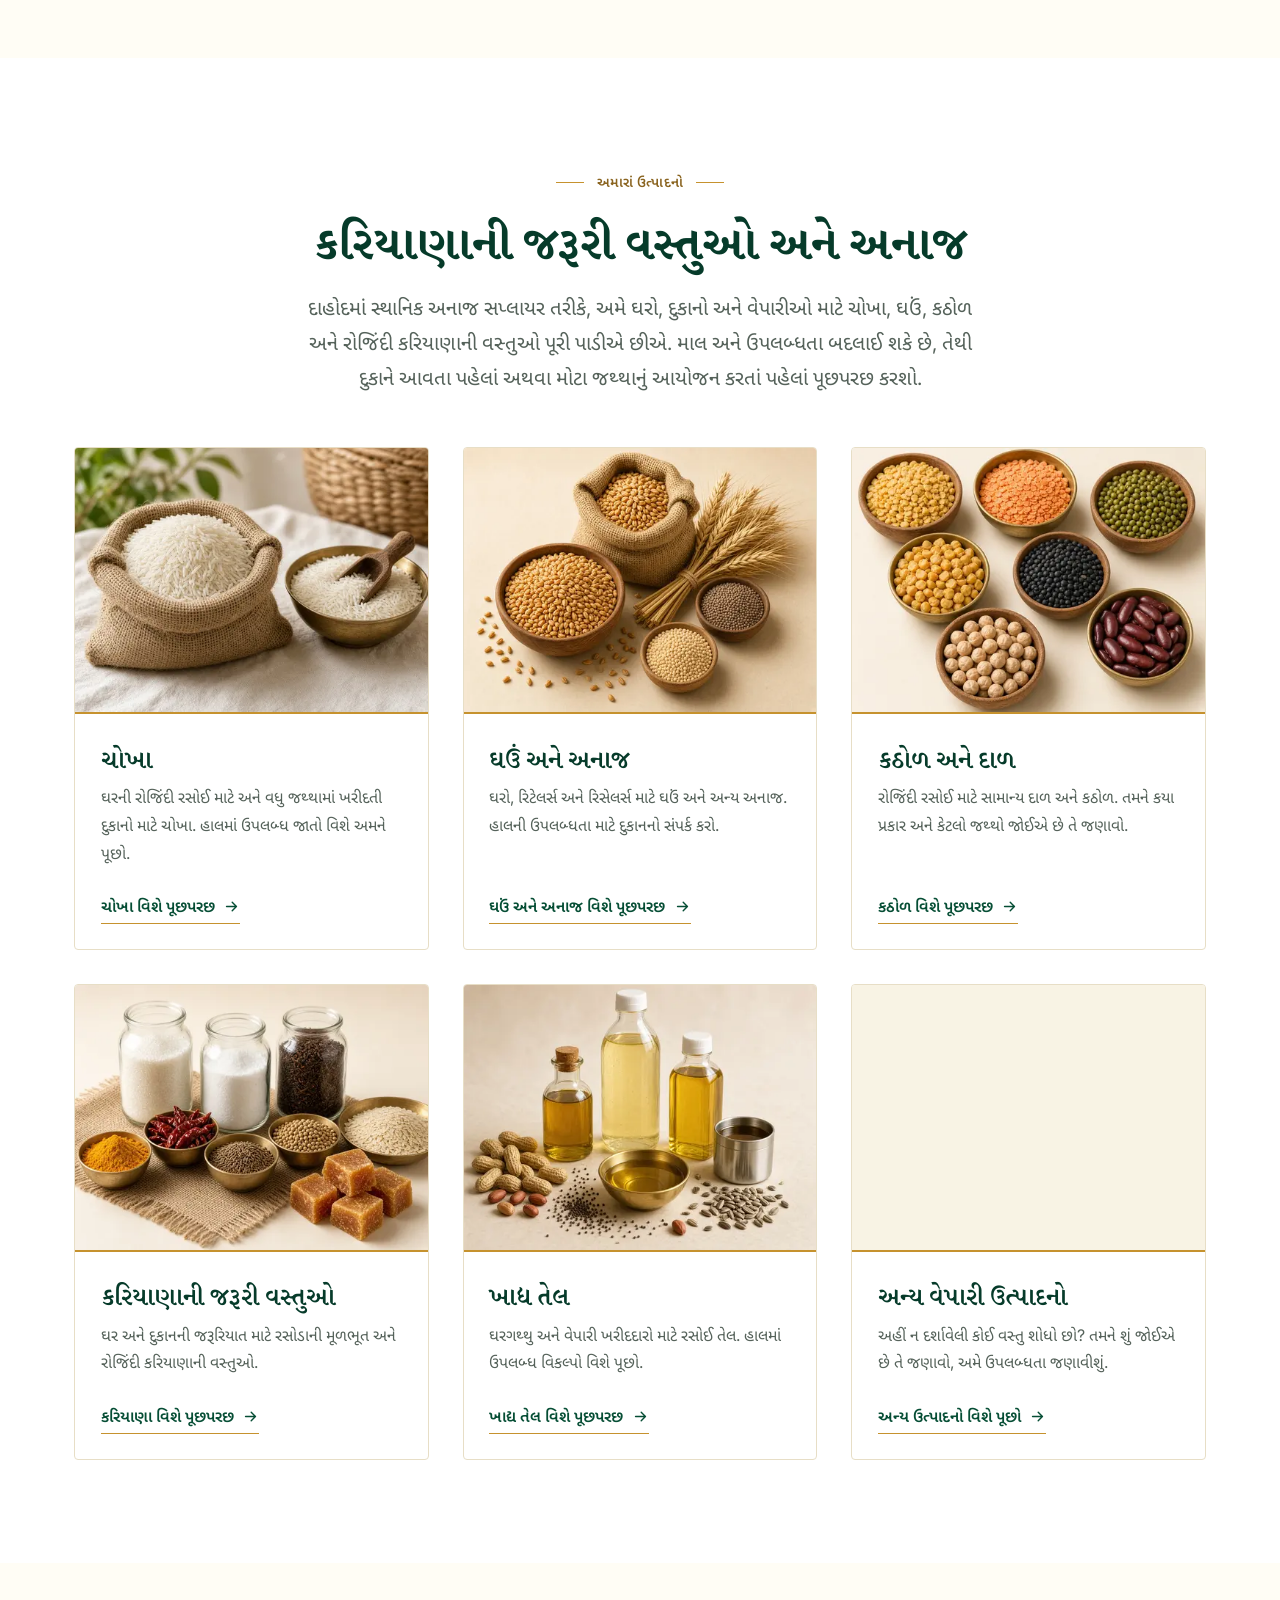
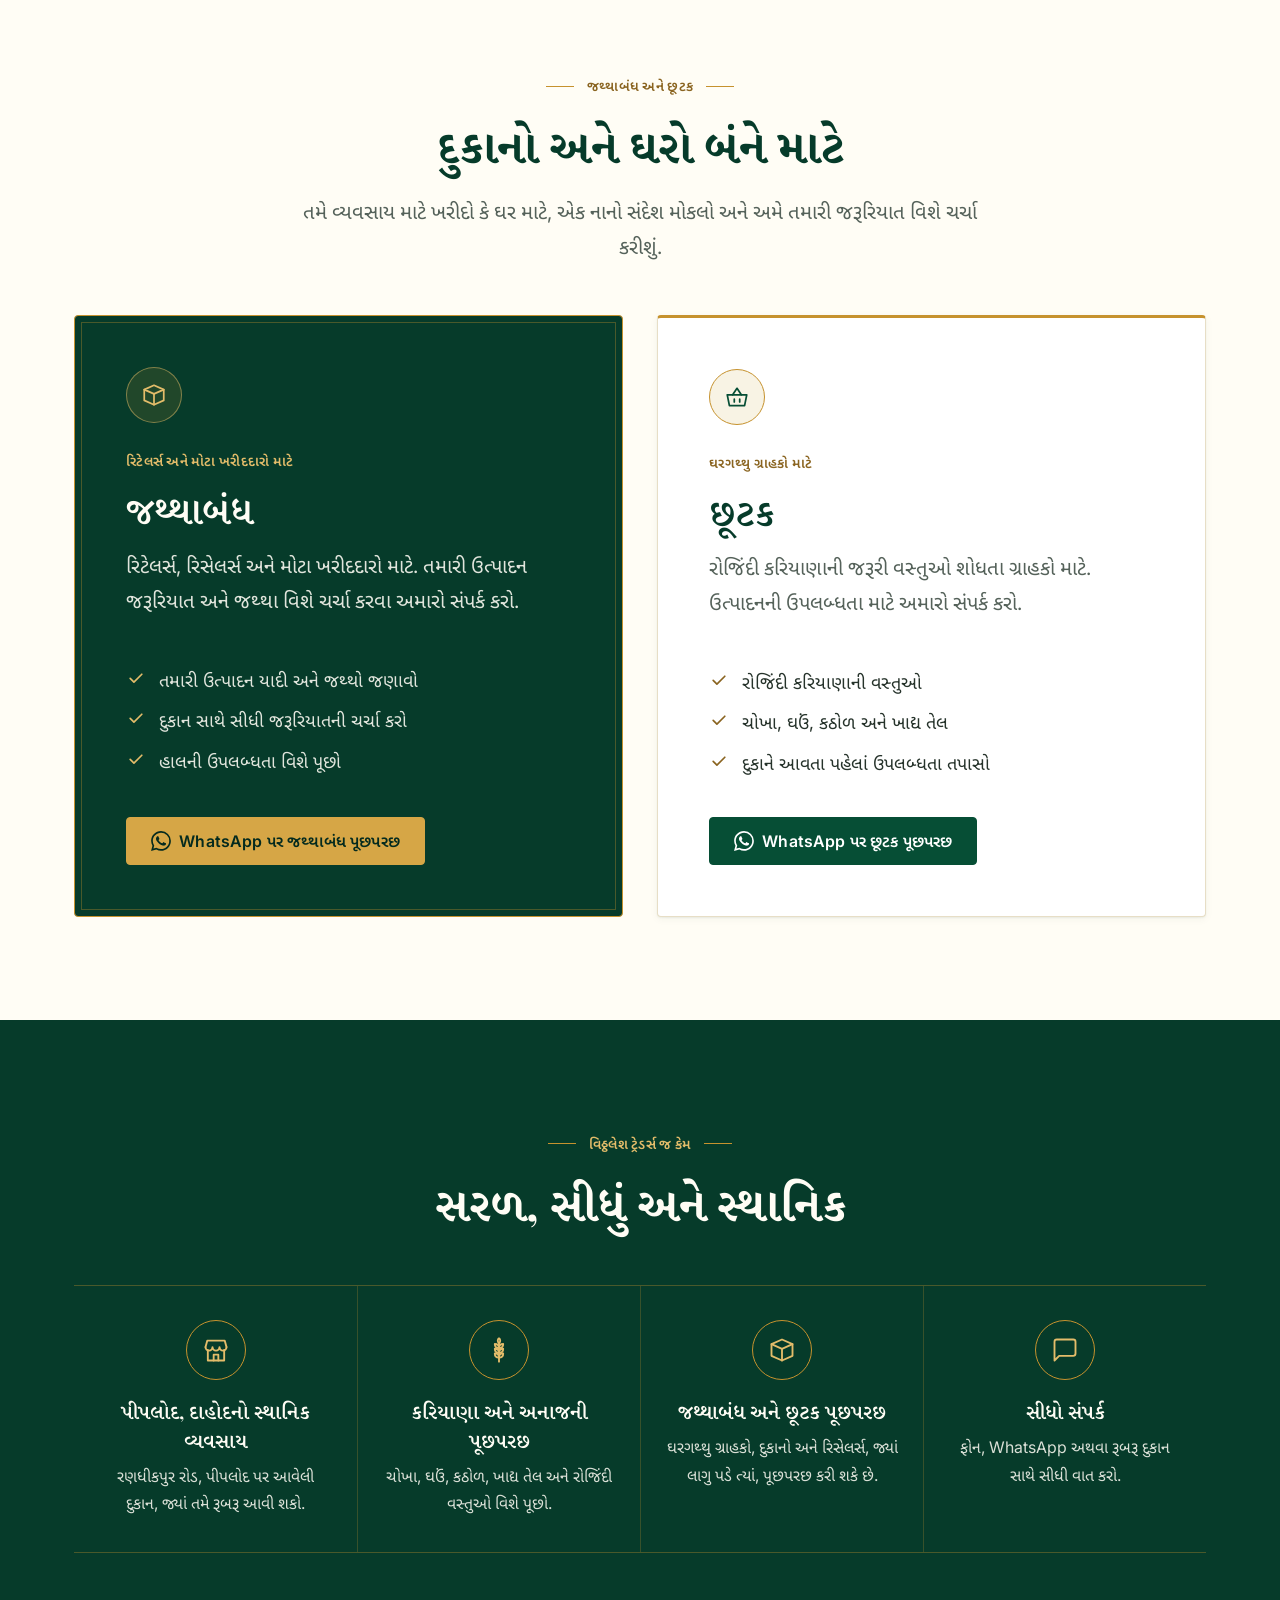
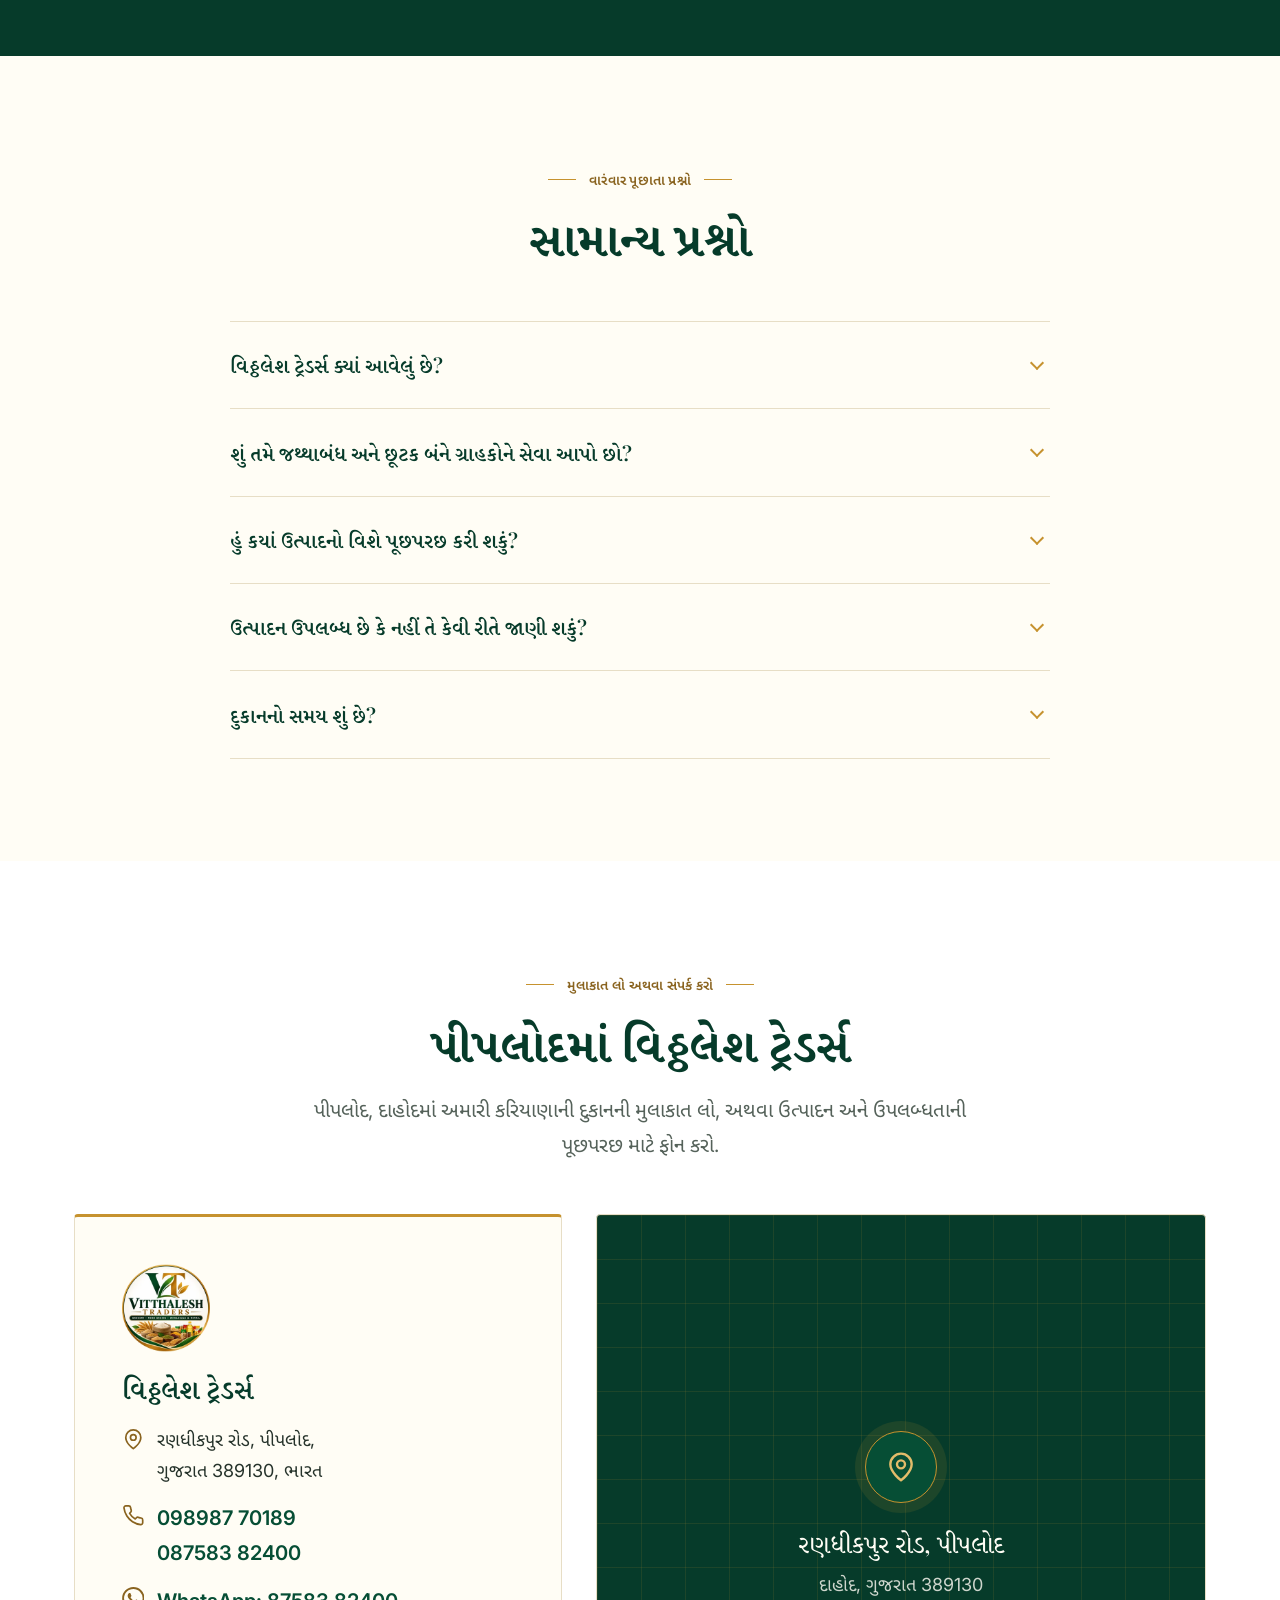
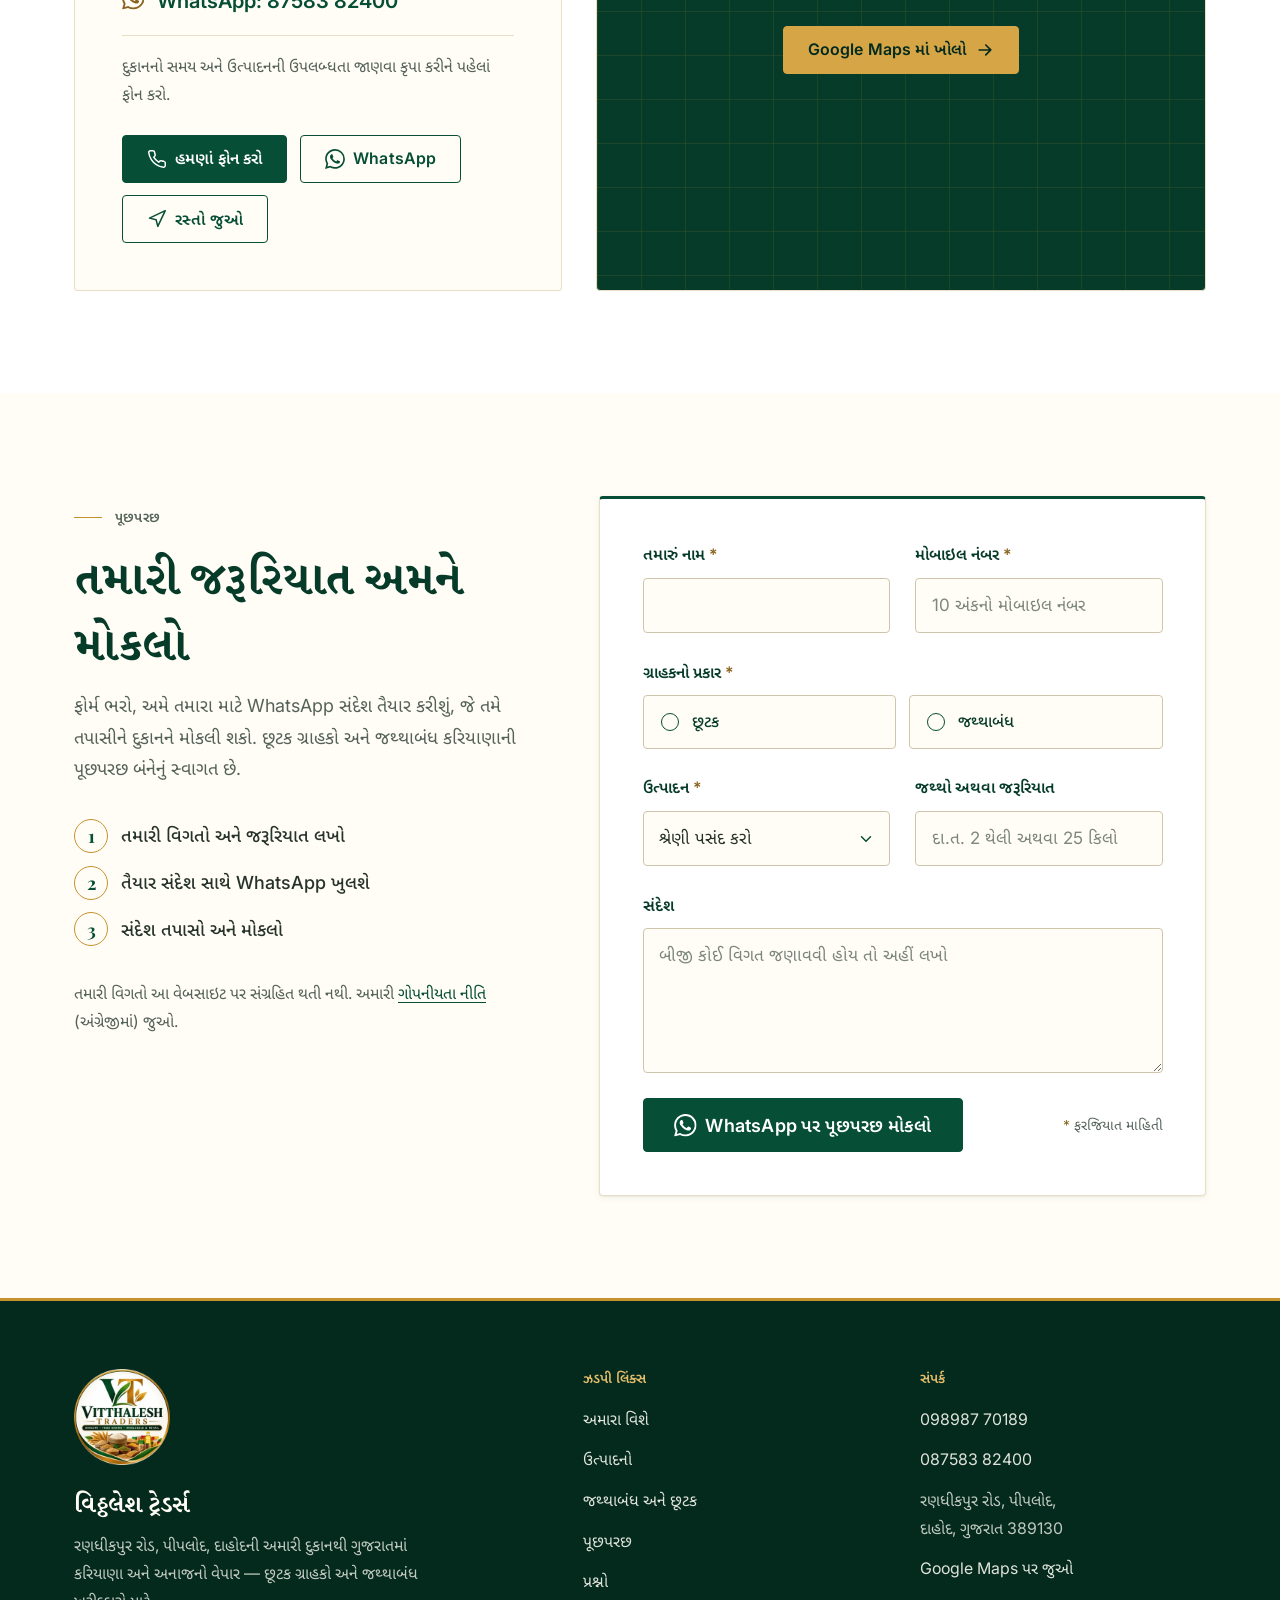
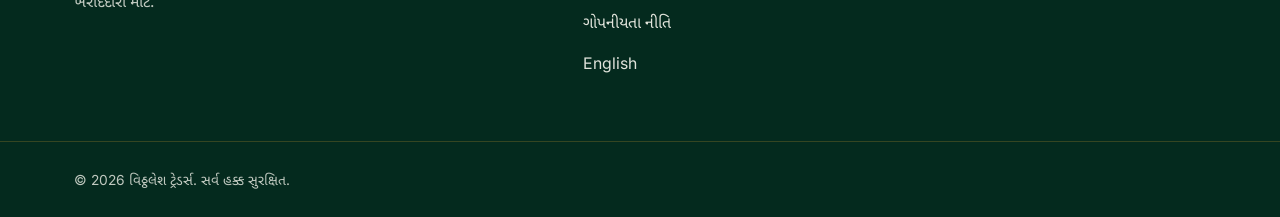
==== commit e57a457e: "Gujarati default at /, English at /en/ Co-authored-by: Cursor <cursoragent@cursor.com>" ====
--- a/index.html
+++ b/index.html
@@ -1,33 +1,37 @@
 <!doctype html>
-<html lang="en-IN">
+<html lang="gu-IN">
 <head>
   <meta charset="utf-8">
   <meta name="viewport" content="width=device-width, initial-scale=1">
-  <title>Vitthalesh Traders | Grocery &amp; Food Grains in Piplod, Dahod</title>
-  <meta name="description" content="Contact Vitthalesh Traders in Piplod, Dahod, Gujarat for grocery essentials and food-grain enquiries. Ask about wholesale and retail availability.">
+  <title>વિઠ્ઠલેશ ટ્રેડર્સ | પીપલોદ, દાહોદમાં કરિયાણું અને અનાજ</title>
+  <meta name="description" content="કરિયાણાની જરૂરી વસ્તુઓ અને અનાજની પૂછપરછ માટે પીપલોદ, દાહોદ (ગુજરાત)માં વિઠ્ઠલેશ ટ્રેડર્સનો સંપર્ક કરો. જથ્થાબંધ અને છૂટક ઉપલબ્ધતા વિશે પૂછો.">
   <meta name="robots" content="index, follow, max-image-preview:large, max-snippet:-1">
   <meta name="theme-color" content="#064E35">
   <meta name="google-site-verification" content="DJzKpGxgeaDRC0Awn_8XjNasFPaAiPW4cQvjRNc2Xdo">
   <meta name="geo.region" content="IN-GJ">
   <meta name="geo.placename" content="Piplod, Dahod, Gujarat">
   <link rel="canonical" href="https://vithhlesh-traders.pages.dev/">
+  <link rel="alternate" hreflang="gu-IN" href="https://vithhlesh-traders.pages.dev/">
+  <link rel="alternate" hreflang="en-IN" href="https://vithhlesh-traders.pages.dev/en/">
+  <link rel="alternate" hreflang="x-default" href="https://vithhlesh-traders.pages.dev/">
 
   <meta property="og:type" content="website">
-  <meta property="og:site_name" content="Vitthalesh Traders">
-  <meta property="og:locale" content="en_IN">
-  <meta property="og:title" content="Vitthalesh Traders | Grocery &amp; Food Grains in Piplod, Dahod">
-  <meta property="og:description" content="Contact Vitthalesh Traders in Piplod, Dahod, Gujarat for grocery essentials and food-grain enquiries. Ask about wholesale and retail availability.">
+  <meta property="og:site_name" content="વિઠ્ઠલેશ ટ્રેડર્સ">
+  <meta property="og:locale" content="gu_IN">
+  <meta property="og:locale:alternate" content="en_IN">
+  <meta property="og:title" content="વિઠ્ઠલેશ ટ્રેડર્સ | પીપલોદ, દાહોદમાં કરિયાણું અને અનાજ">
+  <meta property="og:description" content="કરિયાણાની જરૂરી વસ્તુઓ અને અનાજની પૂછપરછ માટે પીપલોદ, દાહોદ (ગુજરાત)માં વિઠ્ઠલેશ ટ્રેડર્સનો સંપર્ક કરો. જથ્થાબંધ અને છૂટક ઉપલબ્ધતા વિશે પૂછો.">
   <meta property="og:url" content="https://vithhlesh-traders.pages.dev/">
   <meta property="og:image" content="https://vithhlesh-traders.pages.dev/assets/og-image.jpg">
   <meta property="og:image:width" content="1200">
   <meta property="og:image:height" content="630">
-  <meta property="og:image:alt" content="Vitthalesh Traders logo beside bowls of rice, pulses and wheat">
+  <meta property="og:image:alt" content="ચોખા, કઠોળ અને ઘઉંના વાટકા સાથે વિઠ્ઠલેશ ટ્રેડર્સનો લોગો">
   <meta property="og:image:type" content="image/jpeg">
   <meta name="twitter:card" content="summary_large_image">
-  <meta name="twitter:title" content="Vitthalesh Traders | Grocery &amp; Food Grains in Piplod, Dahod">
-  <meta name="twitter:description" content="Grocery essentials and food grains in Piplod, Dahod, Gujarat. Wholesale and retail enquiries welcome.">
+  <meta name="twitter:title" content="વિઠ્ઠલેશ ટ્રેડર્સ | પીપલોદ, દાહોદમાં કરિયાણું અને અનાજ">
+  <meta name="twitter:description" content="પીપલોદ, દાહોદ (ગુજરાત)માં કરિયાણાની જરૂરી વસ્તુઓ અને અનાજ. જથ્થાબંધ અને છૂટક પૂછપરછ આવકાર્ય છે.">
   <meta name="twitter:image" content="https://vithhlesh-traders.pages.dev/assets/og-image.jpg">
-  <meta name="twitter:image:alt" content="Vitthalesh Traders logo beside bowls of rice, pulses and wheat">
+  <meta name="twitter:image:alt" content="ચોખા, કઠોળ અને ઘઉંના વાટકા સાથે વિઠ્ઠલેશ ટ્રેડર્સનો લોગો">
 
   <link rel="icon" href="favicon.ico" sizes="32x32 48x48">
   <link rel="icon" type="image/png" sizes="32x32" href="assets/favicon-32.png">
@@ -36,7 +40,7 @@
 
   <link rel="preconnect" href="https://fonts.googleapis.com">
   <link rel="preconnect" href="https://fonts.gstatic.com" crossorigin>
-  <link rel="stylesheet" href="https://fonts.googleapis.com/css2?family=Inter:wght@400;500;600&family=Playfair+Display:wght@600;700&display=swap">
+  <link rel="stylesheet" href="https://fonts.googleapis.com/css2?family=Inter:wght@400;500;600&family=Noto+Sans+Gujarati:wght@400;500;600&family=Noto+Serif+Gujarati:wght@600;700&family=Playfair+Display:wght@600;700&display=swap">
   <link rel="preload" as="image" type="image/webp" href="assets/hero-grains-1280.webp"
         imagesrcset="assets/hero-grains-768.webp 768w, assets/hero-grains-1280.webp 1280w, assets/hero-grains-1920.webp 1920w"
         imagesizes="100vw" fetchpriority="high">
@@ -52,7 +56,7 @@
         "@type": "GroceryStore",
         "@id": "https://vithhlesh-traders.pages.dev/#business",
         "name": "Vitthalesh Traders",
-        "alternateName": "Vithhlesh Traders",
+        "alternateName": ["વિઠ્ઠલેશ ટ્રેડર્સ", "Vithhlesh Traders"],
         "description": "Grocery and food-grain trading business in Piplod, Dahod, Gujarat, handling retail purchases and wholesale enquiries for rice, wheat, pulses, edible oils and grocery essentials.",
         "url": "https://vithhlesh-traders.pages.dev/",
         "image": "https://vithhlesh-traders.pages.dev/assets/og-image.jpg",
@@ -89,38 +93,39 @@
         "@type": "WebSite",
         "@id": "https://vithhlesh-traders.pages.dev/#website",
         "url": "https://vithhlesh-traders.pages.dev/",
-        "name": "Vitthalesh Traders",
-        "inLanguage": "en-IN",
+        "name": "વિઠ્ઠલેશ ટ્રેડર્સ",
+        "inLanguage": ["gu-IN", "en-IN"],
         "publisher": { "@id": "https://vithhlesh-traders.pages.dev/#business" }
       },
       {
         "@type": "FAQPage",
         "@id": "https://vithhlesh-traders.pages.dev/#faq",
+        "inLanguage": "gu-IN",
         "mainEntity": [
           {
             "@type": "Question",
-            "name": "Where is Vitthalesh Traders located?",
-            "acceptedAnswer": { "@type": "Answer", "text": "Vitthalesh Traders is on Randhik Pur Road, Piplod, Dahod, Gujarat 389130, India." }
+            "name": "વિઠ્ઠલેશ ટ્રેડર્સ ક્યાં આવેલું છે?",
+            "acceptedAnswer": { "@type": "Answer", "text": "વિઠ્ઠલેશ ટ્રેડર્સ રણધીકપુર રોડ, પીપલોદ, દાહોદ, ગુજરાત 389130 ખાતે આવેલું છે." }
           },
           {
             "@type": "Question",
-            "name": "Do you handle both wholesale and retail customers?",
-            "acceptedAnswer": { "@type": "Answer", "text": "Yes. Retailers, resellers and bulk buyers can make wholesale enquiries, and households can buy everyday grocery essentials and food grains at retail." }
+            "name": "શું તમે જથ્થાબંધ અને છૂટક બંને ગ્રાહકોને સેવા આપો છો?",
+            "acceptedAnswer": { "@type": "Answer", "text": "હા. રિટેલર્સ, રિસેલર્સ અને મોટા ખરીદદારો જથ્થાબંધ પૂછપરછ કરી શકે છે, અને ઘરગથ્થુ ગ્રાહકો રોજિંદી કરિયાણાની વસ્તુઓ અને અનાજ છૂટક ખરીદી શકે છે." }
           },
           {
             "@type": "Question",
-            "name": "Which products can I enquire about?",
-            "acceptedAnswer": { "@type": "Answer", "text": "You can enquire about rice, wheat and other grains, pulses and lentils, edible oils, everyday grocery essentials and other trading products." }
+            "name": "હું કયાં ઉત્પાદનો વિશે પૂછપરછ કરી શકું?",
+            "acceptedAnswer": { "@type": "Answer", "text": "તમે ચોખા, ઘઉં અને અન્ય અનાજ, કઠોળ અને દાળ, ખાદ્ય તેલ, રોજિંદી કરિયાણાની વસ્તુઓ અને અન્ય વેપારી ઉત્પાદનો વિશે પૂછપરછ કરી શકો છો." }
           },
           {
             "@type": "Question",
-            "name": "How can I check whether a product is available?",
-            "acceptedAnswer": { "@type": "Answer", "text": "Call 098987 70189 or 087583 82400, send a WhatsApp message to 87583 82400, or use the enquiry form on this website." }
+            "name": "ઉત્પાદન ઉપલબ્ધ છે કે નહીં તે કેવી રીતે જાણી શકું?",
+            "acceptedAnswer": { "@type": "Answer", "text": "098987 70189 અથવા 087583 82400 પર ફોન કરો, 87583 82400 પર WhatsApp સંદેશ મોકલો, અથવા આ વેબસાઇટ પરનું પૂછપરછ ફોર્મ ભરો." }
           },
           {
             "@type": "Question",
-            "name": "What are the shop timings?",
-            "acceptedAnswer": { "@type": "Answer", "text": "Please call the shop before visiting to confirm the current timings." }
+            "name": "દુકાનનો સમય શું છે?",
+            "acceptedAnswer": { "@type": "Answer", "text": "હાલનો સમય જાણવા માટે દુકાને આવતા પહેલાં કૃપા કરીને ફોન કરો." }
           }
         ]
       }
@@ -147,39 +152,41 @@
     <symbol id="i-store" viewBox="0 0 24 24"><g fill="none" stroke="currentColor" stroke-width="1.6" stroke-linecap="round" stroke-linejoin="round"><path d="M3 9.5 4.5 4h15L21 9.5"/><path d="M3 9.5a3 3 0 0 0 6 0 3 3 0 0 0 6 0 3 3 0 0 0 6 0"/><path d="M5 12v9h14v-9"/><path d="M10 21v-5h4v5"/></g></symbol>
   </svg>
 
-  <a class="skip-link" href="#main">Skip to content</a>
+  <a class="skip-link" href="#main">મુખ્ય સામગ્રી પર જાઓ</a>
 
   <div class="announcement">
-    <p class="container">Wholesale &amp; Retail Grocery Supplies <span aria-hidden="true">|</span> Piplod, Dahod, Gujarat</p>
+    <p class="container">જથ્થાબંધ અને છૂટક કરિયાણું <span aria-hidden="true">|</span> પીપલોદ, દાહોદ, ગુજરાત</p>
   </div>
 
   <header class="site-header" data-header>
     <div class="container site-header__inner">
-      <a class="brand" href="#home" aria-label="Vitthalesh Traders – home">
+      <a class="brand" href="#home" aria-label="વિઠ્ઠલેશ ટ્રેડર્સ – હોમ">
         <img class="brand__logo" src="assets/logo-128.webp" width="56" height="56" alt="">
         <span class="brand__text">
-          <span class="brand__name">Vitthalesh Traders</span>
-          <span class="brand__tag">Grocery · Food Grains</span>
+          <span class="brand__name">વિઠ્ઠલેશ ટ્રેડર્સ</span>
+          <span class="brand__tag">કરિયાણું · અનાજ</span>
         </span>
       </a>
 
+      <a class="lang-switch" href="en/" lang="en" hreflang="en" aria-label="View in English (અંગ્રેજીમાં જુઓ)">English</a>
+
       <button class="nav-toggle" type="button" aria-expanded="false" aria-controls="site-nav" data-nav-toggle>
         <svg class="icon" aria-hidden="true"><use href="#i-menu"></use></svg>
-        <span class="visually-hidden" data-nav-toggle-label>Open menu</span>
+        <span class="visually-hidden" data-nav-toggle-label>મેનુ ખોલો</span>
       </button>
 
-      <nav class="site-nav" id="site-nav" aria-label="Main" data-nav>
+      <nav class="site-nav" id="site-nav" aria-label="મુખ્ય મેનુ" data-nav>
         <ul class="site-nav__list">
-          <li><a href="#home" data-nav-link>Home</a></li>
-          <li><a href="#about" data-nav-link>About Us</a></li>
-          <li><a href="#products" data-nav-link>Products</a></li>
-          <li><a href="#wholesale-retail" data-nav-link>Wholesale &amp; Retail</a></li>
-          <li><a href="#contact" data-nav-link>Contact</a></li>
+          <li><a href="#home" data-nav-link>હોમ</a></li>
+          <li><a href="#about" data-nav-link>અમારા વિશે</a></li>
+          <li><a href="#products" data-nav-link>ઉત્પાદનો</a></li>
+          <li><a href="#wholesale-retail" data-nav-link>જથ્થાબંધ અને છૂટક</a></li>
+          <li><a href="#contact" data-nav-link>સંપર્ક</a></li>
         </ul>
         <a class="btn btn--primary site-nav__cta" href="#enquiry" data-wa
-           data-wa-message="Hello Vitthalesh Traders, I would like to make an enquiry.">
+           data-wa-message="નમસ્તે વિઠ્ઠલેશ ટ્રેડર્સ, મારે પૂછપરછ કરવી છે.">
           <svg class="icon" aria-hidden="true"><use href="#i-whatsapp"></use></svg>
-          <span data-wa-label>Enquire on WhatsApp</span>
+          <span data-wa-label>WhatsApp પર પૂછપરછ</span>
         </a>
       </nav>
     </div>
@@ -192,7 +199,7 @@
         <img src="assets/hero-grains-1280.webp"
              srcset="assets/hero-grains-768.webp 768w, assets/hero-grains-1280.webp 1280w, assets/hero-grains-1920.webp 1920w"
              sizes="100vw" width="1920" height="1080" fetchpriority="high" decoding="async"
-             alt="Brass and wooden bowls of rice, toor dal, masoor dal, moong and wheat with jute sacks and wheat ears">
+             alt="શણની થેલીઓ અને ઘઉંની ડૂંડીઓ સાથે ચોખા, તુવેર દાળ, મસૂર દાળ, મગ અને ઘઉંના વાટકા">
       </div>
 
       <svg class="hero__wheat" viewBox="0 0 120 340" aria-hidden="true" focusable="false">
@@ -210,19 +217,19 @@
 
       <div class="container hero__inner">
         <div class="hero__content">
-          <p class="eyebrow eyebrow--light">Piplod, Dahod · Gujarat</p>
-          <h1 class="hero__title" id="hero-title">Trusted Grocery &amp; Grain Trading</h1>
-          <p class="hero__lead">Your local trading partner for grocery essentials and food grains in Piplod, Dahod.</p>
+          <p class="eyebrow eyebrow--light">પીપલોદ, દાહોદ · ગુજરાત</p>
+          <h1 class="hero__title" id="hero-title">કરિયાણા અને અનાજનો વિશ્વસનીય વેપાર</h1>
+          <p class="hero__lead">પીપલોદ, દાહોદમાં કરિયાણાની જરૂરી વસ્તુઓ અને અનાજ માટે તમારા સ્થાનિક વેપાર ભાગીદાર.</p>
           <div class="hero__actions">
             <a class="btn btn--gold" href="#products">
-              Explore Products
+              ઉત્પાદનો જુઓ
               <svg class="icon" aria-hidden="true"><use href="#i-arrow"></use></svg>
             </a>
             <a class="btn btn--outline-light" href="#enquiry" data-wa
-               data-wa-message="Hello Vitthalesh Traders, I found you on your website and would like to enquire about your products."
-               data-wa-fallback="Call the Shop">
+               data-wa-message="નમસ્તે વિઠ્ઠલેશ ટ્રેડર્સ, મેં તમારી વેબસાઇટ જોઈ અને મારે તમારાં ઉત્પાદનો વિશે પૂછપરછ કરવી છે."
+               data-wa-fallback="દુકાને ફોન કરો">
               <svg class="icon" aria-hidden="true"><use href="#i-whatsapp"></use></svg>
-              <span data-wa-label>Contact Us on WhatsApp</span>
+              <span data-wa-label>WhatsApp પર સંપર્ક કરો</span>
             </a>
           </div>
         </div>
@@ -230,9 +237,9 @@
 
       <div class="hero__strip">
         <ul class="container hero__strip-list">
-          <li>Grocery Essentials</li>
-          <li>Food Grains</li>
-          <li>Wholesale &amp; Retail</li>
+          <li>કરિયાણાની જરૂરી વસ્તુઓ</li>
+          <li>અનાજ</li>
+          <li>જથ્થાબંધ અને છૂટક</li>
         </ul>
       </div>
     </section>
@@ -245,36 +252,36 @@
             <img src="assets/trading-products-800.webp"
                  srcset="assets/trading-products-480.webp 480w, assets/trading-products-800.webp 800w"
                  sizes="(min-width: 960px) 520px, 92vw" width="800" height="600" loading="lazy" decoding="async"
-                 alt="Shelves stacked with jute sacks of grains and packed grocery goods">
+                 alt="અનાજની શણની થેલીઓ અને પેક કરેલા કરિયાણાથી ભરેલા છાજલા">
           </div>
           <p class="about__badge">
             <svg class="icon" aria-hidden="true"><use href="#i-pin"></use></svg>
-            Randhik Pur Road, Piplod
+            રણધીકપુર રોડ, પીપલોદ
           </p>
         </div>
 
         <div class="about__content reveal">
-          <p class="eyebrow">About Vitthalesh Traders</p>
-          <h2 class="section-title" id="about-title">A local grocery &amp; grain trading shop in Piplod, Dahod</h2>
-          <p>Vitthalesh Traders is a grocery and food-grain trading business on Randhik Pur Road, Piplod, in Dahod, Gujarat. We serve households, retailers, resellers and traders with grocery essentials and food grains such as rice, wheat and pulses.</p>
-          <p>Whether you need a few items for your home or larger quantities for your shop, you can speak to us directly about what you need and what is currently available.</p>
+          <p class="eyebrow">વિઠ્ઠલેશ ટ્રેડર્સ વિશે</p>
+          <h2 class="section-title" id="about-title">પીપલોદ, દાહોદમાં સ્થાનિક કરિયાણા અને અનાજની દુકાન</h2>
+          <p>વિઠ્ઠલેશ ટ્રેડર્સ રણધીકપુર રોડ, પીપલોદ, દાહોદ (ગુજરાત) ખાતે આવેલો કરિયાણા અને અનાજનો વેપાર છે. અમે ઘરગથ્થુ ગ્રાહકો, રિટેલર્સ, રિસેલર્સ અને વેપારીઓને ચોખા, ઘઉં અને કઠોળ જેવા અનાજ તથા કરિયાણાની જરૂરી વસ્તુઓ પૂરી પાડીએ છીએ.</p>
+          <p>ઘર માટે થોડી વસ્તુઓ જોઈતી હોય કે દુકાન માટે વધુ જથ્થો, તમારી જરૂરિયાત અને હાલમાં ઉપલબ્ધ માલ વિશે તમે અમારી સાથે સીધી વાત કરી શકો છો.</p>
 
           <ul class="feature-list">
             <li>
               <span class="feature-list__icon"><svg class="icon" aria-hidden="true"><use href="#i-boxes"></use></svg></span>
-              <div><h3>Wholesale enquiries</h3><p>Retailers, resellers and bulk buyers can discuss products and quantities.</p></div>
+              <div><h3>જથ્થાબંધ પૂછપરછ</h3><p>રિટેલર્સ, રિસેલર્સ અને મોટા ખરીદદારો ઉત્પાદનો અને જથ્થા વિશે ચર્ચા કરી શકે છે.</p></div>
             </li>
             <li>
               <span class="feature-list__icon"><svg class="icon" aria-hidden="true"><use href="#i-basket"></use></svg></span>
-              <div><h3>Retail purchases</h3><p>Everyday grocery essentials and food grains for your household.</p></div>
+              <div><h3>છૂટક ખરીદી</h3><p>તમારા ઘર માટે રોજિંદી કરિયાણાની વસ્તુઓ અને અનાજ.</p></div>
             </li>
             <li>
               <span class="feature-list__icon"><svg class="icon" aria-hidden="true"><use href="#i-search"></use></svg></span>
-              <div><h3>Product availability</h3><p>Ask whether a product is available before you visit the shop.</p></div>
+              <div><h3>ઉત્પાદનની ઉપલબ્ધતા</h3><p>દુકાને આવતા પહેલાં ઉત્પાદન ઉપલબ્ધ છે કે નહીં તે પૂછી લો.</p></div>
             </li>
             <li>
               <span class="feature-list__icon"><svg class="icon" aria-hidden="true"><use href="#i-user"></use></svg></span>
-              <div><h3>Personal service</h3><p>Speak with the shop directly by phone, WhatsApp or in person.</p></div>
+              <div><h3>વ્યક્તિગત સેવા</h3><p>ફોન, WhatsApp અથવા રૂબરૂ દુકાન સાથે સીધી વાત કરો.</p></div>
             </li>
           </ul>
         </div>
@@ -285,91 +292,91 @@
     <section class="section section--white" id="products" aria-labelledby="products-title">
       <div class="container">
         <header class="section-head reveal">
-          <p class="eyebrow">Our Products</p>
-          <h2 class="section-title" id="products-title">Grocery essentials &amp; food grains</h2>
-          <p class="section-lead">As a local food grains supplier in Dahod, we offer rice, wheat, pulses and everyday grocery items for homes, shops and traders. Our range and availability can change, so please enquire before visiting or planning a bulk requirement.</p>
+          <p class="eyebrow">અમારાં ઉત્પાદનો</p>
+          <h2 class="section-title" id="products-title">કરિયાણાની જરૂરી વસ્તુઓ અને અનાજ</h2>
+          <p class="section-lead">દાહોદમાં સ્થાનિક અનાજ સપ્લાયર તરીકે, અમે ઘરો, દુકાનો અને વેપારીઓ માટે ચોખા, ઘઉં, કઠોળ અને રોજિંદી કરિયાણાની વસ્તુઓ પૂરી પાડીએ છીએ. માલ અને ઉપલબ્ધતા બદલાઈ શકે છે, તેથી દુકાને આવતા પહેલાં અથવા મોટા જથ્થાનું આયોજન કરતાં પહેલાં પૂછપરછ કરશો.</p>
         </header>
 
         <!--
-          Product categories. To remove a category, delete its <article>.
+          Product categories. Keep these in sync with the English page (en/index.html).
           The enquiry form's product list is built automatically from these cards.
         -->
         <div class="product-grid">
-          <article class="product-card reveal" data-product="Rice">
+          <article class="product-card reveal" data-product="ચોખા">
             <div class="product-card__media">
               <img src="assets/rice-800.webp" srcset="assets/rice-480.webp 480w, assets/rice-800.webp 800w"
                    sizes="(min-width: 1100px) 370px, (min-width: 640px) 46vw, 92vw" width="800" height="600"
-                   loading="lazy" decoding="async" alt="White long-grain rice in a jute sack and a brass bowl with a wooden scoop">
+                   loading="lazy" decoding="async" alt="શણની થેલી અને પિત્તળના વાટકામાં લાંબા દાણાના સફેદ ચોખા">
             </div>
             <div class="product-card__body">
-              <h3>Rice</h3>
-              <p>Rice for everyday household cooking and for shops buying in larger quantities. Ask us about the varieties currently available.</p>
-              <a class="link-arrow" href="#enquiry" data-enquire="Rice">Enquire about rice <svg class="icon" aria-hidden="true"><use href="#i-arrow"></use></svg></a>
-            </div>
-          </article>
-
-          <article class="product-card reveal" data-product="Wheat and grains">
+              <h3>ચોખા</h3>
+              <p>ઘરની રોજિંદી રસોઈ માટે અને વધુ જથ્થામાં ખરીદતી દુકાનો માટે ચોખા. હાલમાં ઉપલબ્ધ જાતો વિશે અમને પૂછો.</p>
+              <a class="link-arrow" href="#enquiry" data-enquire="ચોખા">ચોખા વિશે પૂછપરછ <svg class="icon" aria-hidden="true"><use href="#i-arrow"></use></svg></a>
+            </div>
+          </article>
+
+          <article class="product-card reveal" data-product="ઘઉં અને અનાજ">
             <div class="product-card__media">
               <img src="assets/wheat-800.webp" srcset="assets/wheat-480.webp 480w, assets/wheat-800.webp 800w"
                    sizes="(min-width: 1100px) 370px, (min-width: 640px) 46vw, 92vw" width="800" height="600"
-                   loading="lazy" decoding="async" alt="Wheat grains in a wooden bowl and jute sack beside a bundle of wheat ears and bowls of millet">
+                   loading="lazy" decoding="async" alt="લાકડાના વાટકા અને શણની થેલીમાં ઘઉં, બાજુમાં ઘઉંની ડૂંડીઓ અને બાજરીના વાટકા">
             </div>
             <div class="product-card__body">
-              <h3>Wheat &amp; Grains</h3>
-              <p>Wheat and other food grains for homes, retailers and resellers. Contact the shop for current availability.</p>
-              <a class="link-arrow" href="#enquiry" data-enquire="Wheat and grains">Enquire about wheat &amp; grains <svg class="icon" aria-hidden="true"><use href="#i-arrow"></use></svg></a>
-            </div>
-          </article>
-
-          <article class="product-card reveal" data-product="Pulses and lentils">
+              <h3>ઘઉં અને અનાજ</h3>
+              <p>ઘરો, રિટેલર્સ અને રિસેલર્સ માટે ઘઉં અને અન્ય અનાજ. હાલની ઉપલબ્ધતા માટે દુકાનનો સંપર્ક કરો.</p>
+              <a class="link-arrow" href="#enquiry" data-enquire="ઘઉં અને અનાજ">ઘઉં અને અનાજ વિશે પૂછપરછ <svg class="icon" aria-hidden="true"><use href="#i-arrow"></use></svg></a>
+            </div>
+          </article>
+
+          <article class="product-card reveal" data-product="કઠોળ અને દાળ">
             <div class="product-card__media">
               <img src="assets/pulses-800.webp" srcset="assets/pulses-480.webp 480w, assets/pulses-800.webp 800w"
                    sizes="(min-width: 1100px) 370px, (min-width: 640px) 46vw, 92vw" width="800" height="600"
-                   loading="lazy" decoding="async" alt="Bowls of toor dal, masoor dal, moong, chana, black urad, chickpeas and rajma">
+                   loading="lazy" decoding="async" alt="તુવેર દાળ, મસૂર દાળ, મગ, ચણા દાળ, અડદ, કાબુલી ચણા અને રાજમાના વાટકા">
             </div>
             <div class="product-card__body">
-              <h3>Pulses &amp; Lentils</h3>
-              <p>Common dals and lentils for daily cooking. Tell us which types and quantities you need.</p>
-              <a class="link-arrow" href="#enquiry" data-enquire="Pulses and lentils">Enquire about pulses <svg class="icon" aria-hidden="true"><use href="#i-arrow"></use></svg></a>
-            </div>
-          </article>
-
-          <article class="product-card reveal" data-product="Grocery essentials">
+              <h3>કઠોળ અને દાળ</h3>
+              <p>રોજિંદી રસોઈ માટે સામાન્ય દાળ અને કઠોળ. તમને કયા પ્રકાર અને કેટલો જથ્થો જોઈએ છે તે જણાવો.</p>
+              <a class="link-arrow" href="#enquiry" data-enquire="કઠોળ અને દાળ">કઠોળ વિશે પૂછપરછ <svg class="icon" aria-hidden="true"><use href="#i-arrow"></use></svg></a>
+            </div>
+          </article>
+
+          <article class="product-card reveal" data-product="કરિયાણાની જરૂરી વસ્તુઓ">
             <div class="product-card__media">
               <img src="assets/groceries-800.webp" srcset="assets/groceries-480.webp 480w, assets/groceries-800.webp 800w"
                    sizes="(min-width: 1100px) 370px, (min-width: 640px) 46vw, 92vw" width="800" height="600"
-                   loading="lazy" decoding="async" alt="Jars of sugar, salt and tea with bowls of turmeric, red chillies, cumin and jaggery">
+                   loading="lazy" decoding="async" alt="ખાંડ, મીઠું અને ચાની બરણીઓ સાથે હળદર, લાલ મરચાં, જીરું અને ગોળના વાટકા">
             </div>
             <div class="product-card__body">
-              <h3>Grocery Essentials</h3>
-              <p>Kitchen staples and daily grocery items for household and shop requirements.</p>
-              <a class="link-arrow" href="#enquiry" data-enquire="Grocery essentials">Enquire about groceries <svg class="icon" aria-hidden="true"><use href="#i-arrow"></use></svg></a>
-            </div>
-          </article>
-
-          <article class="product-card reveal" data-product="Edible oils">
+              <h3>કરિયાણાની જરૂરી વસ્તુઓ</h3>
+              <p>ઘર અને દુકાનની જરૂરિયાત માટે રસોડાની મૂળભૂત અને રોજિંદી કરિયાણાની વસ્તુઓ.</p>
+              <a class="link-arrow" href="#enquiry" data-enquire="કરિયાણાની જરૂરી વસ્તુઓ">કરિયાણા વિશે પૂછપરછ <svg class="icon" aria-hidden="true"><use href="#i-arrow"></use></svg></a>
+            </div>
+          </article>
+
+          <article class="product-card reveal" data-product="ખાદ્ય તેલ">
             <div class="product-card__media">
               <img src="assets/edible-oils-800.webp" srcset="assets/edible-oils-480.webp 480w, assets/edible-oils-800.webp 800w"
                    sizes="(min-width: 1100px) 370px, (min-width: 640px) 46vw, 92vw" width="800" height="600"
-                   loading="lazy" decoding="async" alt="Bottles of cooking oil with groundnuts, mustard seeds and sunflower seeds">
+                   loading="lazy" decoding="async" alt="મગફળી, રાઈ અને સૂરજમુખીના બીજ સાથે રસોઈ તેલની બોટલો">
             </div>
             <div class="product-card__body">
-              <h3>Edible Oils</h3>
-              <p>Cooking oils for household and trade buyers. Ask about the options we currently stock.</p>
-              <a class="link-arrow" href="#enquiry" data-enquire="Edible oils">Enquire about edible oils <svg class="icon" aria-hidden="true"><use href="#i-arrow"></use></svg></a>
-            </div>
-          </article>
-
-          <article class="product-card reveal" data-product="Other trading products">
+              <h3>ખાદ્ય તેલ</h3>
+              <p>ઘરગથ્થુ અને વેપારી ખરીદદારો માટે રસોઈ તેલ. હાલમાં ઉપલબ્ધ વિકલ્પો વિશે પૂછો.</p>
+              <a class="link-arrow" href="#enquiry" data-enquire="ખાદ્ય તેલ">ખાદ્ય તેલ વિશે પૂછપરછ <svg class="icon" aria-hidden="true"><use href="#i-arrow"></use></svg></a>
+            </div>
+          </article>
+
+          <article class="product-card reveal" data-product="અન્ય વેપારી ઉત્પાદનો">
             <div class="product-card__media">
               <img src="assets/trading-products-800.webp" srcset="assets/trading-products-480.webp 480w, assets/trading-products-800.webp 800w"
                    sizes="(min-width: 1100px) 370px, (min-width: 640px) 46vw, 92vw" width="800" height="600"
-                   loading="lazy" decoding="async" alt="Store shelves with stacked jute sacks and packed goods">
+                   loading="lazy" decoding="async" alt="શણની થેલીઓ અને પેક કરેલા માલથી ભરેલા દુકાનના છાજલા">
             </div>
             <div class="product-card__body">
-              <h3>Other Trading Products</h3>
-              <p>Looking for something not listed here? Tell us what you need and we will confirm whether it is available.</p>
-              <a class="link-arrow" href="#enquiry" data-enquire="Other trading products">Ask about other products <svg class="icon" aria-hidden="true"><use href="#i-arrow"></use></svg></a>
+              <h3>અન્ય વેપારી ઉત્પાદનો</h3>
+              <p>અહીં ન દર્શાવેલી કોઈ વસ્તુ શોધો છો? તમને શું જોઈએ છે તે જણાવો, અમે ઉપલબ્ધતા જણાવીશું.</p>
+              <a class="link-arrow" href="#enquiry" data-enquire="અન્ય વેપારી ઉત્પાદનો">અન્ય ઉત્પાદનો વિશે પૂછો <svg class="icon" aria-hidden="true"><use href="#i-arrow"></use></svg></a>
             </div>
           </article>
         </div>
@@ -380,45 +387,45 @@
     <section class="section section--ivory" id="wholesale-retail" aria-labelledby="wr-title">
       <div class="container">
         <header class="section-head reveal">
-          <p class="eyebrow">Wholesale &amp; Retail</p>
-          <h2 class="section-title" id="wr-title">For shops and households alike</h2>
-          <p class="section-lead">Whether you buy for your business or your kitchen, start with a quick message and we will discuss your requirement.</p>
+          <p class="eyebrow">જથ્થાબંધ અને છૂટક</p>
+          <h2 class="section-title" id="wr-title">દુકાનો અને ઘરો બંને માટે</h2>
+          <p class="section-lead">તમે વ્યવસાય માટે ખરીદો કે ઘર માટે, એક નાનો સંદેશ મોકલો અને અમે તમારી જરૂરિયાત વિશે ચર્ચા કરીશું.</p>
         </header>
 
         <div class="wr-grid">
           <article class="wr-panel wr-panel--wholesale reveal">
             <span class="wr-panel__icon"><svg class="icon" aria-hidden="true"><use href="#i-boxes"></use></svg></span>
-            <p class="wr-panel__kicker">For retailers &amp; bulk buyers</p>
-            <h3>Wholesale</h3>
-            <p>For retailers, resellers and bulk buyers. Contact us to discuss your product requirements and quantities.</p>
+            <p class="wr-panel__kicker">રિટેલર્સ અને મોટા ખરીદદારો માટે</p>
+            <h3>જથ્થાબંધ</h3>
+            <p>રિટેલર્સ, રિસેલર્સ અને મોટા ખરીદદારો માટે. તમારી ઉત્પાદન જરૂરિયાત અને જથ્થા વિશે ચર્ચા કરવા અમારો સંપર્ક કરો.</p>
             <ul class="check-list">
-              <li><svg class="icon" aria-hidden="true"><use href="#i-check"></use></svg>Share your product list and quantities</li>
-              <li><svg class="icon" aria-hidden="true"><use href="#i-check"></use></svg>Discuss requirements directly with the shop</li>
-              <li><svg class="icon" aria-hidden="true"><use href="#i-check"></use></svg>Ask about current availability</li>
+              <li><svg class="icon" aria-hidden="true"><use href="#i-check"></use></svg>તમારી ઉત્પાદન યાદી અને જથ્થો જણાવો</li>
+              <li><svg class="icon" aria-hidden="true"><use href="#i-check"></use></svg>દુકાન સાથે સીધી જરૂરિયાતની ચર્ચા કરો</li>
+              <li><svg class="icon" aria-hidden="true"><use href="#i-check"></use></svg>હાલની ઉપલબ્ધતા વિશે પૂછો</li>
             </ul>
             <a class="btn btn--gold" href="#enquiry" data-wa
-               data-wa-message="Hello Vitthalesh Traders, I have a wholesale enquiry.&#10;Products needed: &#10;Approximate quantities: "
-               data-wa-fallback="Call for Wholesale">
+               data-wa-message="નમસ્તે વિઠ્ઠલેશ ટ્રેડર્સ, મારે જથ્થાબંધ પૂછપરછ કરવી છે.&#10;જરૂરી ઉત્પાદનો: &#10;અંદાજિત જથ્થો: "
+               data-wa-fallback="જથ્થાબંધ માટે ફોન કરો">
               <svg class="icon" aria-hidden="true"><use href="#i-whatsapp"></use></svg>
-              <span data-wa-label>Wholesale Enquiry on WhatsApp</span>
+              <span data-wa-label>WhatsApp પર જથ્થાબંધ પૂછપરછ</span>
             </a>
           </article>
 
           <article class="wr-panel wr-panel--retail reveal">
             <span class="wr-panel__icon"><svg class="icon" aria-hidden="true"><use href="#i-basket"></use></svg></span>
-            <p class="wr-panel__kicker">For households</p>
-            <h3>Retail</h3>
-            <p>For customers looking for everyday grocery essentials. Contact us for product availability.</p>
+            <p class="wr-panel__kicker">ઘરગથ્થુ ગ્રાહકો માટે</p>
+            <h3>છૂટક</h3>
+            <p>રોજિંદી કરિયાણાની જરૂરી વસ્તુઓ શોધતા ગ્રાહકો માટે. ઉત્પાદનની ઉપલબ્ધતા માટે અમારો સંપર્ક કરો.</p>
             <ul class="check-list">
-              <li><svg class="icon" aria-hidden="true"><use href="#i-check"></use></svg>Everyday grocery essentials</li>
-              <li><svg class="icon" aria-hidden="true"><use href="#i-check"></use></svg>Rice, wheat, pulses and edible oils</li>
-              <li><svg class="icon" aria-hidden="true"><use href="#i-check"></use></svg>Check availability before you visit</li>
+              <li><svg class="icon" aria-hidden="true"><use href="#i-check"></use></svg>રોજિંદી કરિયાણાની વસ્તુઓ</li>
+              <li><svg class="icon" aria-hidden="true"><use href="#i-check"></use></svg>ચોખા, ઘઉં, કઠોળ અને ખાદ્ય તેલ</li>
+              <li><svg class="icon" aria-hidden="true"><use href="#i-check"></use></svg>દુકાને આવતા પહેલાં ઉપલબ્ધતા તપાસો</li>
             </ul>
             <a class="btn btn--primary" href="#enquiry" data-wa
-               data-wa-message="Hello Vitthalesh Traders, I would like to check the availability of: "
-               data-wa-fallback="Call for Availability">
+               data-wa-message="નમસ્તે વિઠ્ઠલેશ ટ્રેડર્સ, મારે આ વસ્તુની ઉપલબ્ધતા જાણવી છે: "
+               data-wa-fallback="ઉપલબ્ધતા માટે ફોન કરો">
               <svg class="icon" aria-hidden="true"><use href="#i-whatsapp"></use></svg>
-              <span data-wa-label>Retail Enquiry on WhatsApp</span>
+              <span data-wa-label>WhatsApp પર છૂટક પૂછપરછ</span>
             </a>
           </article>
         </div>
@@ -429,30 +436,30 @@
     <section class="section section--green" id="why-us" aria-labelledby="why-title">
       <div class="container">
         <header class="section-head section-head--light reveal">
-          <p class="eyebrow eyebrow--light">Why Vitthalesh Traders</p>
-          <h2 class="section-title" id="why-title">Simple, direct and local</h2>
+          <p class="eyebrow eyebrow--light">વિઠ્ઠલેશ ટ્રેડર્સ જ કેમ</p>
+          <h2 class="section-title" id="why-title">સરળ, સીધું અને સ્થાનિક</h2>
         </header>
 
         <ul class="why-grid">
           <li class="why-item reveal">
             <span class="why-item__icon"><svg class="icon" aria-hidden="true"><use href="#i-store"></use></svg></span>
-            <h3>Local business in Piplod, Dahod</h3>
-            <p>A shop you can visit on Randhik Pur Road, Piplod.</p>
+            <h3>પીપલોદ, દાહોદનો સ્થાનિક વ્યવસાય</h3>
+            <p>રણધીકપુર રોડ, પીપલોદ પર આવેલી દુકાન, જ્યાં તમે રૂબરૂ આવી શકો.</p>
           </li>
           <li class="why-item reveal">
             <span class="why-item__icon"><svg class="icon" aria-hidden="true"><use href="#i-wheat"></use></svg></span>
-            <h3>Grocery &amp; grain enquiries</h3>
-            <p>Ask about rice, wheat, pulses, edible oils and everyday essentials.</p>
+            <h3>કરિયાણા અને અનાજની પૂછપરછ</h3>
+            <p>ચોખા, ઘઉં, કઠોળ, ખાદ્ય તેલ અને રોજિંદી વસ્તુઓ વિશે પૂછો.</p>
           </li>
           <li class="why-item reveal">
             <span class="why-item__icon"><svg class="icon" aria-hidden="true"><use href="#i-boxes"></use></svg></span>
-            <h3>Wholesale &amp; retail enquiries</h3>
-            <p>Households, shops and resellers are welcome to enquire, where applicable.</p>
+            <h3>જથ્થાબંધ અને છૂટક પૂછપરછ</h3>
+            <p>ઘરગથ્થુ ગ્રાહકો, દુકાનો અને રિસેલર્સ, જ્યાં લાગુ પડે ત્યાં, પૂછપરછ કરી શકે છે.</p>
           </li>
           <li class="why-item reveal">
             <span class="why-item__icon"><svg class="icon" aria-hidden="true"><use href="#i-chat"></use></svg></span>
-            <h3>Direct communication</h3>
-            <p>Talk to the shop directly by phone, WhatsApp or in person.</p>
+            <h3>સીધો સંપર્ક</h3>
+            <p>ફોન, WhatsApp અથવા રૂબરૂ દુકાન સાથે સીધી વાત કરો.</p>
           </li>
         </ul>
       </div>
@@ -462,30 +469,30 @@
     <section class="section section--ivory" id="faq" aria-labelledby="faq-title">
       <div class="container faq">
         <header class="section-head reveal">
-          <p class="eyebrow">FAQs</p>
-          <h2 class="section-title" id="faq-title">Common questions</h2>
+          <p class="eyebrow">વારંવાર પૂછાતા પ્રશ્નો</p>
+          <h2 class="section-title" id="faq-title">સામાન્ય પ્રશ્નો</h2>
         </header>
 
         <div class="faq__list reveal">
           <details class="faq__item">
-            <summary>Where is Vitthalesh Traders located?</summary>
-            <p>We are on Randhik Pur Road, Piplod, Dahod, Gujarat 389130, India. <a href="https://www.google.com/maps/search/?api=1&amp;query=Vitthalesh+Traders+Piplod+Dahod+Gujarat" target="_blank" rel="noopener">Get directions on Google Maps</a>.</p>
+            <summary>વિઠ્ઠલેશ ટ્રેડર્સ ક્યાં આવેલું છે?</summary>
+            <p>અમે રણધીકપુર રોડ, પીપલોદ, દાહોદ, ગુજરાત 389130 ખાતે છીએ. <a href="https://www.google.com/maps/search/?api=1&amp;query=Vitthalesh+Traders+Piplod+Dahod+Gujarat" target="_blank" rel="noopener">Google Maps પર રસ્તો જુઓ</a>.</p>
           </details>
           <details class="faq__item">
-            <summary>Do you handle both wholesale and retail customers?</summary>
-            <p>Yes. Retailers, resellers and bulk buyers can make wholesale enquiries, and households can buy everyday grocery essentials and food grains at retail.</p>
+            <summary>શું તમે જથ્થાબંધ અને છૂટક બંને ગ્રાહકોને સેવા આપો છો?</summary>
+            <p>હા. રિટેલર્સ, રિસેલર્સ અને મોટા ખરીદદારો જથ્થાબંધ પૂછપરછ કરી શકે છે, અને ઘરગથ્થુ ગ્રાહકો રોજિંદી કરિયાણાની વસ્તુઓ અને અનાજ છૂટક ખરીદી શકે છે.</p>
           </details>
           <details class="faq__item">
-            <summary>Which products can I enquire about?</summary>
-            <p>You can enquire about rice, wheat and other grains, pulses and lentils, edible oils, everyday grocery essentials and <a href="#products">other trading products</a>.</p>
+            <summary>હું કયાં ઉત્પાદનો વિશે પૂછપરછ કરી શકું?</summary>
+            <p>તમે ચોખા, ઘઉં અને અન્ય અનાજ, કઠોળ અને દાળ, ખાદ્ય તેલ, રોજિંદી કરિયાણાની વસ્તુઓ અને <a href="#products">અન્ય વેપારી ઉત્પાદનો</a> વિશે પૂછપરછ કરી શકો છો.</p>
           </details>
           <details class="faq__item">
-            <summary>How can I check whether a product is available?</summary>
-            <p>Call <a href="tel:+919898770189">098987 70189</a> or <a href="tel:+918758382400">087583 82400</a>, send a WhatsApp message to 87583 82400, or use the <a href="#enquiry">enquiry form</a>.</p>
+            <summary>ઉત્પાદન ઉપલબ્ધ છે કે નહીં તે કેવી રીતે જાણી શકું?</summary>
+            <p><a href="tel:+919898770189">098987 70189</a> અથવા <a href="tel:+918758382400">087583 82400</a> પર ફોન કરો, 87583 82400 પર WhatsApp સંદેશ મોકલો, અથવા <a href="#enquiry">પૂછપરછ ફોર્મ</a> ભરો.</p>
           </details>
           <details class="faq__item">
-            <summary>What are the shop timings?</summary>
-            <p>Please call the shop before visiting to confirm the current timings.</p>
+            <summary>દુકાનનો સમય શું છે?</summary>
+            <p>હાલનો સમય જાણવા માટે દુકાને આવતા પહેલાં કૃપા કરીને ફોન કરો.</p>
           </details>
         </div>
       </div>
@@ -495,19 +502,19 @@
     <section class="section section--white" id="contact" aria-labelledby="contact-title">
       <div class="container">
         <header class="section-head reveal">
-          <p class="eyebrow">Visit or Contact Us</p>
-          <h2 class="section-title" id="contact-title">Find Vitthalesh Traders in Piplod</h2>
-          <p class="section-lead">Visit our grocery store in Piplod, Dahod, or contact us by phone for product and availability enquiries.</p>
+          <p class="eyebrow">મુલાકાત લો અથવા સંપર્ક કરો</p>
+          <h2 class="section-title" id="contact-title">પીપલોદમાં વિઠ્ઠલેશ ટ્રેડર્સ</h2>
+          <p class="section-lead">પીપલોદ, દાહોદમાં અમારી કરિયાણાની દુકાનની મુલાકાત લો, અથવા ઉત્પાદન અને ઉપલબ્ધતાની પૂછપરછ માટે ફોન કરો.</p>
         </header>
 
         <div class="contact-grid">
           <div class="contact-card reveal">
-            <img class="contact-card__logo" src="assets/logo-256.webp" width="88" height="88" loading="lazy" decoding="async" alt="Vitthalesh Traders logo">
-            <h3>Vitthalesh Traders</h3>
+            <img class="contact-card__logo" src="assets/logo-256.webp" width="88" height="88" loading="lazy" decoding="async" alt="વિઠ્ઠલેશ ટ્રેડર્સનો લોગો">
+            <h3>વિઠ્ઠલેશ ટ્રેડર્સ</h3>
             <address class="contact-list">
               <p class="contact-list__item">
                 <svg class="icon" aria-hidden="true"><use href="#i-pin"></use></svg>
-                <span>Randhik Pur Road, Piplod,<br>Gujarat 389130, India</span>
+                <span>રણધીકપુર રોડ, પીપલોદ,<br>ગુજરાત 389130, ભારત</span>
               </p>
               <p class="contact-list__item">
                 <svg class="icon" aria-hidden="true"><use href="#i-phone"></use></svg>
@@ -519,23 +526,23 @@
               <p class="contact-list__item">
                 <svg class="icon" aria-hidden="true"><use href="#i-whatsapp"></use></svg>
                 <a href="#enquiry" data-wa data-wa-optional
-                   data-wa-message="Hello Vitthalesh Traders, I would like to make an enquiry.">WhatsApp: 87583 82400</a>
+                   data-wa-message="નમસ્તે વિઠ્ઠલેશ ટ્રેડર્સ, મારે પૂછપરછ કરવી છે.">WhatsApp: 87583 82400</a>
               </p>
             </address>
-            <p class="contact-card__note">Please call ahead to confirm shop timings and product availability.</p>
+            <p class="contact-card__note">દુકાનનો સમય અને ઉત્પાદનની ઉપલબ્ધતા જાણવા કૃપા કરીને પહેલાં ફોન કરો.</p>
             <div class="contact-card__actions">
               <a class="btn btn--primary" href="tel:+919898770189">
                 <svg class="icon" aria-hidden="true"><use href="#i-phone"></use></svg>
-                Call Now
+                હમણાં ફોન કરો
               </a>
               <a class="btn btn--outline" href="#enquiry" data-wa data-wa-optional
-                 data-wa-message="Hello Vitthalesh Traders, I would like to make an enquiry.">
+                 data-wa-message="નમસ્તે વિઠ્ઠલેશ ટ્રેડર્સ, મારે પૂછપરછ કરવી છે.">
                 <svg class="icon" aria-hidden="true"><use href="#i-whatsapp"></use></svg>
                 <span data-wa-label>WhatsApp</span>
               </a>
               <a class="btn btn--outline" href="https://www.google.com/maps/search/?api=1&amp;query=Vitthalesh+Traders+Piplod+Dahod+Gujarat" target="_blank" rel="noopener">
                 <svg class="icon" aria-hidden="true"><use href="#i-directions"></use></svg>
-                Get Directions
+                રસ્તો જુઓ
               </a>
             </div>
           </div>
@@ -543,10 +550,10 @@
           <div class="map reveal" data-map>
             <div class="map__placeholder">
               <span class="map__pin"><svg class="icon" aria-hidden="true"><use href="#i-pin"></use></svg></span>
-              <p class="map__title">Randhik Pur Road, Piplod</p>
-              <p class="map__text">Dahod, Gujarat 389130</p>
+              <p class="map__title">રણધીકપુર રોડ, પીપલોદ</p>
+              <p class="map__text">દાહોદ, ગુજરાત 389130</p>
               <a class="btn btn--gold" href="https://www.google.com/maps/search/?api=1&amp;query=Vitthalesh+Traders+Piplod+Dahod+Gujarat" target="_blank" rel="noopener">
-                Open in Google Maps
+                Google Maps માં ખોલો
                 <svg class="icon" aria-hidden="true"><use href="#i-arrow"></use></svg>
               </a>
             </div>
@@ -559,65 +566,65 @@
     <section class="section section--ivory" id="enquiry" aria-labelledby="enquiry-title">
       <div class="container enquiry">
         <div class="enquiry__intro reveal">
-          <p class="eyebrow">Enquiry</p>
-          <h2 class="section-title" id="enquiry-title">Send us your requirement</h2>
-          <p>Fill in the form and we will prepare a WhatsApp message for you to review and send to the shop. Retail customers and wholesale grocery enquiries are both welcome.</p>
+          <p class="eyebrow">પૂછપરછ</p>
+          <h2 class="section-title" id="enquiry-title">તમારી જરૂરિયાત અમને મોકલો</h2>
+          <p>ફોર્મ ભરો, અમે તમારા માટે WhatsApp સંદેશ તૈયાર કરીશું, જે તમે તપાસીને દુકાનને મોકલી શકો. છૂટક ગ્રાહકો અને જથ્થાબંધ કરિયાણાની પૂછપરછ બંનેનું સ્વાગત છે.</p>
           <ol class="steps">
-            <li><span>1</span>Enter your details and requirement</li>
-            <li><span>2</span>WhatsApp opens with your message ready</li>
-            <li><span>3</span>Review it and tap send</li>
+            <li><span>1</span>તમારી વિગતો અને જરૂરિયાત લખો</li>
+            <li><span>2</span>તૈયાર સંદેશ સાથે WhatsApp ખુલશે</li>
+            <li><span>3</span>સંદેશ તપાસો અને મોકલો</li>
           </ol>
-          <p class="enquiry__privacy">Your details are not stored on this website. See our <a href="privacy.html">privacy policy</a>.</p>
+          <p class="enquiry__privacy">તમારી વિગતો આ વેબસાઇટ પર સંગ્રહિત થતી નથી. અમારી <a href="privacy.html">ગોપનીયતા નીતિ</a> (અંગ્રેજીમાં) જુઓ.</p>
         </div>
 
         <form class="enquiry-form reveal" id="enquiry-form" novalidate data-enquiry-form>
-          <noscript><p class="form-status form-status--info">This form needs JavaScript. Please call us on <a href="tel:+919898770189">098987 70189</a>.</p></noscript>
+          <noscript><p class="form-status form-status--info">આ ફોર્મ માટે JavaScript જરૂરી છે. કૃપા કરીને <a href="tel:+919898770189">098987 70189</a> પર ફોન કરો.</p></noscript>
 
           <div class="field">
-            <label for="enq-name">Your name <span class="req" aria-hidden="true">*</span></label>
+            <label for="enq-name">તમારું નામ <span class="req" aria-hidden="true">*</span></label>
             <input id="enq-name" name="name" type="text" autocomplete="name" maxlength="60" required aria-describedby="enq-name-error">
             <p class="field__error" id="enq-name-error"></p>
           </div>
 
           <div class="field">
-            <label for="enq-mobile">Mobile number <span class="req" aria-hidden="true">*</span></label>
-            <input id="enq-mobile" name="mobile" type="tel" inputmode="tel" autocomplete="tel" maxlength="16" placeholder="10-digit mobile number" required aria-describedby="enq-mobile-error">
+            <label for="enq-mobile">મોબાઇલ નંબર <span class="req" aria-hidden="true">*</span></label>
+            <input id="enq-mobile" name="mobile" type="tel" inputmode="tel" autocomplete="tel" maxlength="16" placeholder="10 અંકનો મોબાઇલ નંબર" required aria-describedby="enq-mobile-error">
             <p class="field__error" id="enq-mobile-error"></p>
           </div>
 
           <fieldset class="field field--full" aria-describedby="enq-type-error">
-            <legend>Customer type <span class="req" aria-hidden="true">*</span></legend>
+            <legend>ગ્રાહકનો પ્રકાર <span class="req" aria-hidden="true">*</span></legend>
             <div class="choice-group">
-              <label class="choice"><input type="radio" name="customerType" value="Retail" required><span>Retail</span></label>
-              <label class="choice"><input type="radio" name="customerType" value="Wholesale"><span>Wholesale</span></label>
+              <label class="choice"><input type="radio" name="customerType" value="છૂટક" required><span>છૂટક</span></label>
+              <label class="choice"><input type="radio" name="customerType" value="જથ્થાબંધ"><span>જથ્થાબંધ</span></label>
             </div>
             <p class="field__error" id="enq-type-error"></p>
           </fieldset>
 
           <div class="field">
-            <label for="enq-product">Product interest <span class="req" aria-hidden="true">*</span></label>
+            <label for="enq-product">ઉત્પાદન <span class="req" aria-hidden="true">*</span></label>
             <select id="enq-product" name="product" required aria-describedby="enq-product-error">
-              <option value="">Select a category</option>
+              <option value="">શ્રેણી પસંદ કરો</option>
             </select>
             <p class="field__error" id="enq-product-error"></p>
           </div>
 
           <div class="field">
-            <label for="enq-quantity">Quantity or requirement</label>
-            <input id="enq-quantity" name="quantity" type="text" maxlength="80" placeholder="e.g. 2 bags or 25 kg">
+            <label for="enq-quantity">જથ્થો અથવા જરૂરિયાત</label>
+            <input id="enq-quantity" name="quantity" type="text" maxlength="80" placeholder="દા.ત. 2 થેલી અથવા 25 કિલો">
           </div>
 
           <div class="field field--full">
-            <label for="enq-message">Message</label>
-            <textarea id="enq-message" name="message" rows="4" maxlength="500" placeholder="Any other details you would like to share"></textarea>
+            <label for="enq-message">સંદેશ</label>
+            <textarea id="enq-message" name="message" rows="4" maxlength="500" placeholder="બીજી કોઈ વિગત જણાવવી હોય તો અહીં લખો"></textarea>
           </div>
 
           <div class="field--full enquiry-form__footer">
             <button class="btn btn--primary btn--lg" type="submit">
               <svg class="icon" aria-hidden="true"><use href="#i-whatsapp"></use></svg>
-              <span data-submit-label>Send Enquiry on WhatsApp</span>
+              <span data-submit-label>WhatsApp પર પૂછપરછ મોકલો</span>
             </button>
-            <p class="form-hint"><span class="req" aria-hidden="true">*</span> Required fields</p>
+            <p class="form-hint"><span class="req" aria-hidden="true">*</span> ફરજિયાત માહિતી</p>
           </div>
 
           <div class="form-status field--full" role="status" aria-live="polite" data-form-status hidden></div>
@@ -629,50 +636,51 @@
   <footer class="site-footer">
     <div class="container site-footer__grid">
       <div class="site-footer__brand">
-        <img src="assets/logo-256.webp" width="96" height="96" loading="lazy" decoding="async" alt="Vitthalesh Traders logo">
-        <p class="site-footer__name">Vitthalesh Traders</p>
-        <p>Grocery and grain trading in Gujarat from our shop on Randhik Pur Road, Piplod, Dahod, serving retail customers and wholesale buyers.</p>
-      </div>
-
-      <nav class="site-footer__col" aria-label="Footer">
-        <h2 class="site-footer__heading">Quick Links</h2>
+        <img src="assets/logo-256.webp" width="96" height="96" loading="lazy" decoding="async" alt="વિઠ્ઠલેશ ટ્રેડર્સનો લોગો">
+        <p class="site-footer__name">વિઠ્ઠલેશ ટ્રેડર્સ</p>
+        <p>રણધીકપુર રોડ, પીપલોદ, દાહોદની અમારી દુકાનથી ગુજરાતમાં કરિયાણા અને અનાજનો વેપાર — છૂટક ગ્રાહકો અને જથ્થાબંધ ખરીદદારો માટે.</p>
+      </div>
+
+      <nav class="site-footer__col" aria-label="ફૂટર મેનુ">
+        <h2 class="site-footer__heading">ઝડપી લિંક્સ</h2>
         <ul>
-          <li><a href="#about">About Us</a></li>
-          <li><a href="#products">Products</a></li>
-          <li><a href="#wholesale-retail">Wholesale &amp; Retail</a></li>
-          <li><a href="#enquiry">Enquiry</a></li>
-          <li><a href="#faq">FAQs</a></li>
-          <li><a href="privacy.html">Privacy Policy</a></li>
+          <li><a href="#about">અમારા વિશે</a></li>
+          <li><a href="#products">ઉત્પાદનો</a></li>
+          <li><a href="#wholesale-retail">જથ્થાબંધ અને છૂટક</a></li>
+          <li><a href="#enquiry">પૂછપરછ</a></li>
+          <li><a href="#faq">પ્રશ્નો</a></li>
+          <li><a href="privacy.html">ગોપનીયતા નીતિ</a></li>
+          <li><a href="en/" lang="en" hreflang="en">English</a></li>
         </ul>
       </nav>
 
       <div class="site-footer__col">
-        <h2 class="site-footer__heading">Contact</h2>
+        <h2 class="site-footer__heading">સંપર્ક</h2>
         <ul>
           <li><a href="tel:+919898770189">098987 70189</a></li>
           <li><a href="tel:+918758382400">087583 82400</a></li>
-          <li>Randhik Pur Road, Piplod,<br>Dahod, Gujarat 389130</li>
-          <li><a href="https://www.google.com/maps/search/?api=1&amp;query=Vitthalesh+Traders+Piplod+Dahod+Gujarat" target="_blank" rel="noopener">View on Google Maps</a></li>
+          <li>રણધીકપુર રોડ, પીપલોદ,<br>દાહોદ, ગુજરાત 389130</li>
+          <li><a href="https://www.google.com/maps/search/?api=1&amp;query=Vitthalesh+Traders+Piplod+Dahod+Gujarat" target="_blank" rel="noopener">Google Maps પર જુઓ</a></li>
         </ul>
       </div>
     </div>
     <div class="site-footer__bottom">
-      <p class="container">&copy; <span data-year>2026</span> Vitthalesh Traders. All rights reserved.</p>
+      <p class="container">&copy; <span data-year>2026</span> વિઠ્ઠલેશ ટ્રેડર્સ. સર્વ હક્ક સુરક્ષિત.</p>
     </div>
   </footer>
 
   <div class="mobile-bar">
     <a href="tel:+919898770189">
       <svg class="icon" aria-hidden="true"><use href="#i-phone"></use></svg>
-      Call
+      ફોન
     </a>
-    <a href="#enquiry" data-wa data-wa-optional data-wa-message="Hello Vitthalesh Traders, I would like to make an enquiry.">
+    <a href="#enquiry" data-wa data-wa-optional data-wa-message="નમસ્તે વિઠ્ઠલેશ ટ્રેડર્સ, મારે પૂછપરછ કરવી છે.">
       <svg class="icon" aria-hidden="true"><use href="#i-whatsapp"></use></svg>
       <span data-wa-label>WhatsApp</span>
     </a>
     <a href="https://www.google.com/maps/search/?api=1&amp;query=Vitthalesh+Traders+Piplod+Dahod+Gujarat" target="_blank" rel="noopener">
       <svg class="icon" aria-hidden="true"><use href="#i-directions"></use></svg>
-      Directions
+      રસ્તો
     </a>
   </div>
 </body>
--- a/styles.css
+++ b/styles.css
@@ -285,7 +285,27 @@
   color: var(--gold-text);
 }
 
-.site-nav { display: flex; align-items: center; gap: var(--space-6); }
+.site-header__inner { justify-content: flex-start; }
+.site-nav { display: flex; align-items: center; gap: var(--space-6); margin-left: auto; order: 2; }
+
+.lang-switch {
+  order: 3;
+  display: inline-flex;
+  align-items: center;
+  min-height: 40px;
+  padding: 0.35rem 0.8rem;
+  border: 1px solid var(--gold);
+  border-radius: var(--radius);
+  font-size: var(--fs-sm);
+  font-weight: 600;
+  color: var(--green-deep);
+  text-decoration: none;
+  white-space: nowrap;
+  transition: background-color 0.2s var(--ease), color 0.2s var(--ease);
+}
+.site-header__inner > .btn { margin-left: auto; }
+.lang-switch:hover { background: var(--green); border-color: var(--green); color: var(--white); }
+.lang-switch:lang(gu) { font-family: "Noto Sans Gujarati", var(--font-sans); }
 .site-nav__list { display: flex; gap: var(--space-5); }
 .site-nav__list a {
   position: relative;
@@ -941,7 +961,8 @@
 @media (max-width: 960px) {
   :root { --header-h: 68px; }
 
-  .nav-toggle { display: inline-flex; }
+  .nav-toggle { display: inline-flex; order: 4; }
+  .lang-switch { margin-left: auto; }
 
   .site-nav {
     position: absolute;
@@ -986,9 +1007,13 @@
 @media (max-width: 720px) {
   body { padding-bottom: 64px; }
 
-  .brand__logo { width: 48px; height: 48px; }
-  .brand__name { font-size: 1.15rem; }
-  .brand__tag { font-size: 0.64rem; }
+  .site-header__inner { gap: var(--space-2); }
+  .brand { gap: var(--space-2); min-width: 0; }
+  .brand__logo { width: 44px; height: 44px; }
+  .brand__name { font-size: 1.05rem; }
+  .brand__tag { font-size: 0.6rem; letter-spacing: 0.1em; }
+  .lang-switch { min-height: 38px; padding: 0.25rem 0.6rem; font-size: 0.8125rem; }
+  .nav-toggle { width: 42px; height: 42px; flex-shrink: 0; }
 
   .hero__media {
     position: relative;
@@ -1054,11 +1079,32 @@
   .mobile-bar .icon { color: var(--gold-light); }
 }
 
+@media (max-width: 380px) {
+  .brand__tag { display: none; }
+}
+
 @media (max-width: 480px) {
   .why-grid { grid-template-columns: 1fr; }
   .why-item + .why-item { border-left: 0; border-top: 1px solid rgba(198, 146, 46, 0.25); }
   .about__badge { left: 8px; bottom: 12px; font-size: var(--fs-xs); }
 }
+
+/* Gujarati page ---------------------------------------------------------- */
+html:lang(gu) {
+  --font-serif: "Playfair Display", "Noto Serif Gujarati", Georgia, serif;
+  --font-sans: Inter, "Noto Sans Gujarati", "Nirmala UI", system-ui, sans-serif;
+}
+html:lang(gu) { font-size: 106.25%; }
+html:lang(gu) body { line-height: 1.75; }
+html:lang(gu) h1, html:lang(gu) h2, html:lang(gu) h3 { line-height: 1.4; }
+html:lang(gu) .hero__title { font-size: clamp(2.125rem, 3.8vw + 1rem, 3.75rem); }
+html:lang(gu) .eyebrow,
+html:lang(gu) .brand__tag,
+html:lang(gu) .hero__strip-list,
+html:lang(gu) .wr-panel__kicker,
+html:lang(gu) .site-footer__heading,
+html:lang(gu) .announcement { letter-spacing: 0.02em; }
+html:lang(gu) .lang-switch { font-family: var(--font-sans); }
 
 /* Simple content pages (privacy, 404) */
 .page { padding-block: var(--section-y); background: var(--white); }
